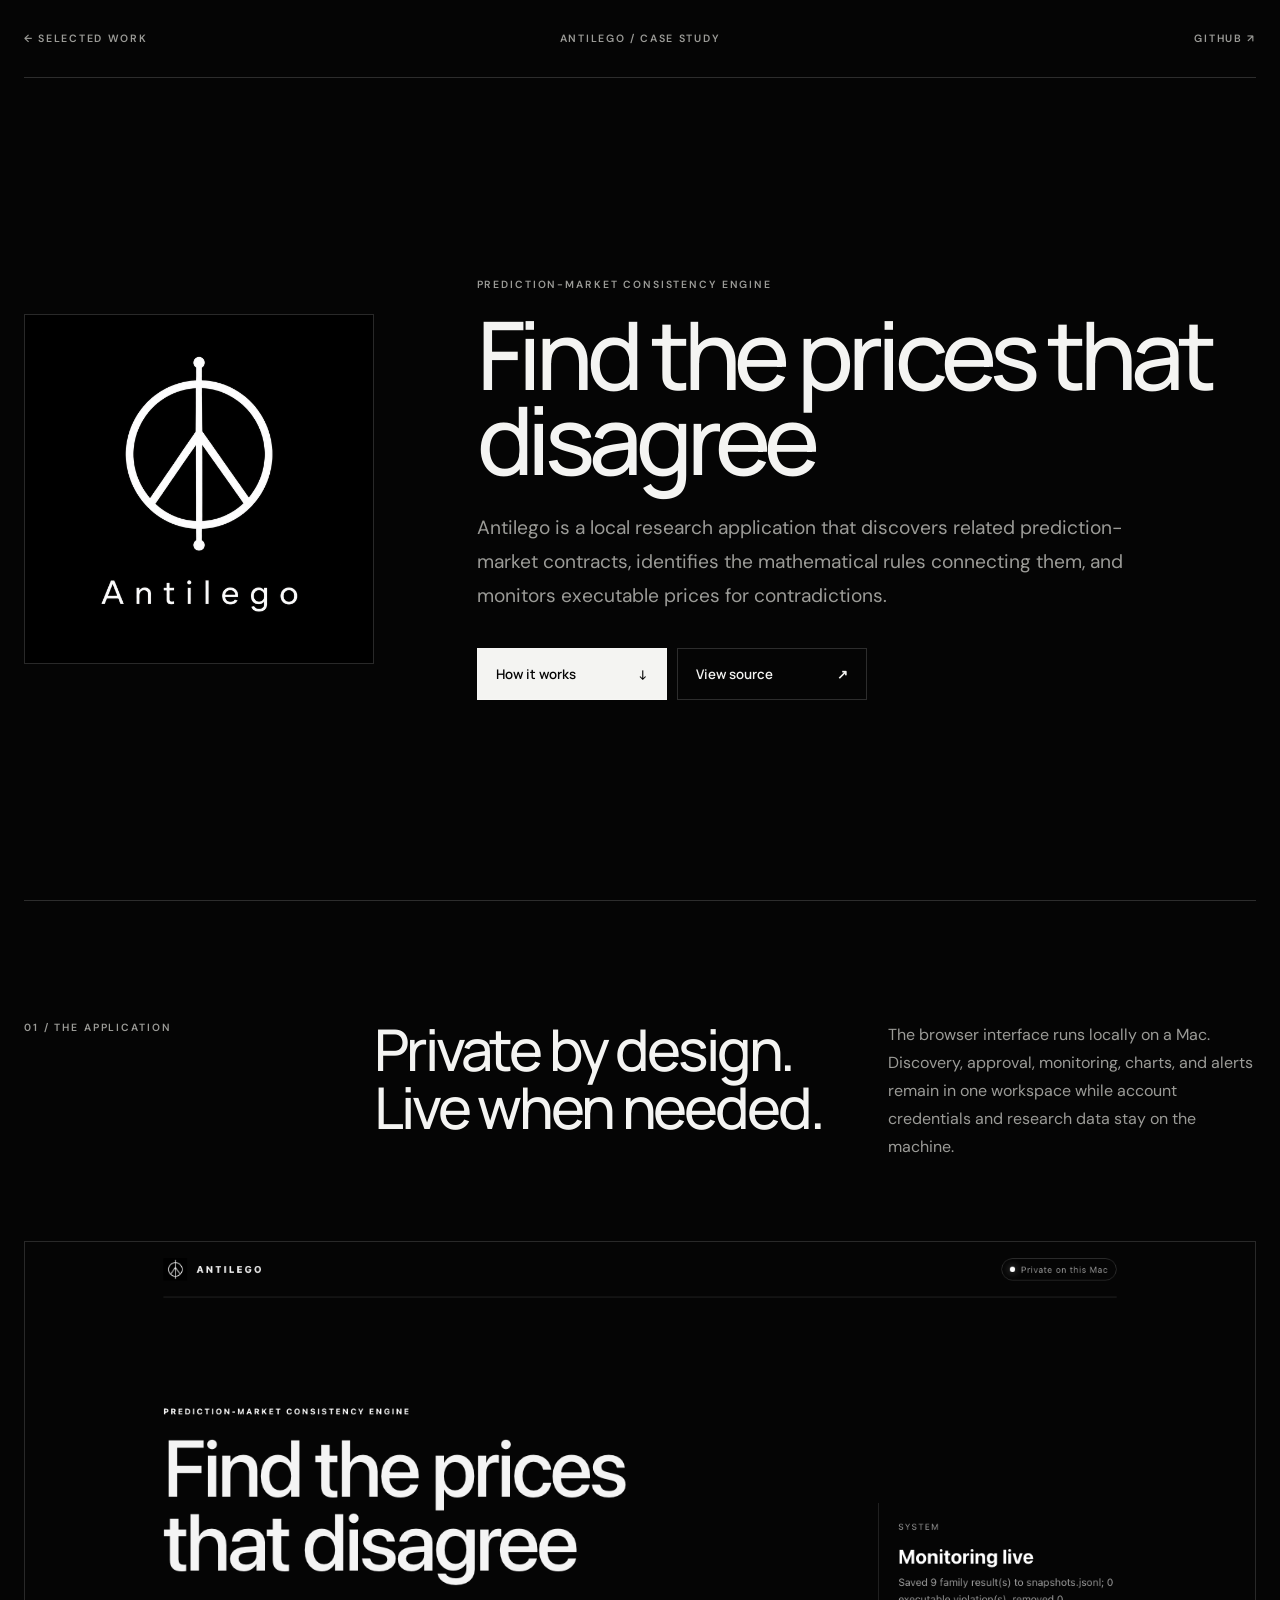
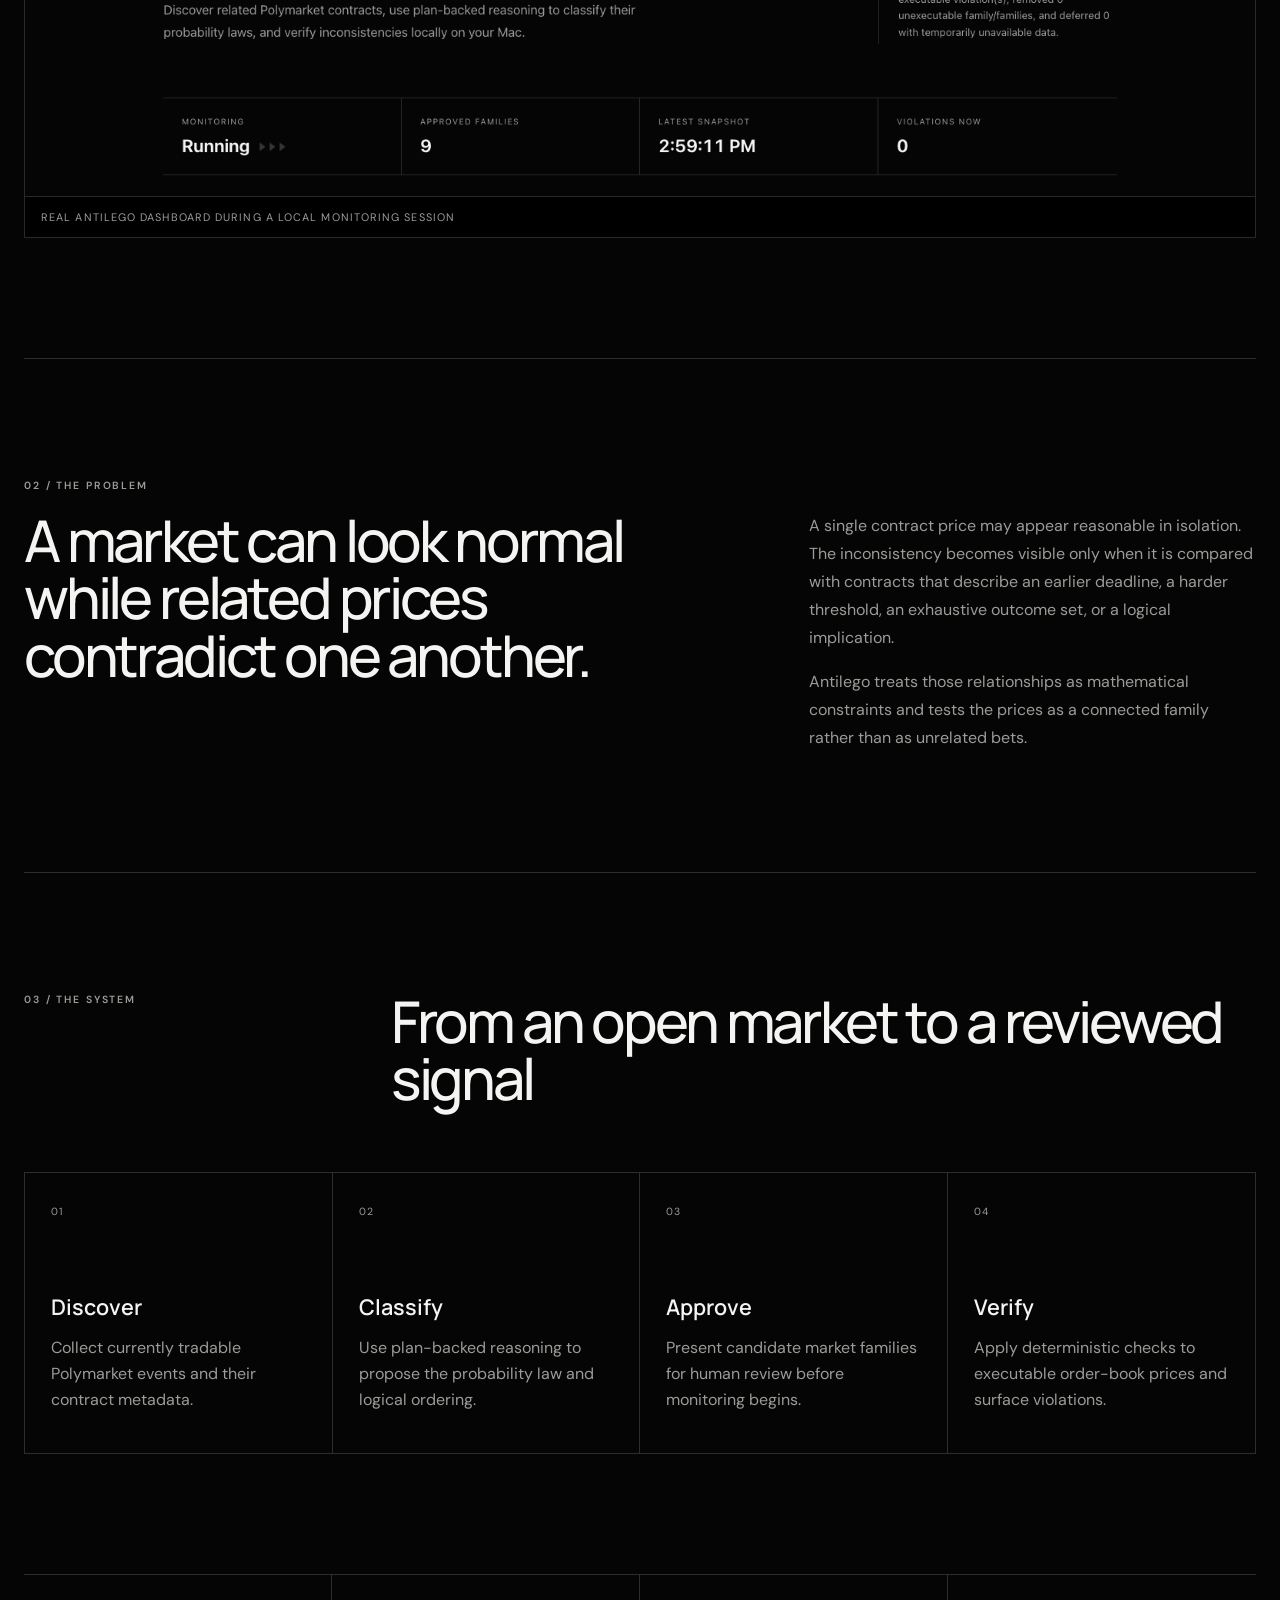
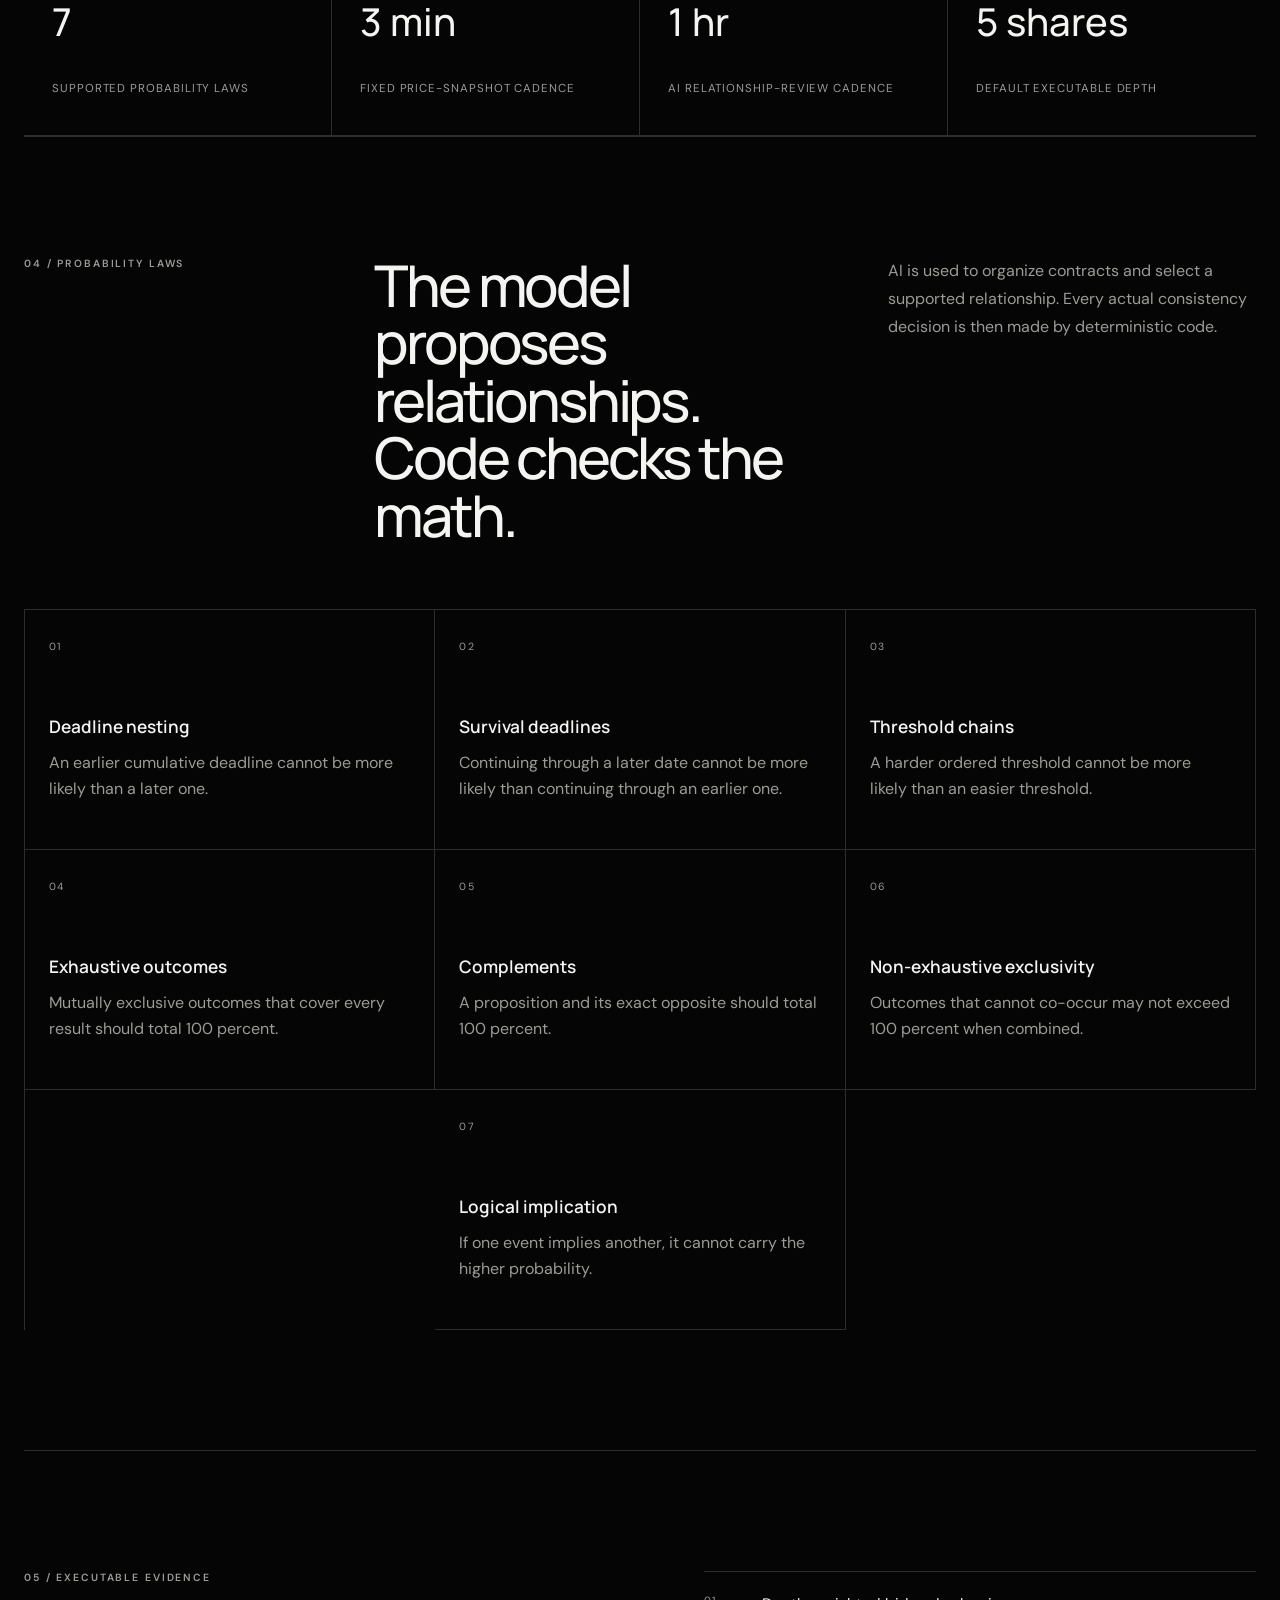
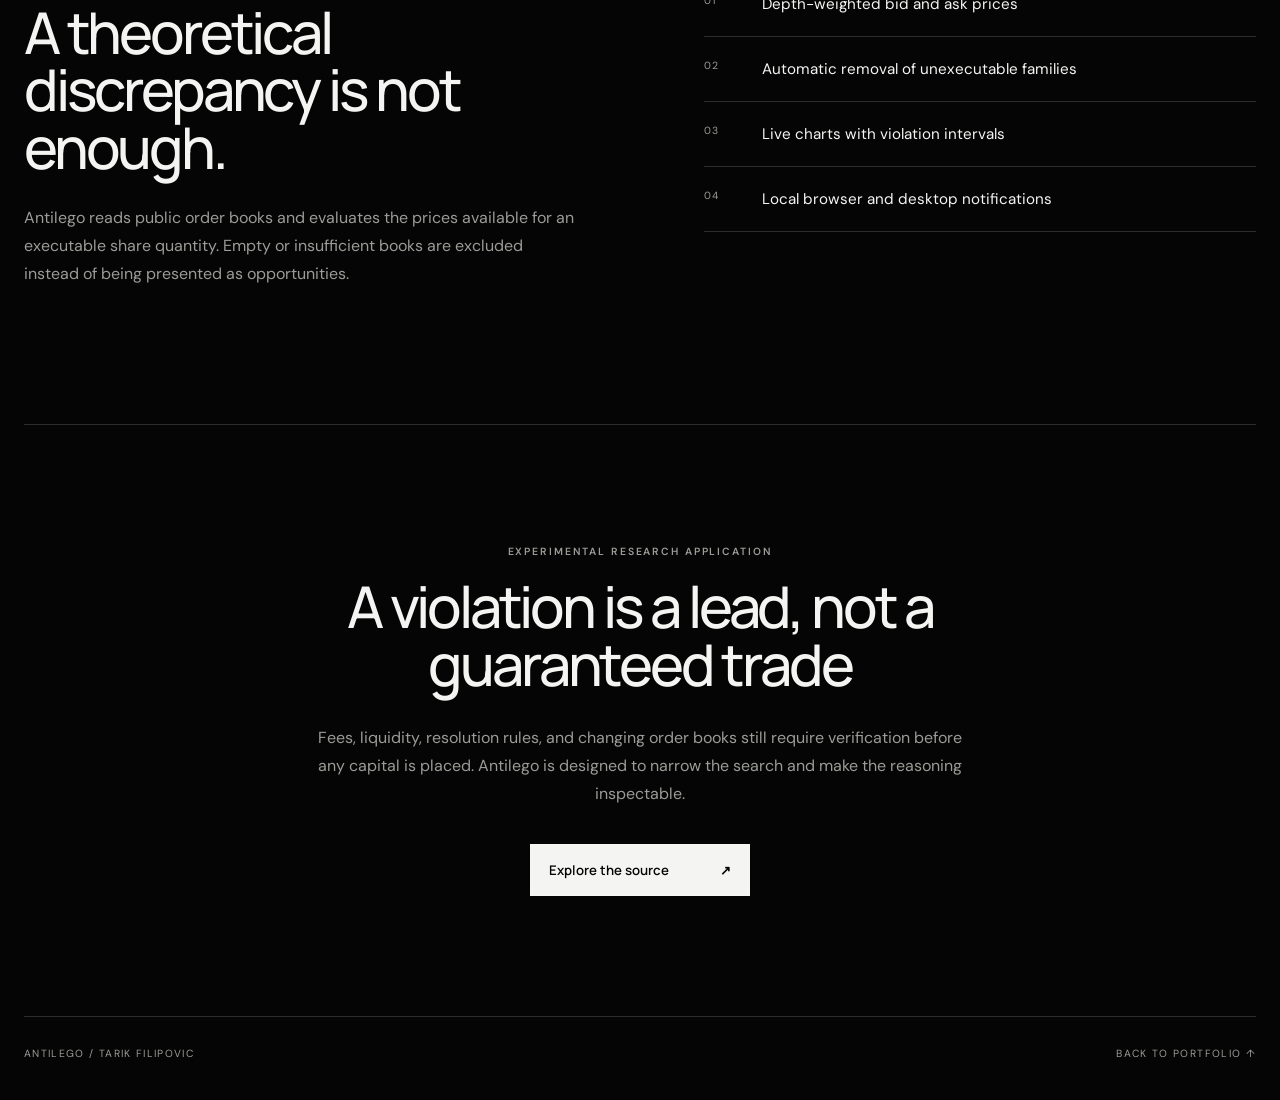
==== antilego.html @ ec1ffc2c "Restore local Antilego engine link" ====
<!doctype html>
<html lang="en">
  <head>
    <meta charset="UTF-8" />
    <meta name="viewport" content="width=device-width, initial-scale=1.0" />
    <meta
      name="description"
      content="Antilego is a local prediction-market research application that finds probability inconsistencies across related Polymarket contracts."
    />
    <title>Antilego | Tarik Filipovic</title>
    <link rel="preconnect" href="https://fonts.googleapis.com" />
    <link rel="preconnect" href="https://fonts.gstatic.com" crossorigin />
    <link
      href="https://fonts.googleapis.com/css2?family=DM+Sans:wght@400;500;600&amp;family=Manrope:wght@500;600;700&amp;display=swap"
      rel="stylesheet"
    />
    <link rel="stylesheet" href="antilego.css" />
  </head>
  <body>
    <header class="project-header">
      <a href="index.html#projects" aria-label="Back to selected work">← Selected work</a>
      <span>ANTILEGO / CASE STUDY</span>
      <a href="https://github.com/filipovic-tarik/Antilego" target="_blank" rel="noreferrer">GitHub ↗</a>
    </header>

    <main>
      <section class="hero" aria-labelledby="page-title">
        <div class="hero-mark">
          <img src="assets/projects/antilego-logo-square.png" alt="Antilego logo" width="1254" height="1254" />
        </div>
        <div class="hero-copy">
          <p class="eyebrow">Prediction-market consistency engine</p>
          <h1 id="page-title">Find the prices that disagree</h1>
          <p class="hero-intro">
            Antilego is a local research application that discovers related
            prediction-market contracts, identifies the mathematical rules
            connecting them, and monitors executable prices for contradictions.
          </p>
          <div class="hero-actions">
            <a class="button button-light" href="#system">How it works <span>↓</span></a>
            <a class="button" href="https://github.com/filipovic-tarik/Antilego" target="_blank" rel="noreferrer">View source <span>↗</span></a>
          </div>
        </div>
      </section>

      <section class="dashboard-section" aria-labelledby="dashboard-title">
        <div class="section-heading">
          <p class="section-label">01 / The application</p>
          <h2 id="dashboard-title">Private by design. Live when needed.</h2>
          <p>
            The browser interface runs locally on a Mac. Discovery, approval,
            monitoring, charts, and alerts remain in one workspace while account
            credentials and research data stay on the machine.
          </p>
        </div>
        <figure class="dashboard-frame">
          <img
            src="assets/projects/antilego-dashboard.png"
            alt="Antilego dashboard showing live monitoring status and nine approved market families"
            width="1600"
            height="720"
          />
          <figcaption>Real Antilego dashboard during a local monitoring session</figcaption>
        </figure>
      </section>

      <section class="problem-section" aria-labelledby="problem-title">
        <p class="section-label">02 / The problem</p>
        <div class="problem-grid">
          <h2 id="problem-title">A market can look normal while related prices contradict one another.</h2>
          <div>
            <p>
              A single contract price may appear reasonable in isolation. The
              inconsistency becomes visible only when it is compared with contracts
              that describe an earlier deadline, a harder threshold, an exhaustive
              outcome set, or a logical implication.
            </p>
            <p>
              Antilego treats those relationships as mathematical constraints and
              tests the prices as a connected family rather than as unrelated bets.
            </p>
          </div>
        </div>
      </section>

      <section class="system-section" id="system" aria-labelledby="system-title">
        <div class="section-heading section-heading-wide">
          <p class="section-label">03 / The system</p>
          <h2 id="system-title">From an open market to a reviewed signal</h2>
        </div>
        <ol class="workflow">
          <li>
            <span>01</span>
            <h3>Discover</h3>
            <p>Collect currently tradable Polymarket events and their contract metadata.</p>
          </li>
          <li>
            <span>02</span>
            <h3>Classify</h3>
            <p>Use plan-backed reasoning to propose the probability law and logical ordering.</p>
          </li>
          <li>
            <span>03</span>
            <h3>Approve</h3>
            <p>Present candidate market families for human review before monitoring begins.</p>
          </li>
          <li>
            <span>04</span>
            <h3>Verify</h3>
            <p>Apply deterministic checks to executable order-book prices and surface violations.</p>
          </li>
        </ol>
      </section>

      <section class="metrics" aria-label="Antilego operating parameters">
        <article>
          <strong>7</strong>
          <span>Supported probability laws</span>
        </article>
        <article>
          <strong>3 min</strong>
          <span>Fixed price-snapshot cadence</span>
        </article>
        <article>
          <strong>1 hr</strong>
          <span>AI relationship-review cadence</span>
        </article>
        <article>
          <strong>5 shares</strong>
          <span>Default executable depth</span>
        </article>
      </section>

      <section class="laws-section" aria-labelledby="laws-title">
        <div class="section-heading">
          <p class="section-label">04 / Probability laws</p>
          <h2 id="laws-title">The model proposes relationships. Code checks the math.</h2>
          <p>
            AI is used to organize contracts and select a supported relationship.
            Every actual consistency decision is then made by deterministic code.
          </p>
        </div>
        <div class="laws-grid">
          <article><span>01</span><h3>Deadline nesting</h3><p>An earlier cumulative deadline cannot be more likely than a later one.</p></article>
          <article><span>02</span><h3>Survival deadlines</h3><p>Continuing through a later date cannot be more likely than continuing through an earlier one.</p></article>
          <article><span>03</span><h3>Threshold chains</h3><p>A harder ordered threshold cannot be more likely than an easier threshold.</p></article>
          <article><span>04</span><h3>Exhaustive outcomes</h3><p>Mutually exclusive outcomes that cover every result should total 100 percent.</p></article>
          <article><span>05</span><h3>Complements</h3><p>A proposition and its exact opposite should total 100 percent.</p></article>
          <article><span>06</span><h3>Non-exhaustive exclusivity</h3><p>Outcomes that cannot co-occur may not exceed 100 percent when combined.</p></article>
          <article><span>07</span><h3>Logical implication</h3><p>If one event implies another, it cannot carry the higher probability.</p></article>
        </div>
      </section>

      <section class="execution-section" aria-labelledby="execution-title">
        <div class="execution-copy">
          <p class="section-label">05 / Executable evidence</p>
          <h2 id="execution-title">A theoretical discrepancy is not enough.</h2>
          <p>
            Antilego reads public order books and evaluates the prices available for
            an executable share quantity. Empty or insufficient books are excluded
            instead of being presented as opportunities.
          </p>
        </div>
        <div class="execution-list">
          <div><span>01</span><p>Depth-weighted bid and ask prices</p></div>
          <div><span>02</span><p>Automatic removal of unexecutable families</p></div>
          <div><span>03</span><p>Live charts with violation intervals</p></div>
          <div><span>04</span><p>Local browser and desktop notifications</p></div>
        </div>
      </section>

      <section class="closing-section" aria-labelledby="closing-title">
        <p class="section-label">Experimental research application</p>
        <h2 id="closing-title">A violation is a lead, not a guaranteed trade</h2>
        <p>
          Fees, liquidity, resolution rules, and changing order books still require
          verification before any capital is placed. Antilego is designed to narrow
          the search and make the reasoning inspectable.
        </p>
        <a class="button button-light" href="https://github.com/filipovic-tarik/Antilego" target="_blank" rel="noreferrer">Explore the source <span>↗</span></a>
      </section>
    </main>

    <footer>
      <span>ANTILEGO / TARIK FILIPOVIC</span>
      <a href="index.html#projects">Back to portfolio ↑</a>
    </footer>
  </body>
</html>
---- antilego.css ----
:root {
  --black: #050505;
  --panel: #0b0b0b;
  --white: #f4f4f2;
  --muted: #9b9b97;
  --line: rgba(255, 255, 255, 0.16);
  --green: #50d78c;
}

* { box-sizing: border-box; }
html { scroll-behavior: smooth; }
body {
  margin: 0;
  color: var(--white);
  background: var(--black);
  font-family: "DM Sans", sans-serif;
  -webkit-font-smoothing: antialiased;
}
a { color: inherit; }
img { max-width: 100%; }

.project-header,
main,
footer {
  width: min(1240px, calc(100% - 48px));
  margin-inline: auto;
}

.project-header {
  display: grid;
  grid-template-columns: 1fr auto 1fr;
  align-items: center;
  min-height: 78px;
  border-bottom: 1px solid var(--line);
  color: var(--muted);
  font-size: 0.66rem;
  font-weight: 600;
  letter-spacing: 0.16em;
  text-transform: uppercase;
}
.project-header a { text-decoration: none; }
.project-header a:last-child { justify-self: end; }
.project-header a:hover,
.project-header a:focus-visible,
footer a:hover,
footer a:focus-visible { color: var(--white); }

.hero {
  display: grid;
  grid-template-columns: minmax(240px, 0.62fr) minmax(420px, 1.38fr);
  gap: clamp(56px, 8vw, 120px);
  align-items: center;
  min-height: calc(100vh - 78px);
  padding: 90px 0;
}
.hero-mark {
  border: 1px solid var(--line);
  background: #000;
}
.hero-mark img { display: block; width: 100%; height: auto; }
.eyebrow,
.section-label {
  margin: 0 0 20px;
  color: var(--muted);
  font-size: 0.65rem;
  font-weight: 600;
  letter-spacing: 0.18em;
  text-transform: uppercase;
}
h1, h2, h3, p { margin-top: 0; }
h1, h2, h3 { font-family: "Manrope", sans-serif; }
h1 {
  max-width: 820px;
  margin-bottom: 30px;
  font-size: clamp(4rem, 7.4vw, 7.2rem);
  font-weight: 500;
  letter-spacing: -0.065em;
  line-height: 0.9;
}
.hero-intro {
  max-width: 690px;
  margin-bottom: 36px;
  color: var(--muted);
  font-size: clamp(1rem, 1.5vw, 1.2rem);
  line-height: 1.75;
}
.hero-actions { display: flex; flex-wrap: wrap; gap: 10px; }
.button {
  display: inline-flex;
  justify-content: space-between;
  align-items: center;
  min-width: 190px;
  padding: 16px 18px;
  border: 1px solid var(--line);
  color: var(--white);
  background: transparent;
  font-family: "Manrope", sans-serif;
  font-size: 0.83rem;
  font-weight: 600;
  text-decoration: none;
  transition: color 160ms ease, background-color 160ms ease, transform 160ms ease;
}
.button-light { color: var(--black); background: var(--white); }
.button:hover,
.button:focus-visible { transform: translateY(-2px); }
.button:not(.button-light):hover,
.button:not(.button-light):focus-visible { border-color: rgba(255, 255, 255, 0.5); }

.dashboard-section,
.problem-section,
.system-section,
.laws-section,
.execution-section,
.closing-section {
  padding: 120px 0;
  border-top: 1px solid var(--line);
}
.section-heading {
  display: grid;
  grid-template-columns: 0.7fr 1.1fr 0.9fr;
  gap: clamp(32px, 5vw, 72px);
  align-items: start;
  margin-bottom: 64px;
}
.section-heading h2,
.problem-grid h2,
.execution-copy h2,
.closing-section h2 {
  margin-bottom: 0;
  font-size: clamp(2.4rem, 4.5vw, 4.8rem);
  font-weight: 500;
  letter-spacing: -0.055em;
  line-height: 1;
}
.section-heading > p:last-child,
.problem-grid p,
.execution-copy > p:last-child,
.closing-section > p:not(.section-label) {
  color: var(--muted);
  line-height: 1.75;
}
.dashboard-frame { margin: 0; border: 1px solid var(--line); background: #000; }
.dashboard-frame img { display: block; width: 100%; height: auto; }
.dashboard-frame figcaption {
  padding: 13px 16px;
  border-top: 1px solid var(--line);
  color: var(--muted);
  font-size: 0.68rem;
  letter-spacing: 0.1em;
  text-transform: uppercase;
}

.problem-grid {
  display: grid;
  grid-template-columns: 1.2fr 0.8fr;
  gap: clamp(50px, 9vw, 140px);
}
.problem-grid p:last-child { margin-bottom: 0; }
.section-heading-wide { grid-template-columns: 0.7fr 2fr; }
.workflow {
  display: grid;
  grid-template-columns: repeat(4, 1fr);
  margin: 0;
  padding: 0;
  border: 1px solid var(--line);
  list-style: none;
}
.workflow li { min-height: 280px; padding: 26px; border-right: 1px solid var(--line); }
.workflow li:last-child { border-right: 0; }
.workflow span,
.laws-grid span,
.execution-list span {
  color: var(--muted);
  font-size: 0.65rem;
  letter-spacing: 0.13em;
}
.workflow h3 { margin: 72px 0 14px; font-size: 1.35rem; font-weight: 600; }
.workflow p,
.laws-grid p { margin-bottom: 0; color: var(--muted); line-height: 1.65; }

.metrics {
  display: grid;
  grid-template-columns: repeat(4, 1fr);
  border: 1px solid var(--line);
  border-width: 1px 0;
}
.metrics article { min-height: 160px; padding: 28px; border-right: 1px solid var(--line); }
.metrics article:last-child { border-right: 0; }
.metrics strong { display: block; margin-bottom: 35px; font: 500 clamp(1.8rem, 3vw, 3rem)/1 "Manrope", sans-serif; }
.metrics span { color: var(--muted); font-size: 0.72rem; letter-spacing: 0.08em; text-transform: uppercase; }

.laws-grid {
  display: grid;
  grid-template-columns: repeat(3, 1fr);
  border-top: 1px solid var(--line);
  border-left: 1px solid var(--line);
}
.laws-grid article { min-height: 240px; padding: 24px; border-right: 1px solid var(--line); border-bottom: 1px solid var(--line); }
.laws-grid h3 { margin: 60px 0 12px; font-size: 1.08rem; font-weight: 600; }
.laws-grid article:last-child { grid-column: 2; }

.execution-section { display: grid; grid-template-columns: 1fr 1fr; gap: clamp(60px, 10vw, 150px); }
.execution-copy h2 { margin-bottom: 28px; }
.execution-list { border-top: 1px solid var(--line); }
.execution-list div { display: grid; grid-template-columns: 44px 1fr; gap: 14px; padding: 22px 0; border-bottom: 1px solid var(--line); }
.execution-list p { margin: 0; font-size: 0.95rem; }

.closing-section { text-align: center; }
.closing-section h2 { max-width: 850px; margin-inline: auto; }
.closing-section > p:not(.section-label) { max-width: 670px; margin: 30px auto 36px; }
.closing-section .button { min-width: 220px; }

footer {
  display: flex;
  justify-content: space-between;
  padding: 30px 0 40px;
  border-top: 1px solid var(--line);
  color: var(--muted);
  font-size: 0.65rem;
  letter-spacing: 0.13em;
  text-transform: uppercase;
}
footer a { text-decoration: none; }

@media (max-width: 900px) {
  .hero { grid-template-columns: 0.7fr 1.3fr; gap: 42px; }
  .section-heading { grid-template-columns: 1fr; gap: 18px; }
  .section-heading > p:last-child { max-width: 620px; }
  .problem-grid,
  .execution-section { grid-template-columns: 1fr; gap: 40px; }
  .workflow { grid-template-columns: repeat(2, 1fr); }
  .workflow li:nth-child(2) { border-right: 0; }
  .workflow li:nth-child(-n+2) { border-bottom: 1px solid var(--line); }
  .metrics { grid-template-columns: repeat(2, 1fr); }
  .metrics article:nth-child(2) { border-right: 0; }
  .metrics article:nth-child(-n+2) { border-bottom: 1px solid var(--line); }
  .laws-grid { grid-template-columns: repeat(2, 1fr); }
  .laws-grid article:last-child { grid-column: auto; }
}

@media (max-width: 620px) {
  .project-header,
  main,
  footer { width: min(100% - 32px, 520px); }
  .project-header { grid-template-columns: 1fr 1fr; }
  .project-header > span { display: none; }
  .hero { grid-template-columns: 1fr; gap: 42px; padding: 64px 0 80px; }
  .hero-mark { width: min(65%, 280px); }
  h1 { font-size: clamp(3.7rem, 17vw, 5.2rem); }
  .dashboard-section,
  .problem-section,
  .system-section,
  .laws-section,
  .execution-section,
  .closing-section { padding: 82px 0; }
  .section-heading { margin-bottom: 42px; }
  .workflow,
  .metrics,
  .laws-grid { grid-template-columns: 1fr; }
  .workflow li,
  .metrics article { border-right: 0; border-bottom: 1px solid var(--line); }
  .workflow li:last-child,
  .metrics article:last-child { border-bottom: 0; }
  .laws-grid article { min-height: 210px; }
  .dashboard-frame { width: calc(100% + 16px); margin-left: -8px; }
  footer { gap: 24px; }
}

@media (prefers-reduced-motion: reduce) {
  html { scroll-behavior: auto; }
  .button { transition: none; }
}
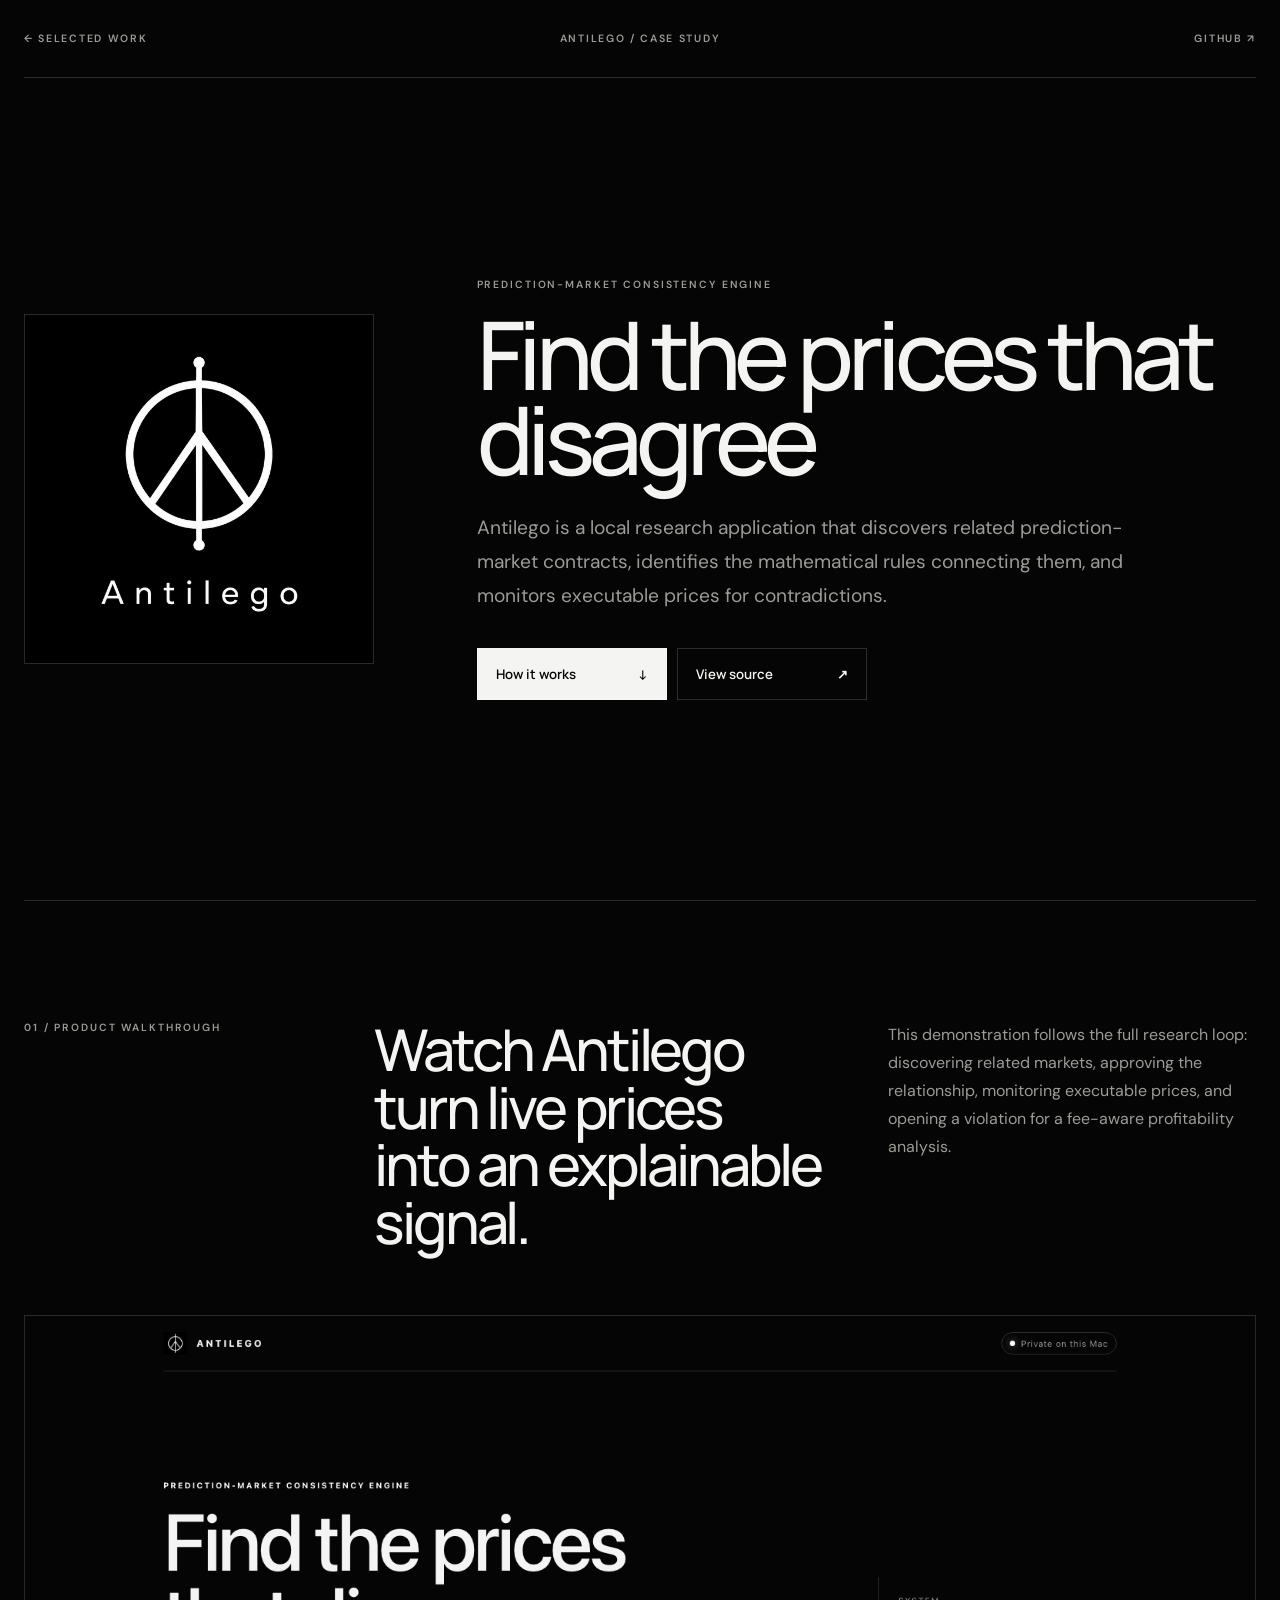
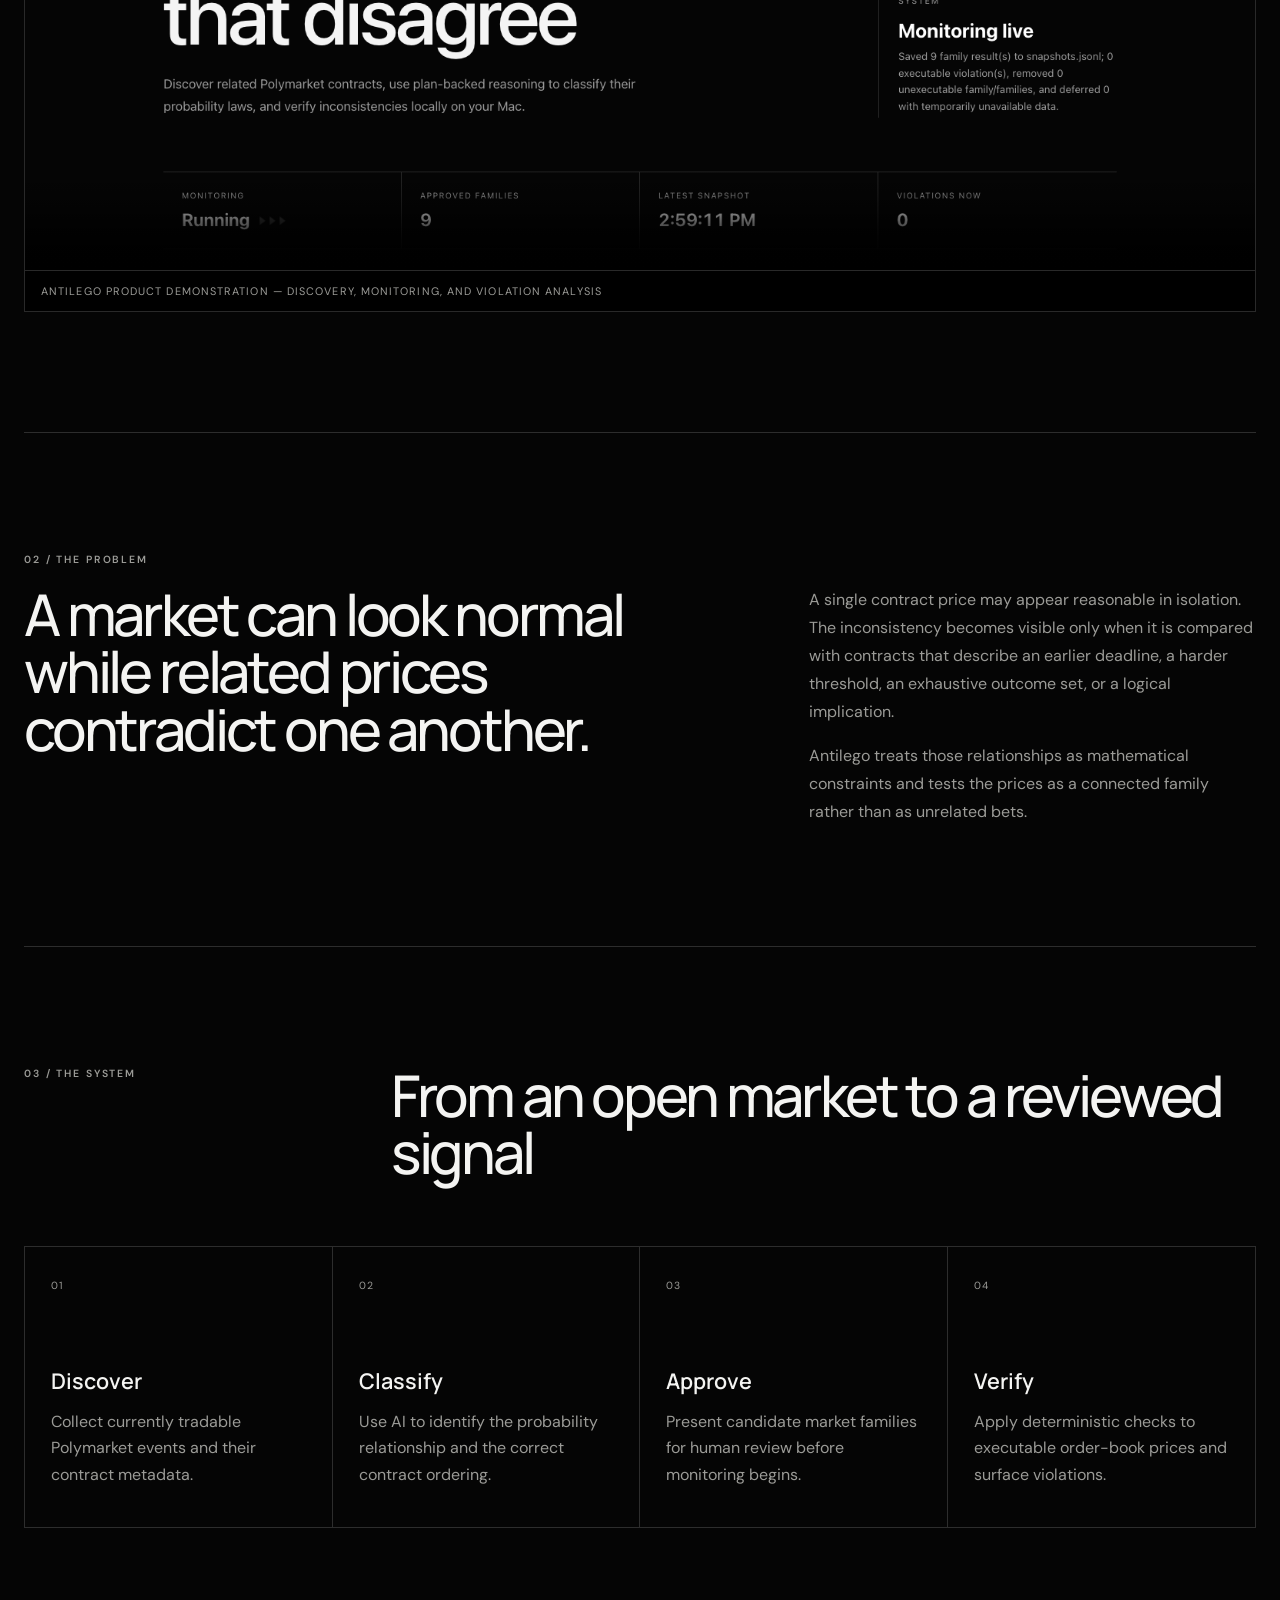
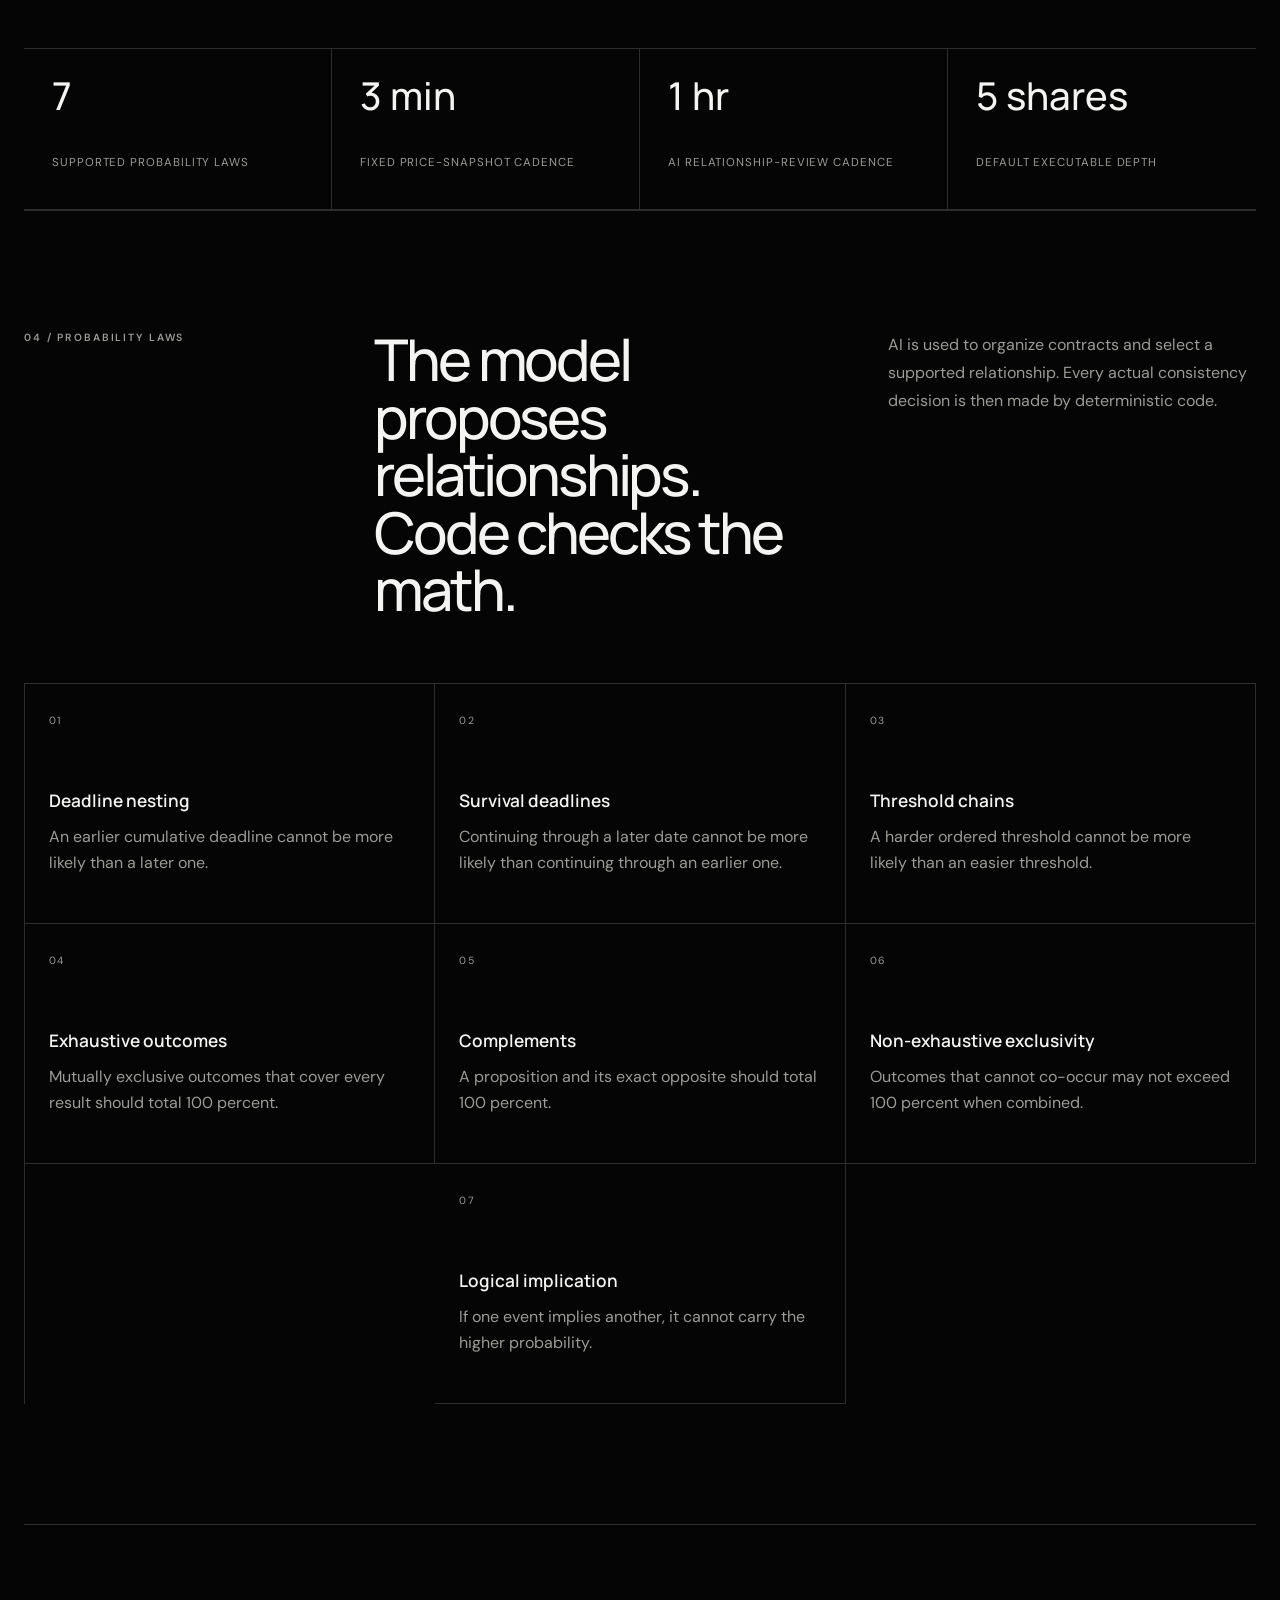
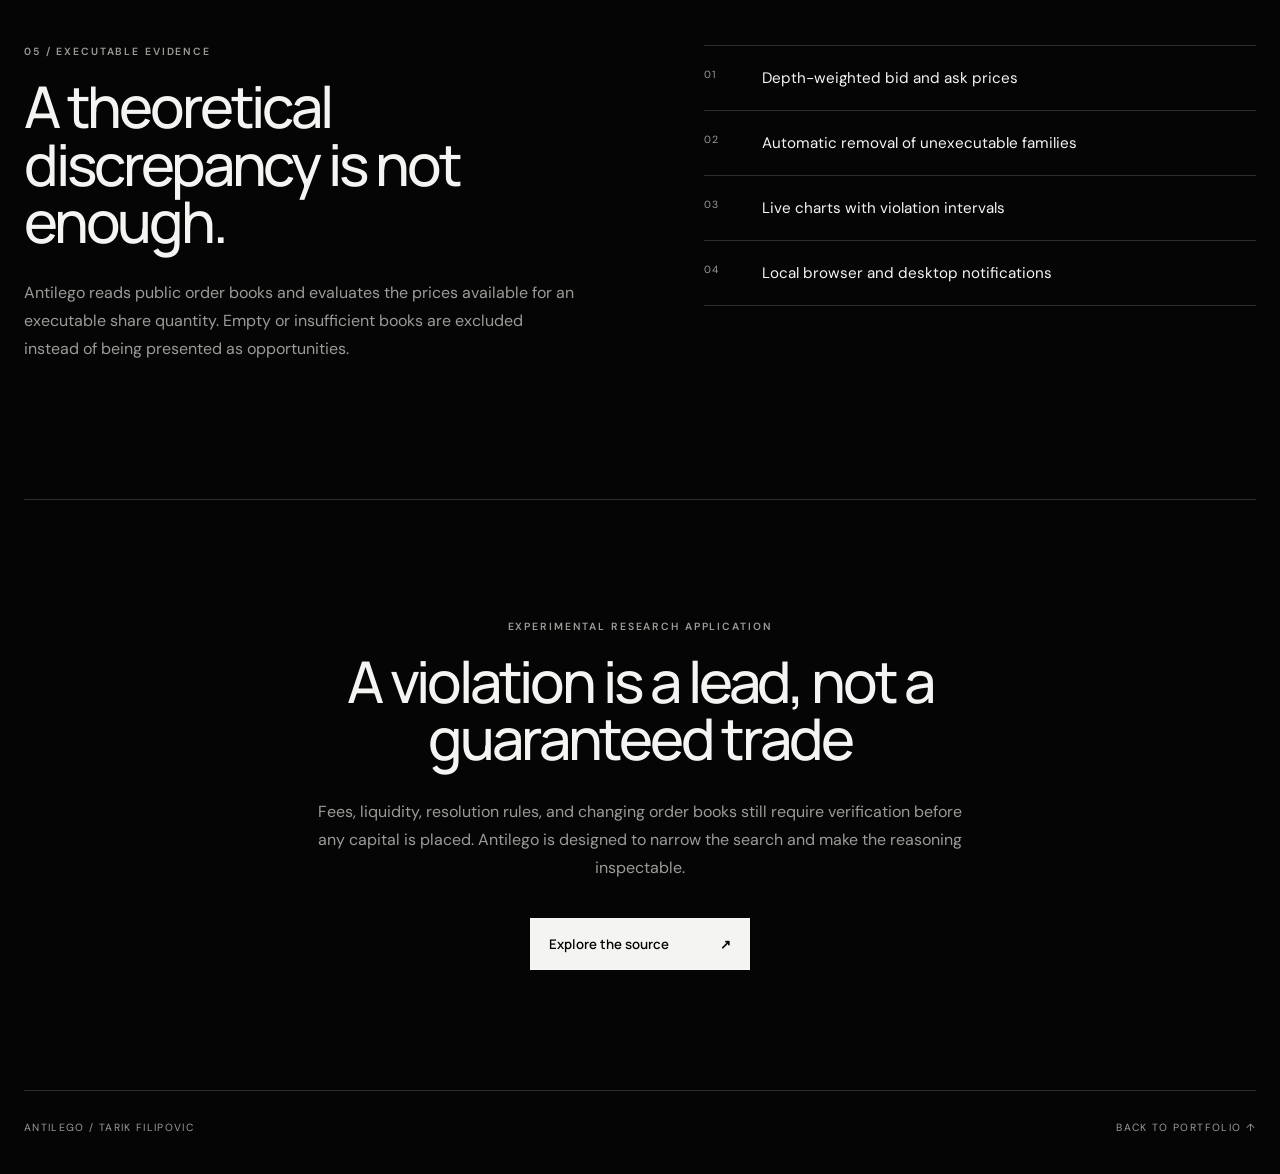
==== commit 18b2c608: "Feature Antilego portfolio walkthrough" ====
--- a/antilego.html
+++ b/antilego.html
@@ -45,22 +45,26 @@
 
       <section class="dashboard-section" aria-labelledby="dashboard-title">
         <div class="section-heading">
-          <p class="section-label">01 / The application</p>
-          <h2 id="dashboard-title">Private by design. Live when needed.</h2>
+          <p class="section-label">01 / Product walkthrough</p>
+          <h2 id="dashboard-title">Watch Antilego turn live prices into an explainable signal.</h2>
           <p>
-            The browser interface runs locally on a Mac. Discovery, approval,
-            monitoring, charts, and alerts remain in one workspace while account
-            credentials and research data stay on the machine.
+            This demonstration follows the full research loop: discovering related
+            markets, approving the relationship, monitoring executable prices, and
+            opening a violation for a fee-aware profitability analysis.
           </p>
         </div>
         <figure class="dashboard-frame">
-          <img
-            src="assets/projects/antilego-dashboard.png"
-            alt="Antilego dashboard showing live monitoring status and nine approved market families"
-            width="1600"
-            height="720"
-          />
-          <figcaption>Real Antilego dashboard during a local monitoring session</figcaption>
+          <video
+            controls
+            playsinline
+            preload="metadata"
+            poster="assets/projects/antilego-dashboard.png"
+            aria-label="Antilego product demonstration"
+          >
+            <source src="assets/projects/antilego-demo.m4v" type="video/mp4" />
+            Your browser does not support embedded video.
+          </video>
+          <figcaption>Antilego product demonstration — discovery, monitoring, and violation analysis</figcaption>
         </figure>
       </section>
 
@@ -97,7 +101,7 @@
           <li>
             <span>02</span>
             <h3>Classify</h3>
-            <p>Use plan-backed reasoning to propose the probability law and logical ordering.</p>
+            <p>Use AI to identify the probability relationship and the correct contract ordering.</p>
           </li>
           <li>
             <span>03</span>
--- a/antilego.css
+++ b/antilego.css
@@ -17,7 +17,8 @@
   -webkit-font-smoothing: antialiased;
 }
 a { color: inherit; }
-img { max-width: 100%; }
+img,
+video { max-width: 100%; }
 
 .project-header,
 main,
@@ -140,7 +141,8 @@
   line-height: 1.75;
 }
 .dashboard-frame { margin: 0; border: 1px solid var(--line); background: #000; }
-.dashboard-frame img { display: block; width: 100%; height: auto; }
+.dashboard-frame img,
+.dashboard-frame video { display: block; width: 100%; height: auto; }
 .dashboard-frame figcaption {
   padding: 13px 16px;
   border-top: 1px solid var(--line);
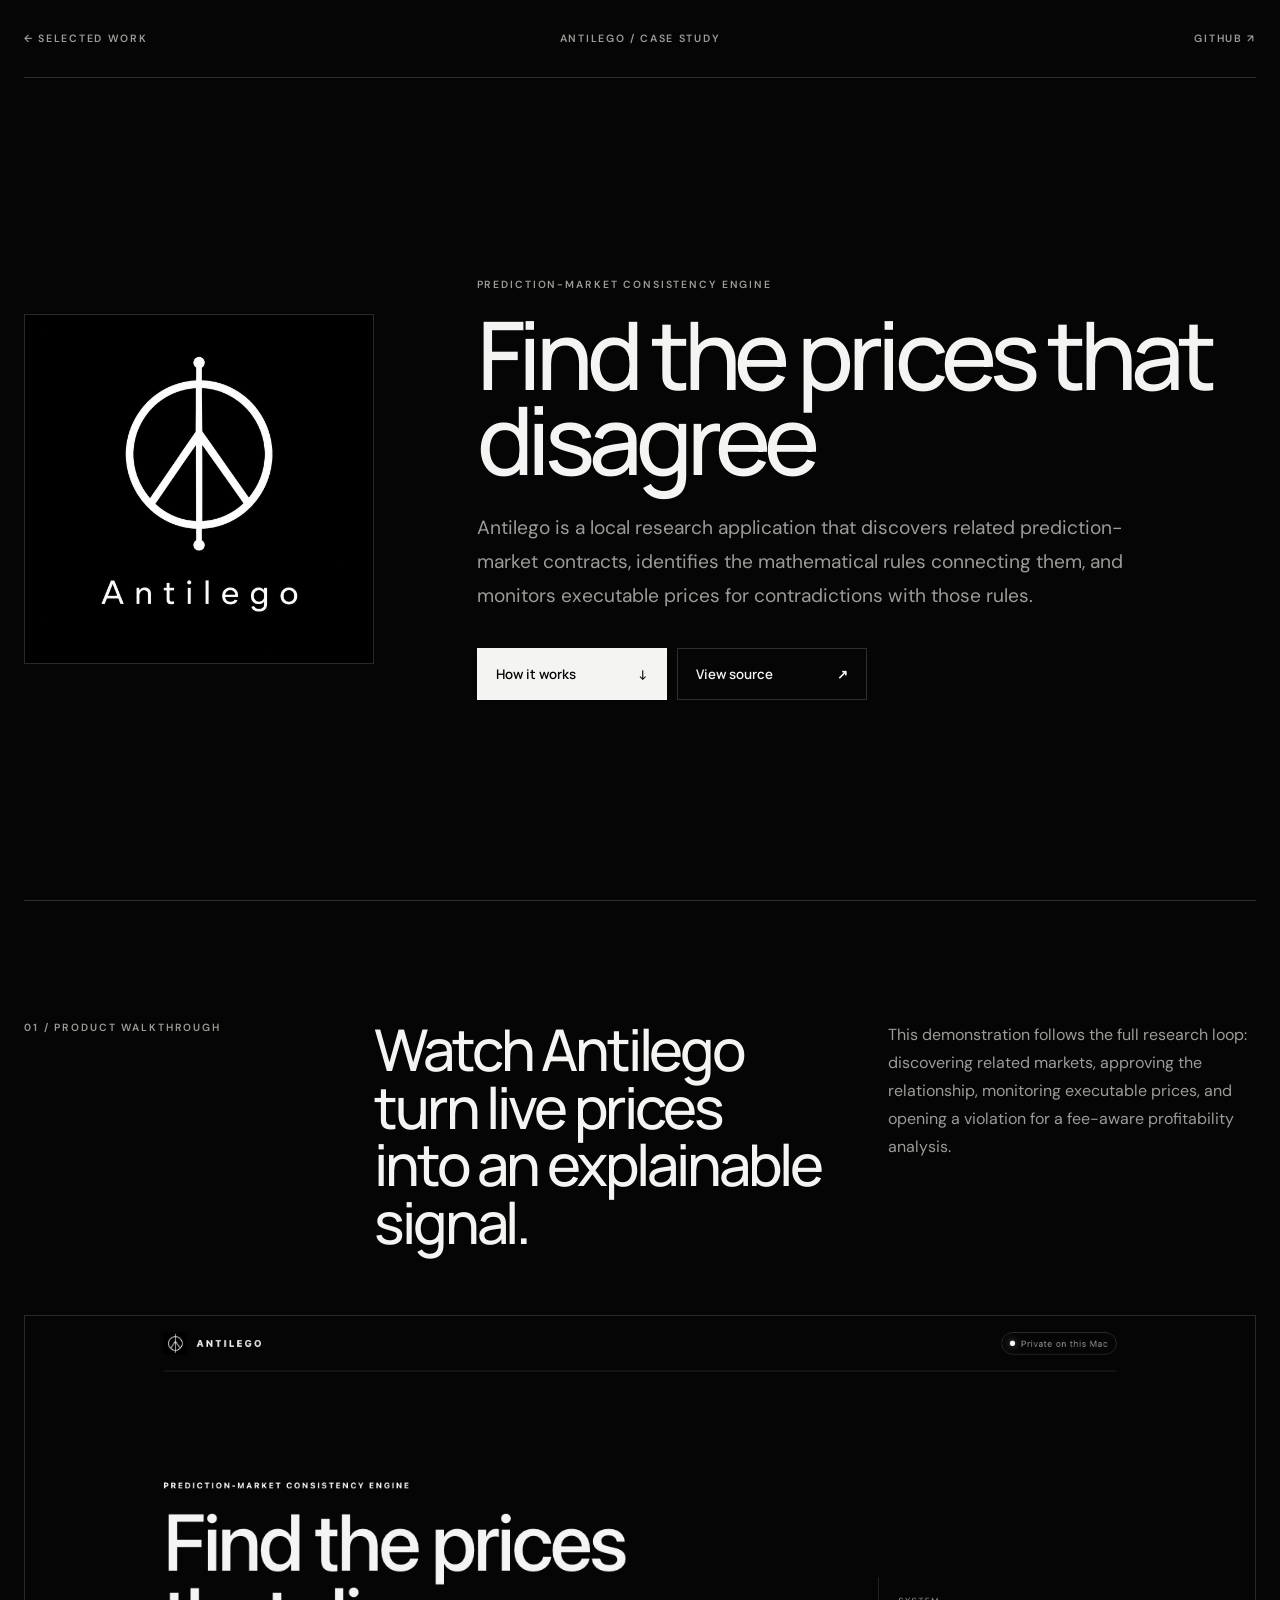
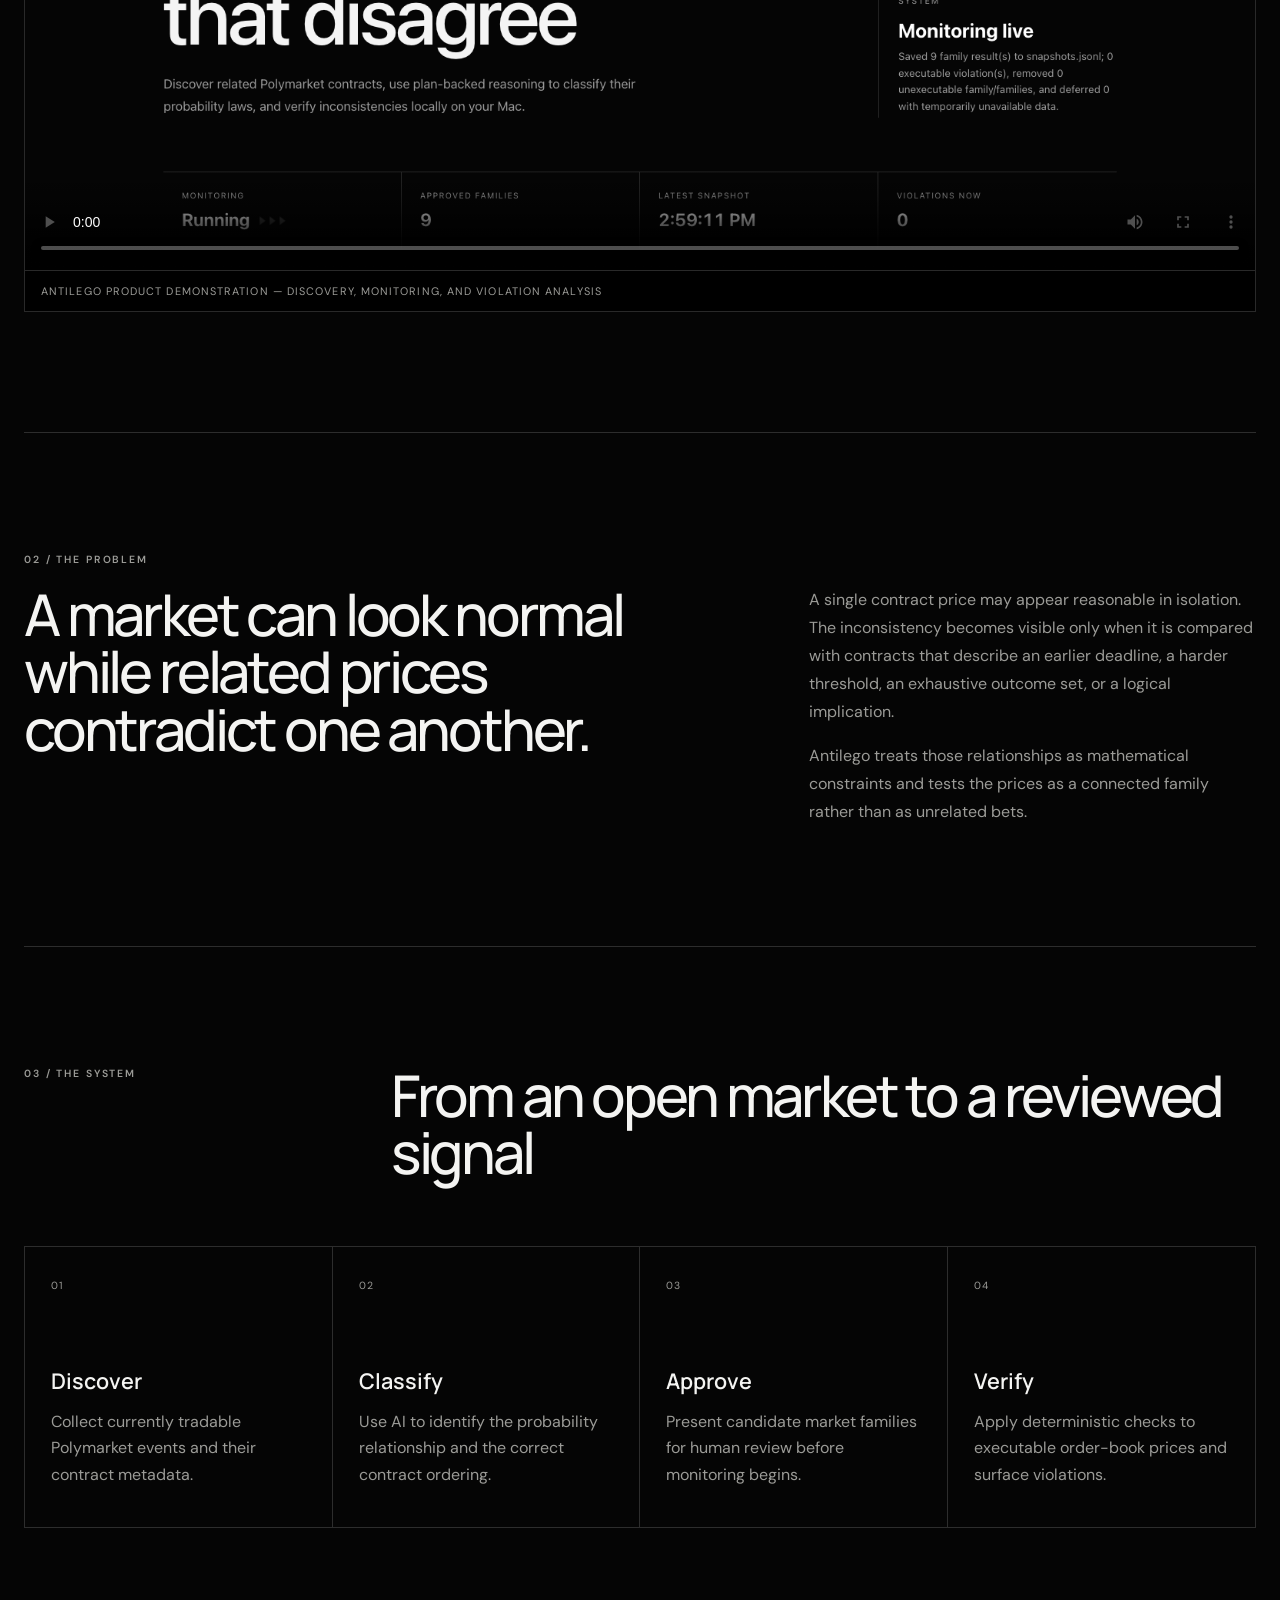
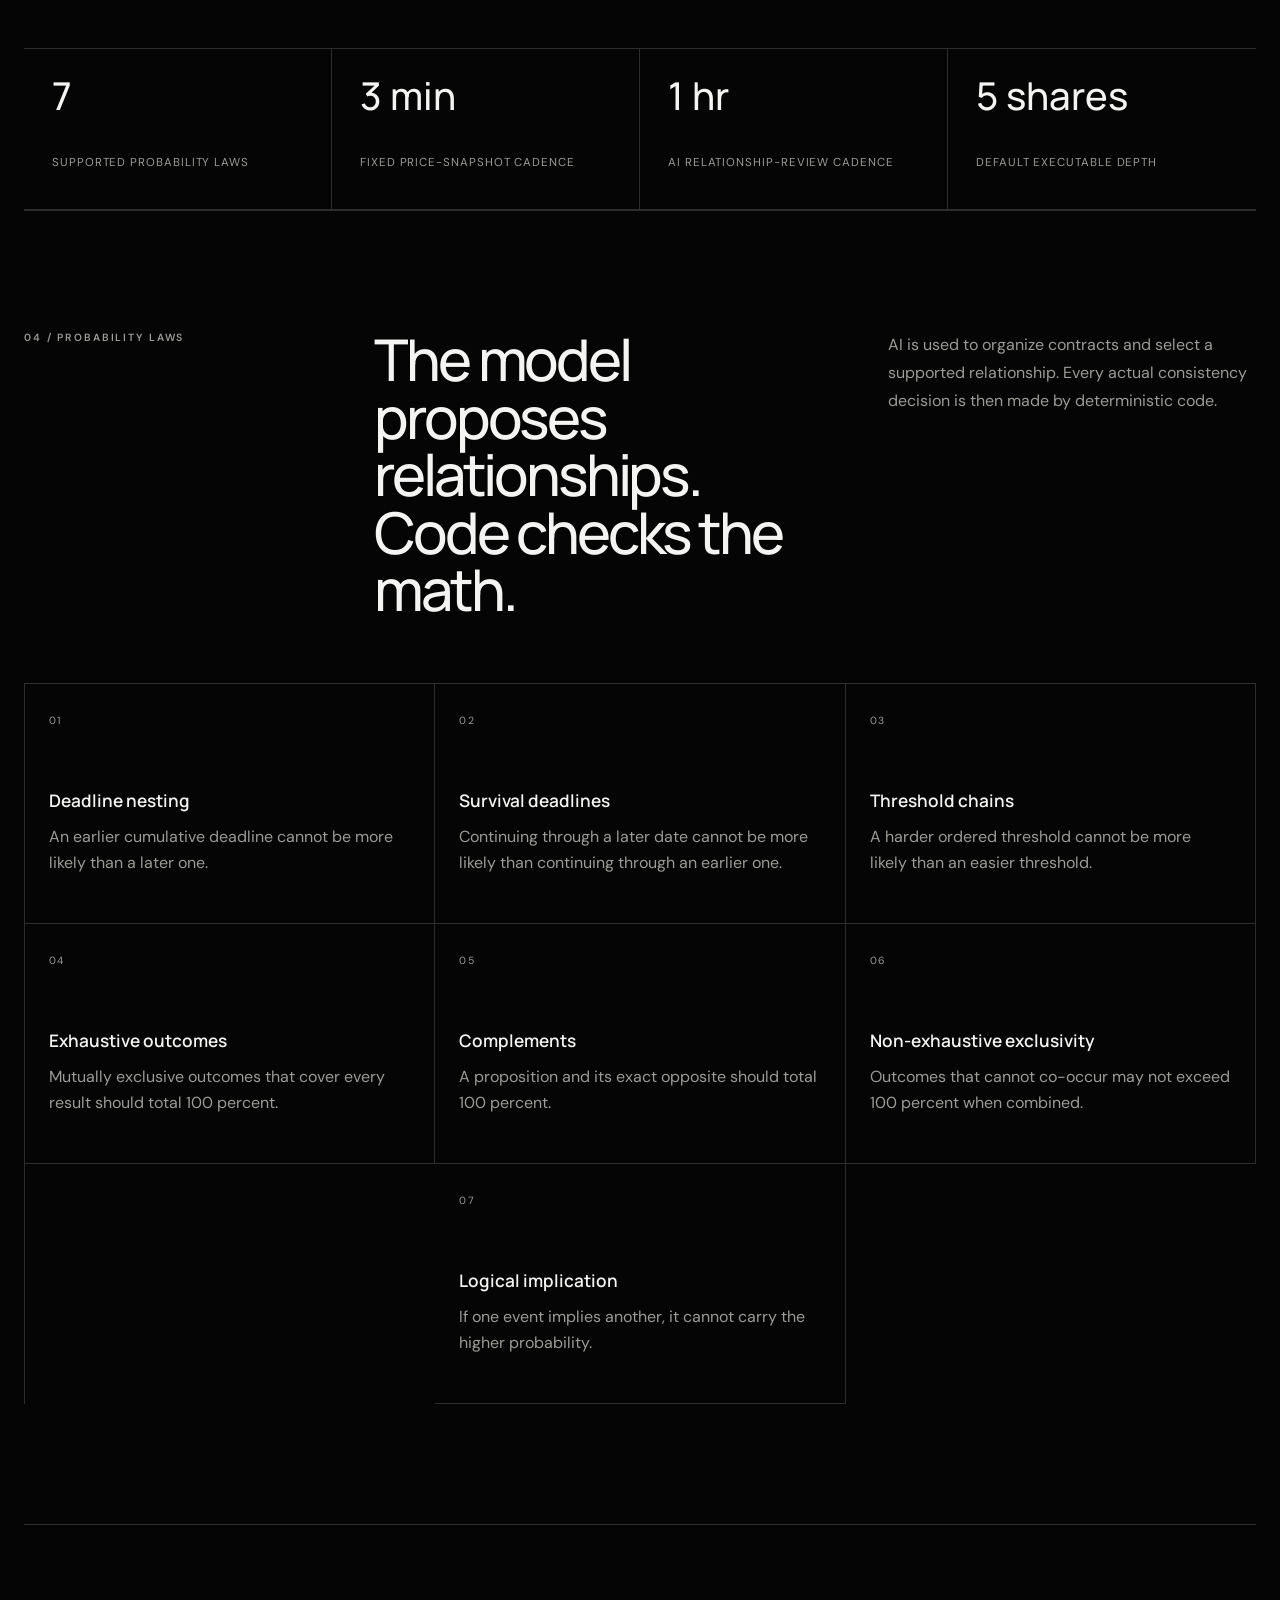
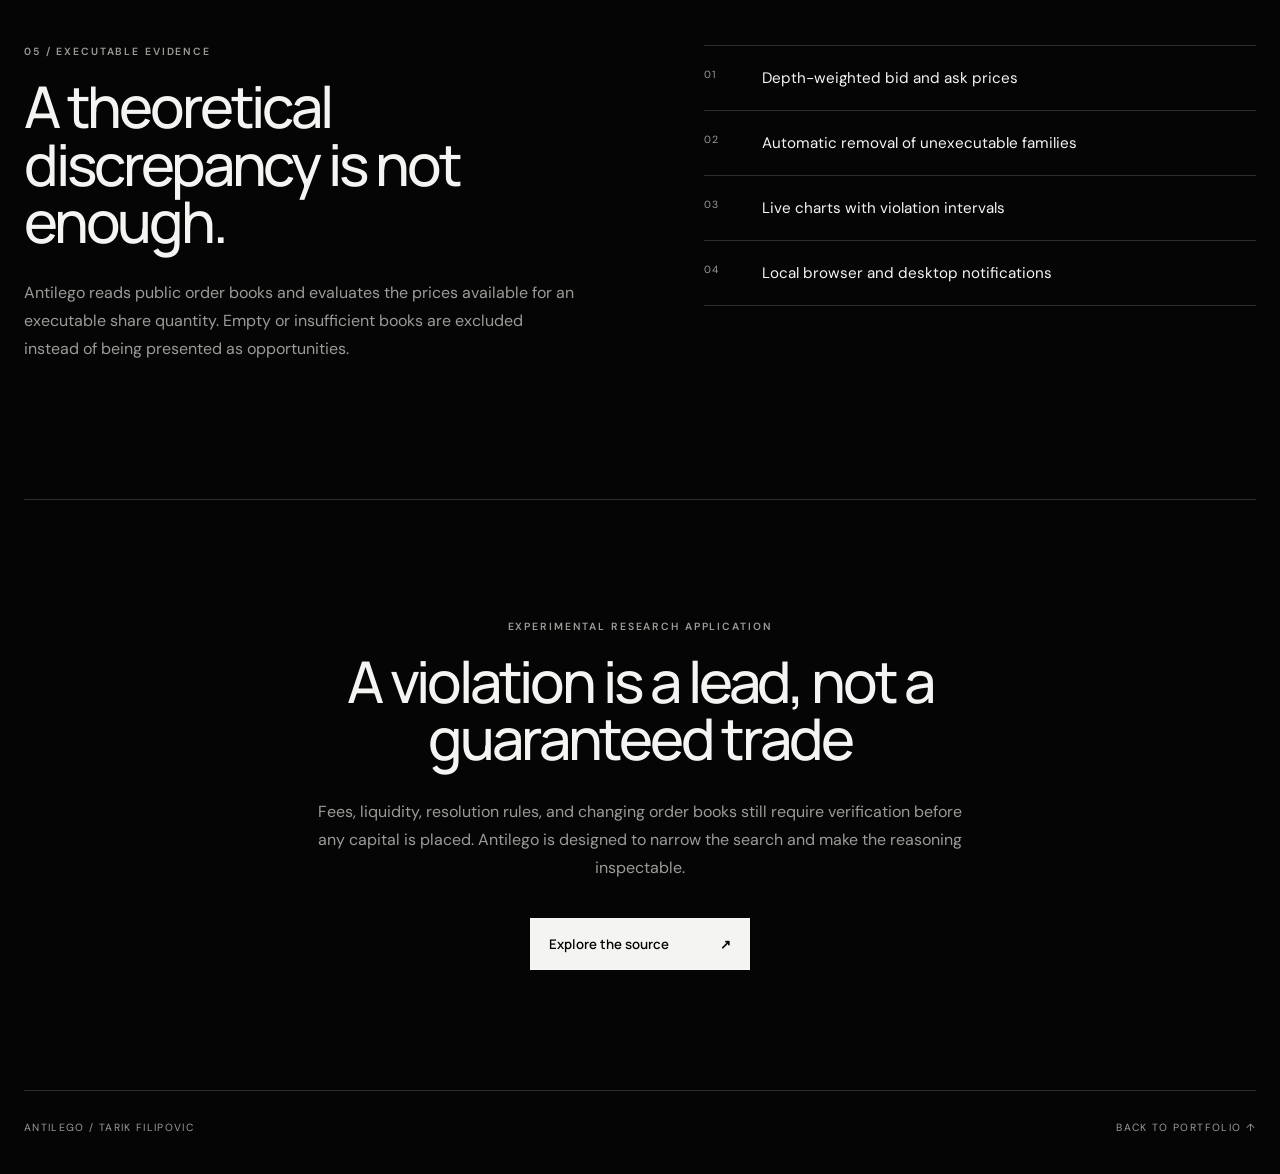
==== commit bef04aaa: "Clarify Antilego project description" ====
--- a/antilego.html
+++ b/antilego.html
@@ -34,7 +34,7 @@
           <p class="hero-intro">
             Antilego is a local research application that discovers related
             prediction-market contracts, identifies the mathematical rules
-            connecting them, and monitors executable prices for contradictions.
+            connecting them, and monitors executable prices for contradictions with those rules.
           </p>
           <div class="hero-actions">
             <a class="button button-light" href="#system">How it works <span>↓</span></a>
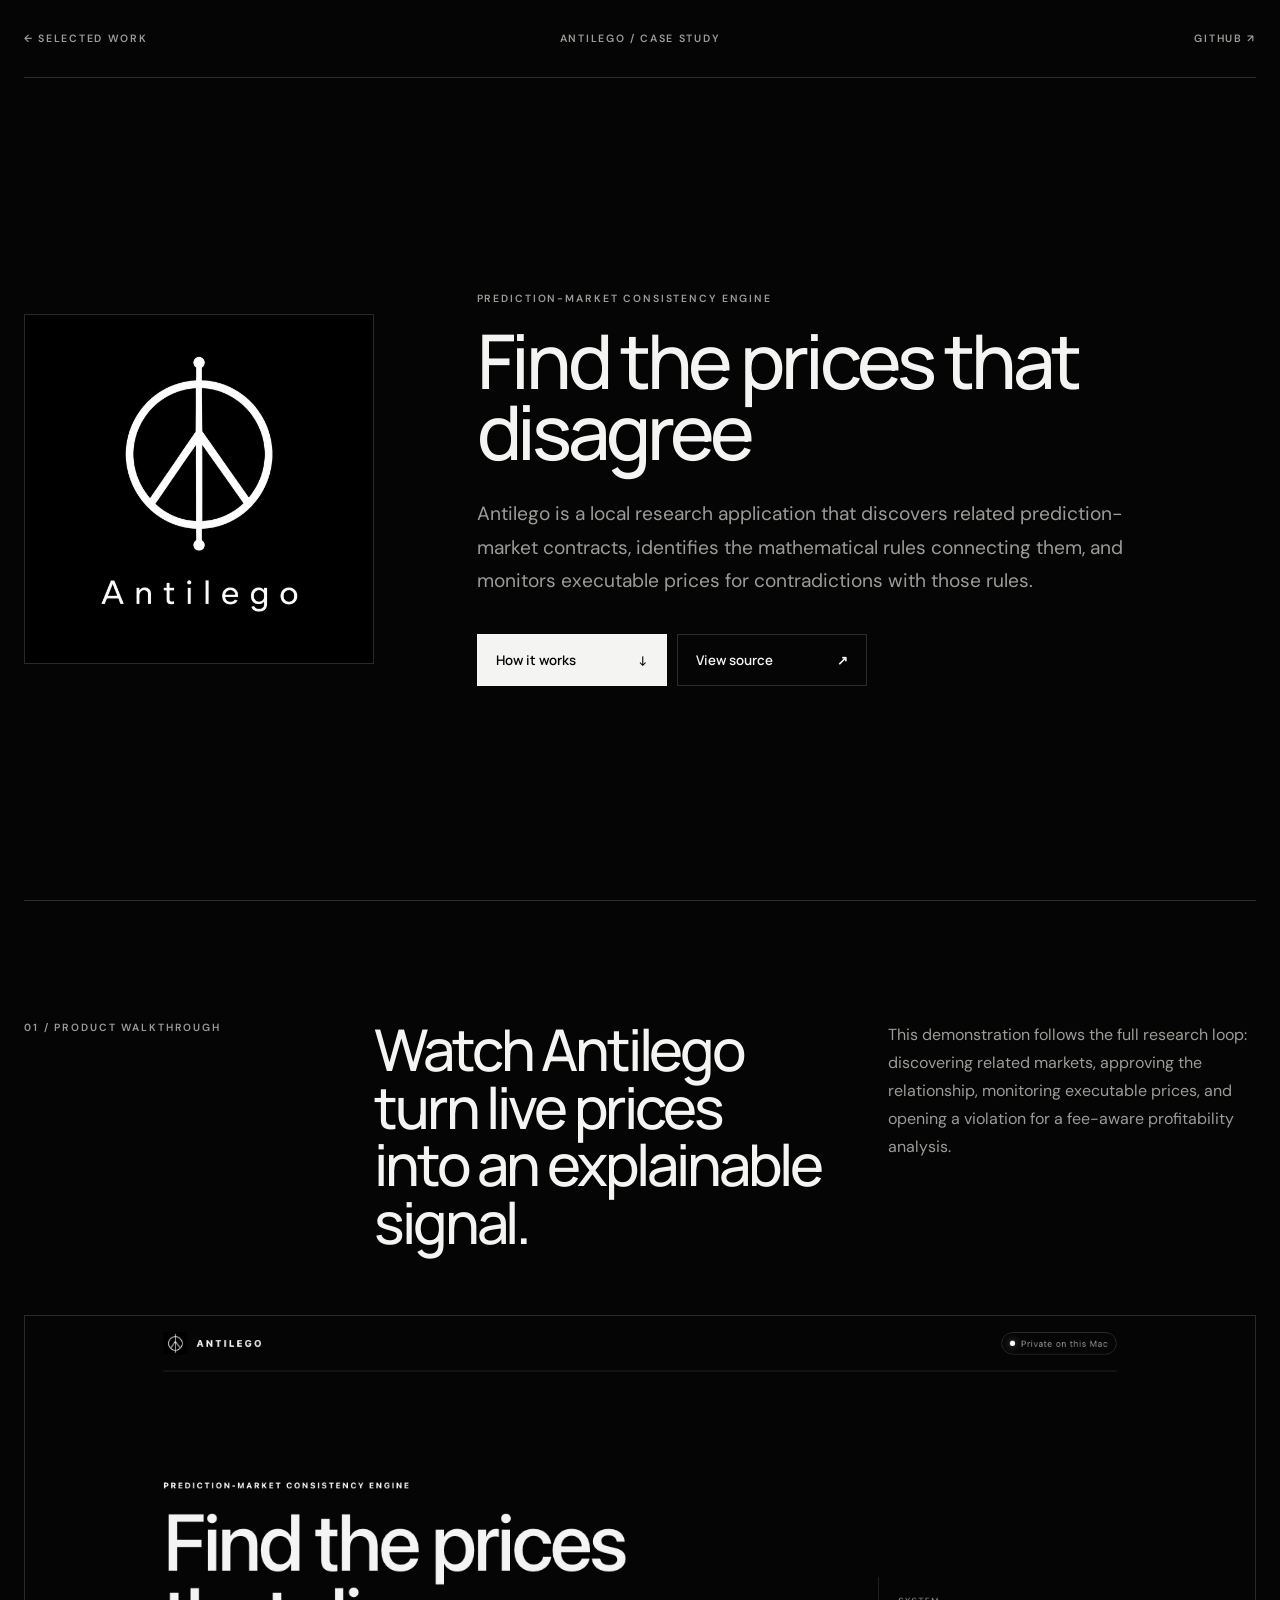
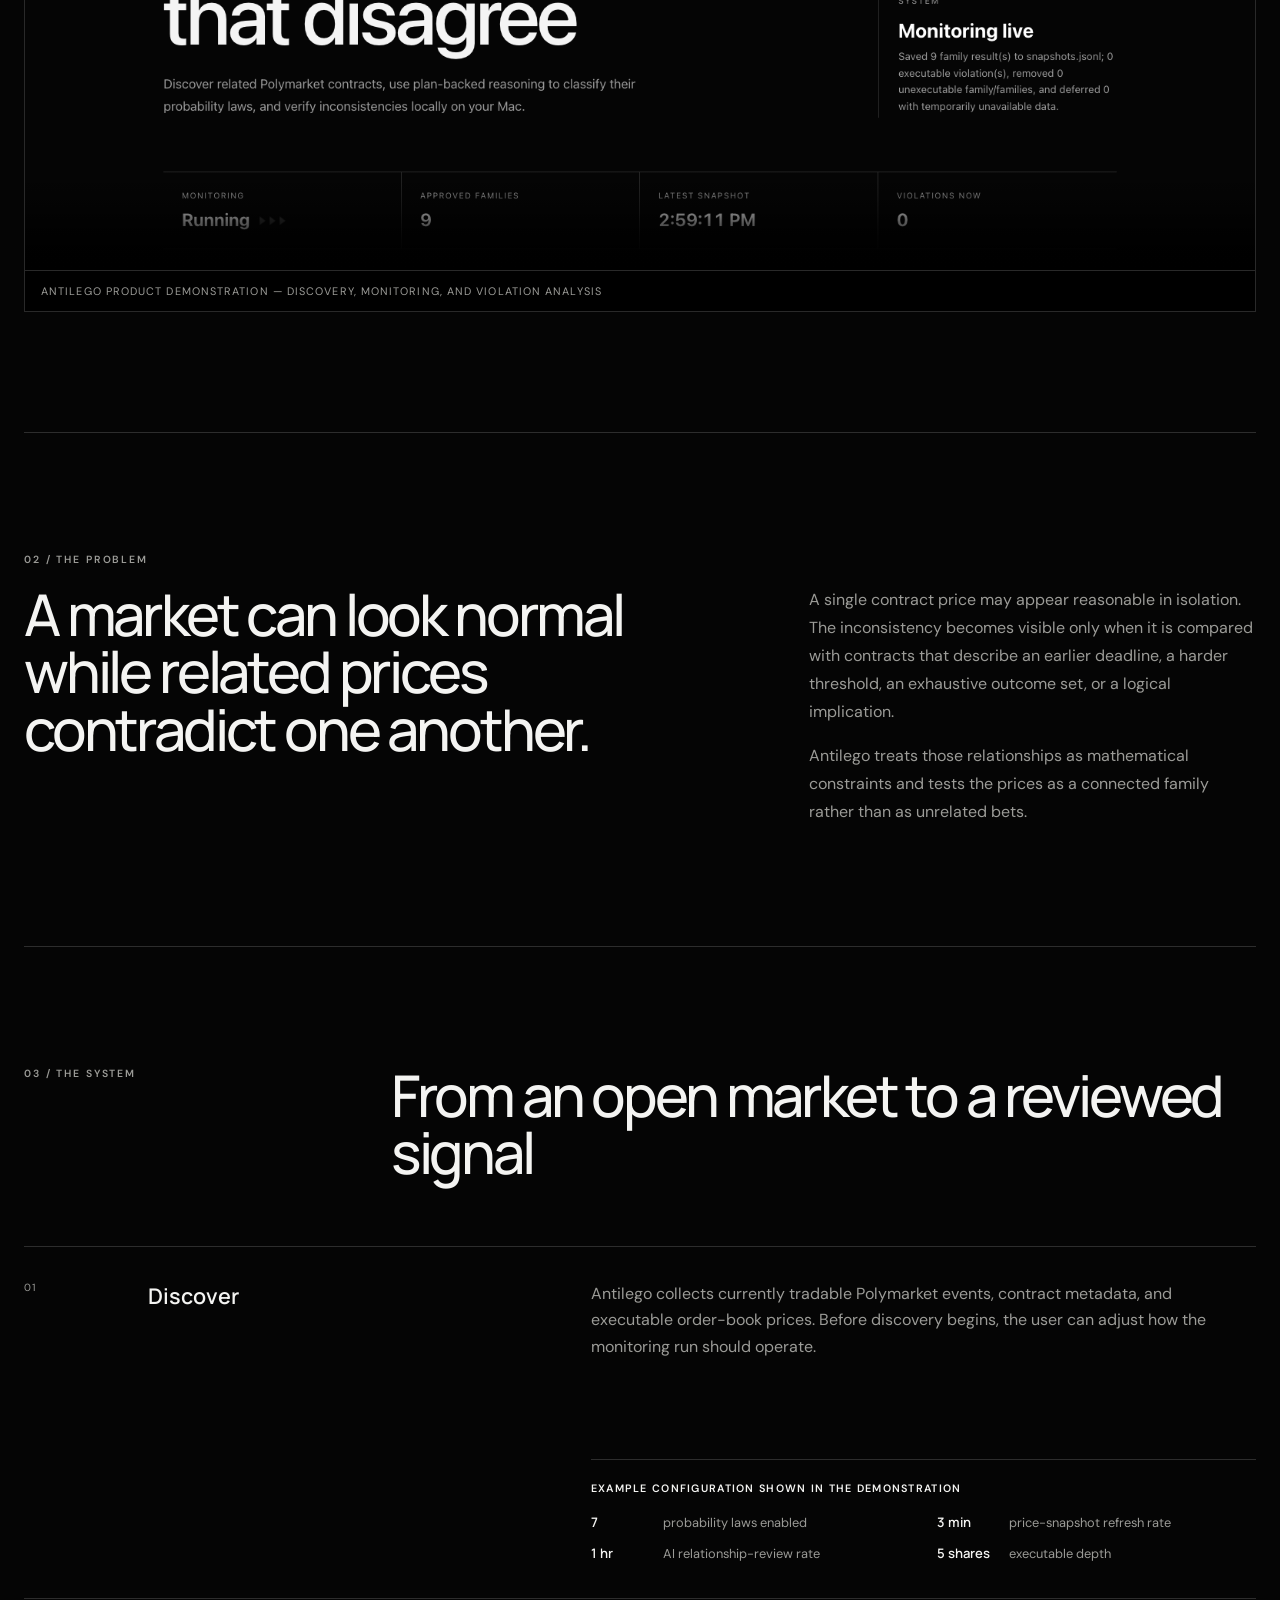
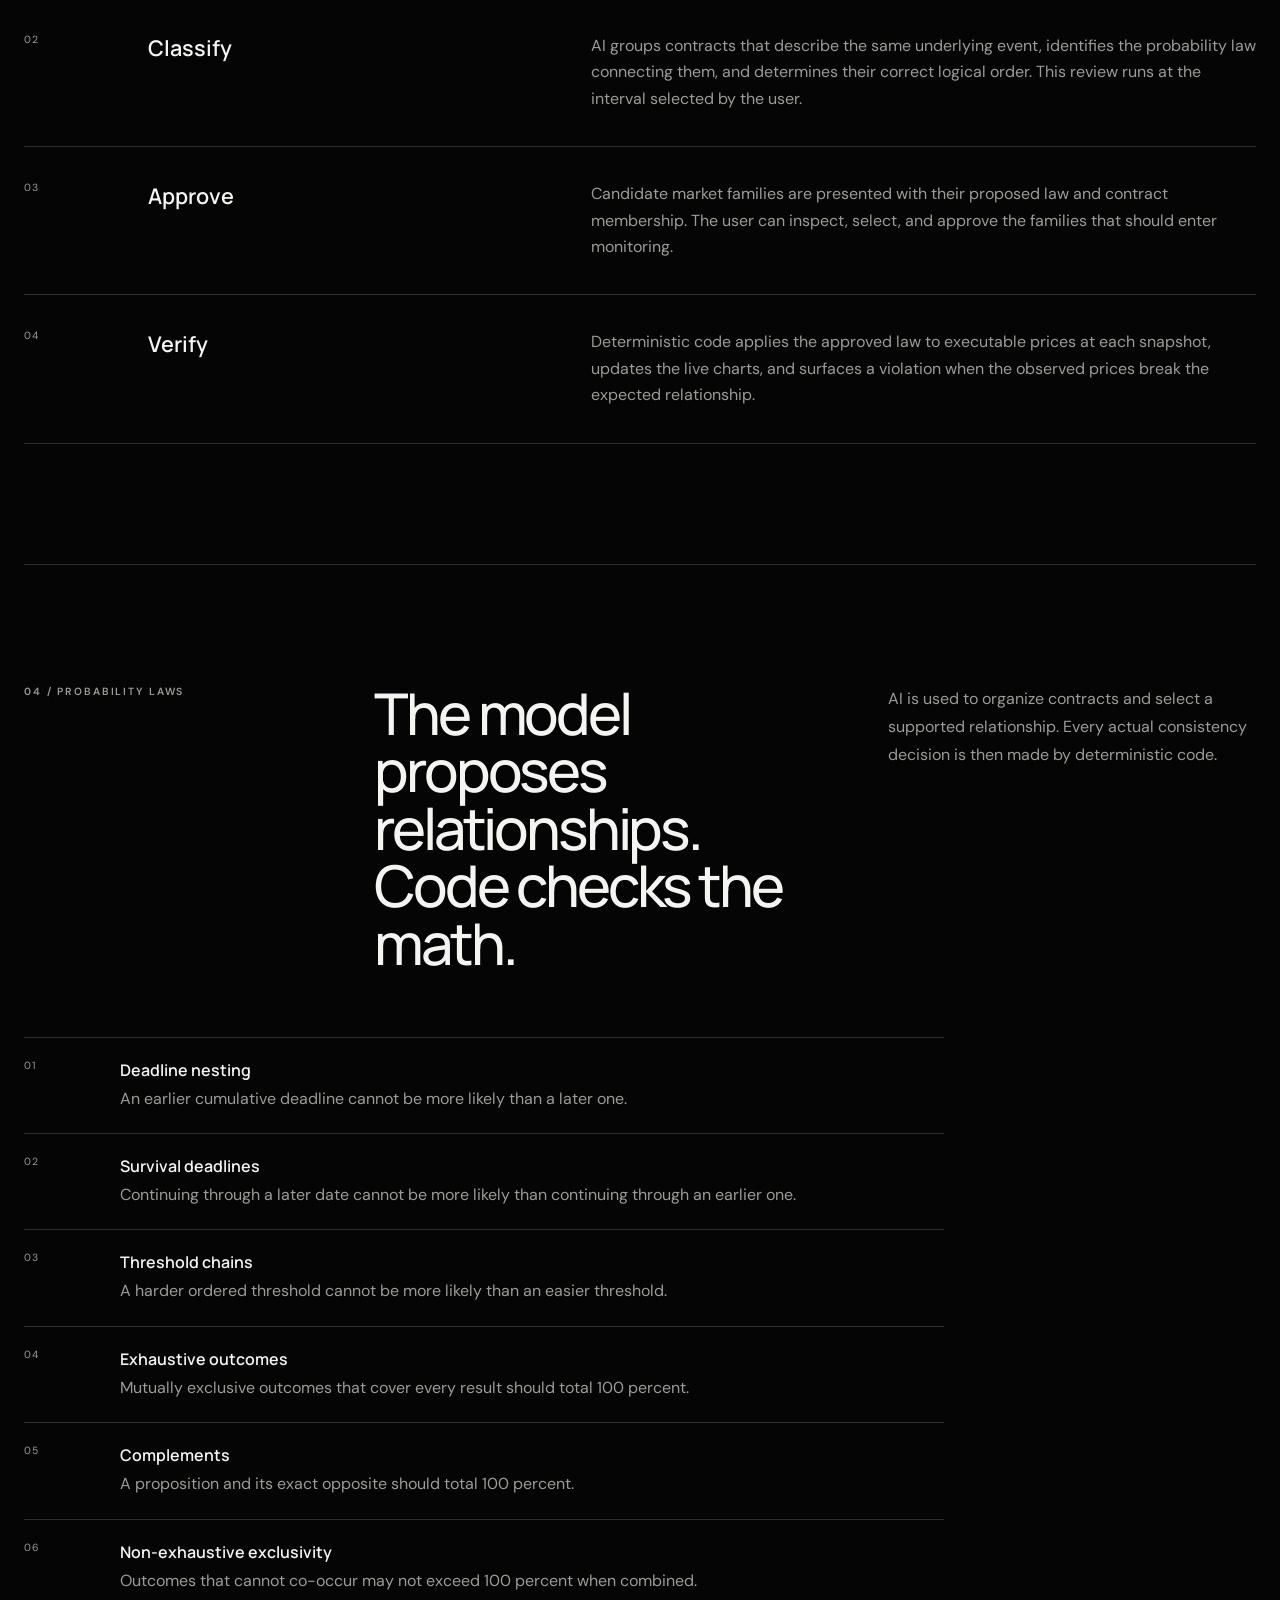
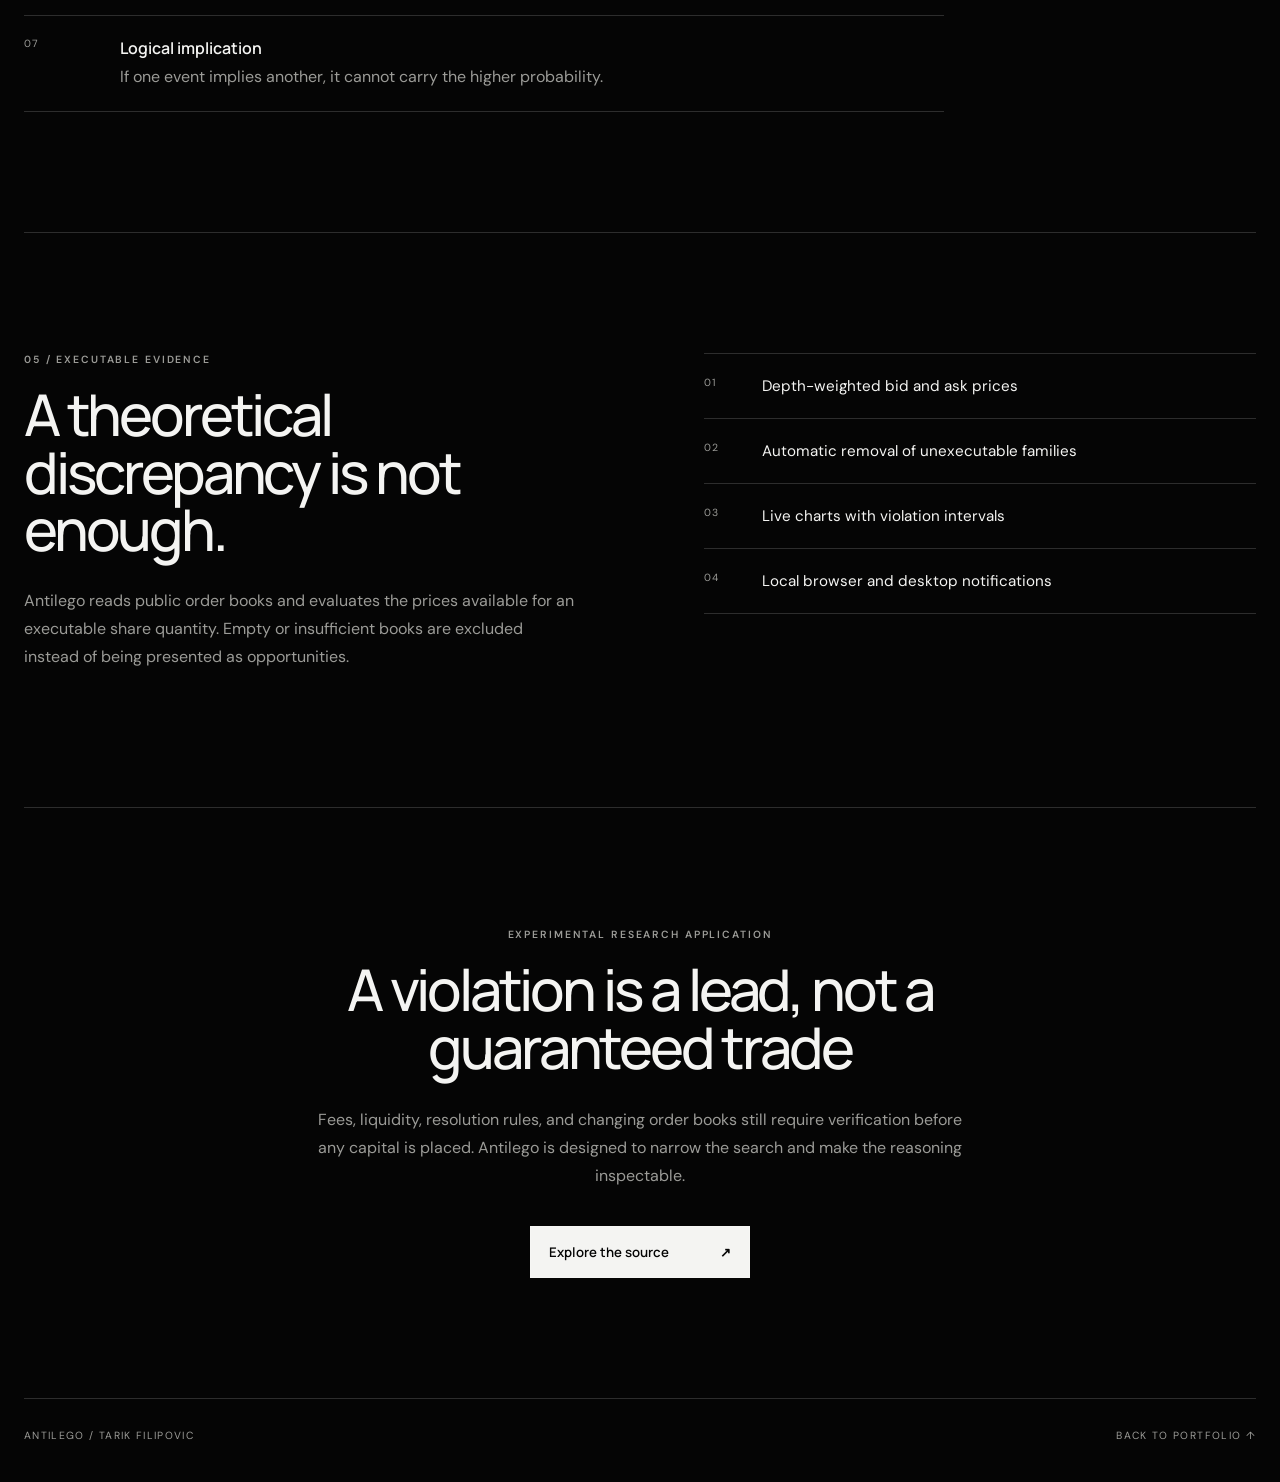
==== commit cc38eafb: "Simplify Antilego case study layout" ====
--- a/antilego.html
+++ b/antilego.html
@@ -95,44 +95,58 @@
         <ol class="workflow">
           <li>
             <span>01</span>
-            <h3>Discover</h3>
-            <p>Collect currently tradable Polymarket events and their contract metadata.</p>
+            <div class="workflow-copy">
+              <h3>Discover</h3>
+              <p>
+                Antilego collects currently tradable Polymarket events, contract
+                metadata, and executable order-book prices. Before discovery begins,
+                the user can adjust how the monitoring run should operate.
+              </p>
+              <div class="settings-example" aria-label="Example monitoring configuration">
+                <p>Example configuration shown in the demonstration</p>
+                <ul>
+                  <li><strong>7</strong><span>probability laws enabled</span></li>
+                  <li><strong>3 min</strong><span>price-snapshot refresh rate</span></li>
+                  <li><strong>1 hr</strong><span>AI relationship-review rate</span></li>
+                  <li><strong>5 shares</strong><span>executable depth</span></li>
+                </ul>
+              </div>
+            </div>
           </li>
           <li>
             <span>02</span>
-            <h3>Classify</h3>
-            <p>Use AI to identify the probability relationship and the correct contract ordering.</p>
+            <div class="workflow-copy">
+              <h3>Classify</h3>
+              <p>
+                AI groups contracts that describe the same underlying event, identifies
+                the probability law connecting them, and determines their correct logical
+                order. This review runs at the interval selected by the user.
+              </p>
+            </div>
           </li>
           <li>
             <span>03</span>
-            <h3>Approve</h3>
-            <p>Present candidate market families for human review before monitoring begins.</p>
+            <div class="workflow-copy">
+              <h3>Approve</h3>
+              <p>
+                Candidate market families are presented with their proposed law and
+                contract membership. The user can inspect, select, and approve the
+                families that should enter monitoring.
+              </p>
+            </div>
           </li>
           <li>
             <span>04</span>
-            <h3>Verify</h3>
-            <p>Apply deterministic checks to executable order-book prices and surface violations.</p>
+            <div class="workflow-copy">
+              <h3>Verify</h3>
+              <p>
+                Deterministic code applies the approved law to executable prices at each
+                snapshot, updates the live charts, and surfaces a violation when the
+                observed prices break the expected relationship.
+              </p>
+            </div>
           </li>
         </ol>
-      </section>
-
-      <section class="metrics" aria-label="Antilego operating parameters">
-        <article>
-          <strong>7</strong>
-          <span>Supported probability laws</span>
-        </article>
-        <article>
-          <strong>3 min</strong>
-          <span>Fixed price-snapshot cadence</span>
-        </article>
-        <article>
-          <strong>1 hr</strong>
-          <span>AI relationship-review cadence</span>
-        </article>
-        <article>
-          <strong>5 shares</strong>
-          <span>Default executable depth</span>
-        </article>
       </section>
 
       <section class="laws-section" aria-labelledby="laws-title">
@@ -144,15 +158,15 @@
             Every actual consistency decision is then made by deterministic code.
           </p>
         </div>
-        <div class="laws-grid">
-          <article><span>01</span><h3>Deadline nesting</h3><p>An earlier cumulative deadline cannot be more likely than a later one.</p></article>
-          <article><span>02</span><h3>Survival deadlines</h3><p>Continuing through a later date cannot be more likely than continuing through an earlier one.</p></article>
-          <article><span>03</span><h3>Threshold chains</h3><p>A harder ordered threshold cannot be more likely than an easier threshold.</p></article>
-          <article><span>04</span><h3>Exhaustive outcomes</h3><p>Mutually exclusive outcomes that cover every result should total 100 percent.</p></article>
-          <article><span>05</span><h3>Complements</h3><p>A proposition and its exact opposite should total 100 percent.</p></article>
-          <article><span>06</span><h3>Non-exhaustive exclusivity</h3><p>Outcomes that cannot co-occur may not exceed 100 percent when combined.</p></article>
-          <article><span>07</span><h3>Logical implication</h3><p>If one event implies another, it cannot carry the higher probability.</p></article>
-        </div>
+        <ul class="laws-list">
+          <li><span>01</span><div><h3>Deadline nesting</h3><p>An earlier cumulative deadline cannot be more likely than a later one.</p></div></li>
+          <li><span>02</span><div><h3>Survival deadlines</h3><p>Continuing through a later date cannot be more likely than continuing through an earlier one.</p></div></li>
+          <li><span>03</span><div><h3>Threshold chains</h3><p>A harder ordered threshold cannot be more likely than an easier threshold.</p></div></li>
+          <li><span>04</span><div><h3>Exhaustive outcomes</h3><p>Mutually exclusive outcomes that cover every result should total 100 percent.</p></div></li>
+          <li><span>05</span><div><h3>Complements</h3><p>A proposition and its exact opposite should total 100 percent.</p></div></li>
+          <li><span>06</span><div><h3>Non-exhaustive exclusivity</h3><p>Outcomes that cannot co-occur may not exceed 100 percent when combined.</p></div></li>
+          <li><span>07</span><div><h3>Logical implication</h3><p>If one event implies another, it cannot carry the higher probability.</p></div></li>
+        </ul>
       </section>
 
       <section class="execution-section" aria-labelledby="execution-title">
--- a/antilego.css
+++ b/antilego.css
@@ -73,10 +73,10 @@
 h1 {
   max-width: 820px;
   margin-bottom: 30px;
-  font-size: clamp(4rem, 7.4vw, 7.2rem);
+  font-size: clamp(3.4rem, 5.9vw, 5.8rem);
   font-weight: 500;
-  letter-spacing: -0.065em;
-  line-height: 0.9;
+  letter-spacing: -0.055em;
+  line-height: 0.94;
 }
 .hero-intro {
   max-width: 690px;
@@ -160,46 +160,64 @@
 .problem-grid p:last-child { margin-bottom: 0; }
 .section-heading-wide { grid-template-columns: 0.7fr 2fr; }
 .workflow {
-  display: grid;
-  grid-template-columns: repeat(4, 1fr);
+  display: block;
   margin: 0;
   padding: 0;
-  border: 1px solid var(--line);
+  border-top: 1px solid var(--line);
   list-style: none;
 }
-.workflow li { min-height: 280px; padding: 26px; border-right: 1px solid var(--line); }
-.workflow li:last-child { border-right: 0; }
+.workflow li {
+  display: grid;
+  grid-template-columns: 90px minmax(0, 1fr);
+  gap: 34px;
+  padding: 34px 0;
+  border-bottom: 1px solid var(--line);
+}
 .workflow span,
-.laws-grid span,
+.laws-list > li > span,
 .execution-list span {
   color: var(--muted);
   font-size: 0.65rem;
   letter-spacing: 0.13em;
 }
-.workflow h3 { margin: 72px 0 14px; font-size: 1.35rem; font-weight: 600; }
+.workflow-copy {
+  display: grid;
+  grid-template-columns: minmax(180px, 0.55fr) minmax(280px, 1fr);
+  gap: clamp(32px, 6vw, 90px);
+  align-items: start;
+}
+.workflow h3 { margin: 0; font-size: 1.35rem; font-weight: 600; }
 .workflow p,
-.laws-grid p { margin-bottom: 0; color: var(--muted); line-height: 1.65; }
-
-.metrics {
-  display: grid;
-  grid-template-columns: repeat(4, 1fr);
-  border: 1px solid var(--line);
-  border-width: 1px 0;
-}
-.metrics article { min-height: 160px; padding: 28px; border-right: 1px solid var(--line); }
-.metrics article:last-child { border-right: 0; }
-.metrics strong { display: block; margin-bottom: 35px; font: 500 clamp(1.8rem, 3vw, 3rem)/1 "Manrope", sans-serif; }
-.metrics span { color: var(--muted); font-size: 0.72rem; letter-spacing: 0.08em; text-transform: uppercase; }
-
-.laws-grid {
-  display: grid;
-  grid-template-columns: repeat(3, 1fr);
-  border-top: 1px solid var(--line);
-  border-left: 1px solid var(--line);
-}
-.laws-grid article { min-height: 240px; padding: 24px; border-right: 1px solid var(--line); border-bottom: 1px solid var(--line); }
-.laws-grid h3 { margin: 60px 0 12px; font-size: 1.08rem; font-weight: 600; }
-.laws-grid article:last-child { grid-column: 2; }
+.laws-list p { margin-bottom: 0; color: var(--muted); line-height: 1.65; }
+.settings-example {
+  grid-column: 2;
+  margin-top: 22px;
+  padding-top: 20px;
+  border-top: 1px solid var(--line);
+}
+.settings-example > p {
+  margin-bottom: 15px;
+  color: var(--white);
+  font-size: 0.67rem;
+  font-weight: 600;
+  letter-spacing: 0.12em;
+  text-transform: uppercase;
+}
+.settings-example ul { display: grid; grid-template-columns: repeat(2, 1fr); gap: 12px 28px; margin: 0; padding: 0; list-style: none; }
+.settings-example li { display: flex; gap: 10px; padding: 0; border: 0; }
+.settings-example strong { min-width: 62px; color: var(--white); font: 600 0.82rem/1.5 "Manrope", sans-serif; }
+.settings-example li span { color: var(--muted); font-size: 0.8rem; letter-spacing: 0; line-height: 1.5; }
+
+.laws-list { max-width: 920px; margin: 0; padding: 0; border-top: 1px solid var(--line); list-style: none; }
+.laws-list li {
+  display: grid;
+  grid-template-columns: 72px minmax(0, 1fr);
+  gap: 24px;
+  padding: 21px 0;
+  border-bottom: 1px solid var(--line);
+}
+.laws-list h3 { margin: 0 0 5px; font-size: 1rem; font-weight: 600; }
+.laws-list p { max-width: 680px; }
 
 .execution-section { display: grid; grid-template-columns: 1fr 1fr; gap: clamp(60px, 10vw, 150px); }
 .execution-copy h2 { margin-bottom: 28px; }
@@ -230,14 +248,7 @@
   .section-heading > p:last-child { max-width: 620px; }
   .problem-grid,
   .execution-section { grid-template-columns: 1fr; gap: 40px; }
-  .workflow { grid-template-columns: repeat(2, 1fr); }
-  .workflow li:nth-child(2) { border-right: 0; }
-  .workflow li:nth-child(-n+2) { border-bottom: 1px solid var(--line); }
-  .metrics { grid-template-columns: repeat(2, 1fr); }
-  .metrics article:nth-child(2) { border-right: 0; }
-  .metrics article:nth-child(-n+2) { border-bottom: 1px solid var(--line); }
-  .laws-grid { grid-template-columns: repeat(2, 1fr); }
-  .laws-grid article:last-child { grid-column: auto; }
+  .workflow-copy { grid-template-columns: minmax(150px, 0.45fr) minmax(260px, 1fr); gap: 32px; }
 }
 
 @media (max-width: 620px) {
@@ -248,7 +259,7 @@
   .project-header > span { display: none; }
   .hero { grid-template-columns: 1fr; gap: 42px; padding: 64px 0 80px; }
   .hero-mark { width: min(65%, 280px); }
-  h1 { font-size: clamp(3.7rem, 17vw, 5.2rem); }
+  h1 { font-size: clamp(3.15rem, 14vw, 4.5rem); }
   .dashboard-section,
   .problem-section,
   .system-section,
@@ -256,14 +267,11 @@
   .execution-section,
   .closing-section { padding: 82px 0; }
   .section-heading { margin-bottom: 42px; }
-  .workflow,
-  .metrics,
-  .laws-grid { grid-template-columns: 1fr; }
-  .workflow li,
-  .metrics article { border-right: 0; border-bottom: 1px solid var(--line); }
-  .workflow li:last-child,
-  .metrics article:last-child { border-bottom: 0; }
-  .laws-grid article { min-height: 210px; }
+  .workflow li { grid-template-columns: 44px minmax(0, 1fr); gap: 16px; padding: 26px 0; }
+  .workflow-copy { grid-template-columns: 1fr; gap: 14px; }
+  .settings-example { grid-column: 1; }
+  .settings-example ul { grid-template-columns: 1fr; gap: 9px; }
+  .laws-list li { grid-template-columns: 42px minmax(0, 1fr); gap: 14px; }
   .dashboard-frame { width: calc(100% + 16px); margin-left: -8px; }
   footer { gap: 24px; }
 }
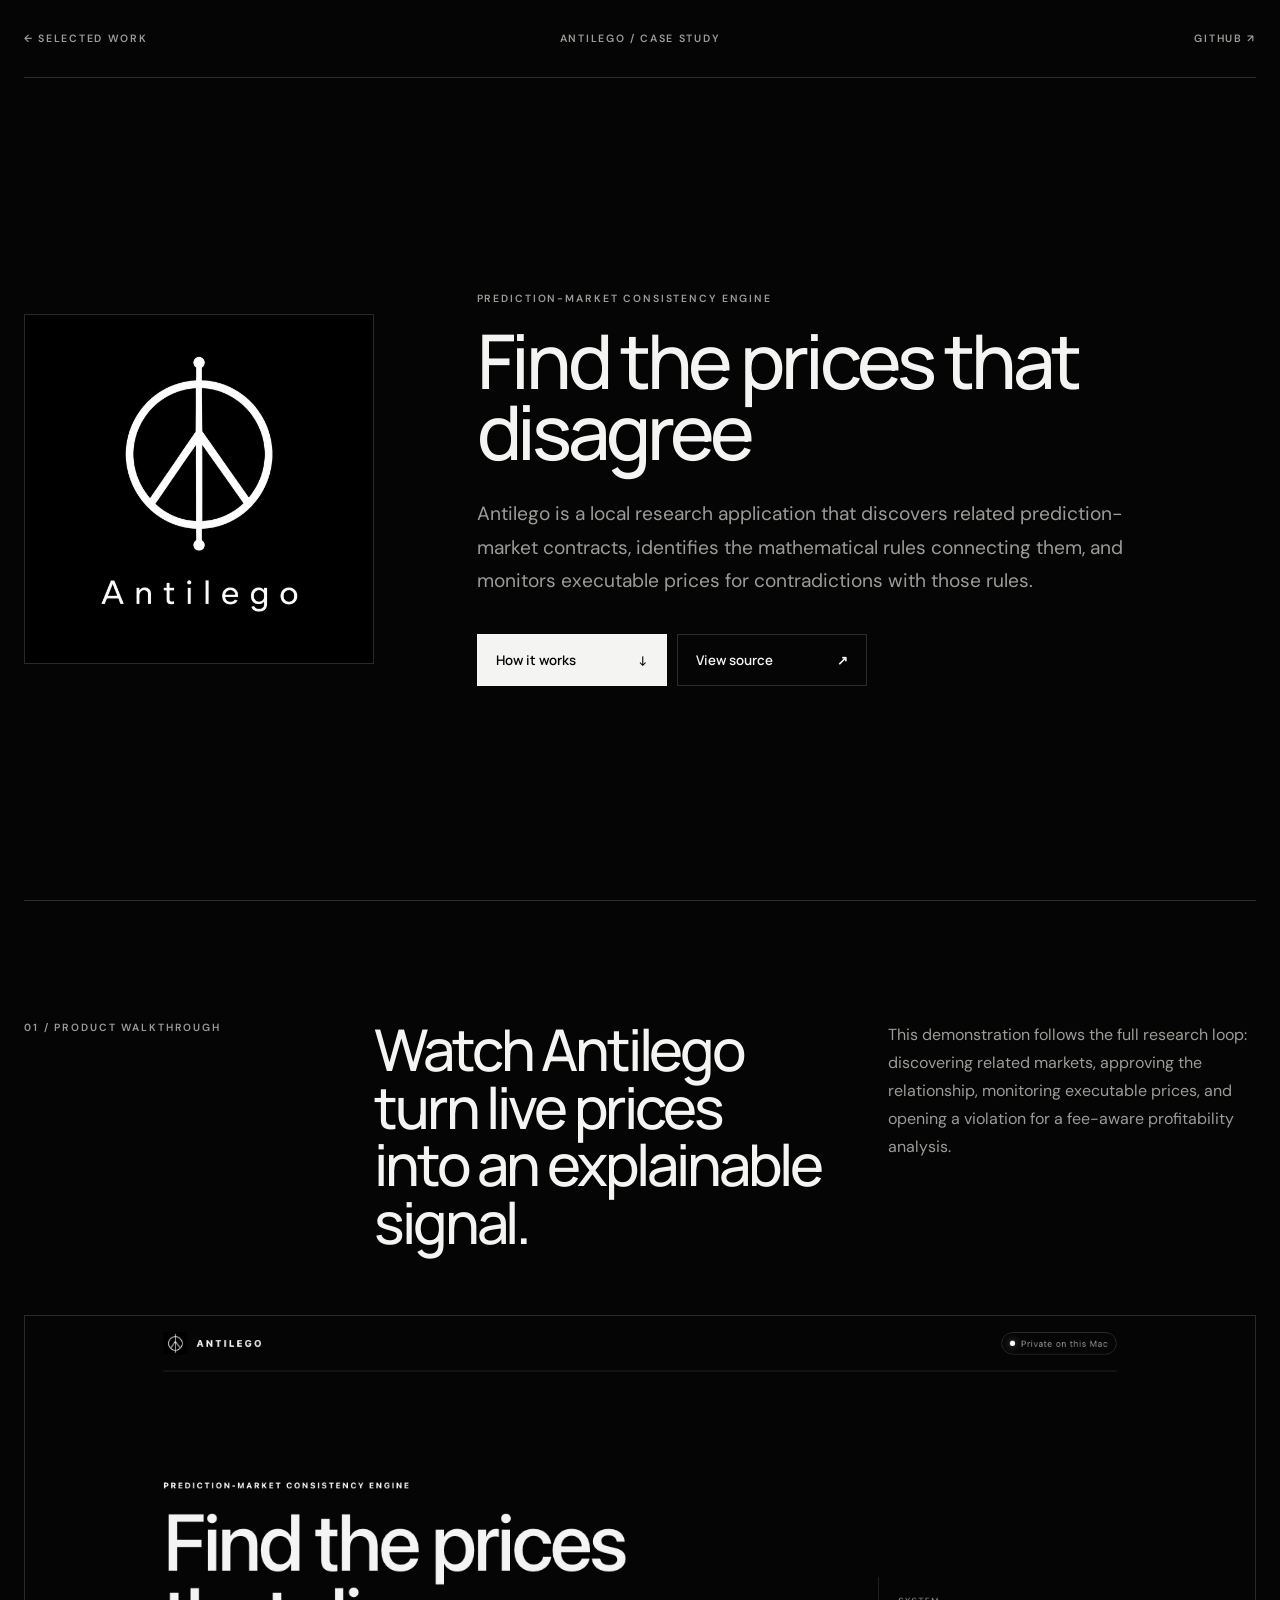
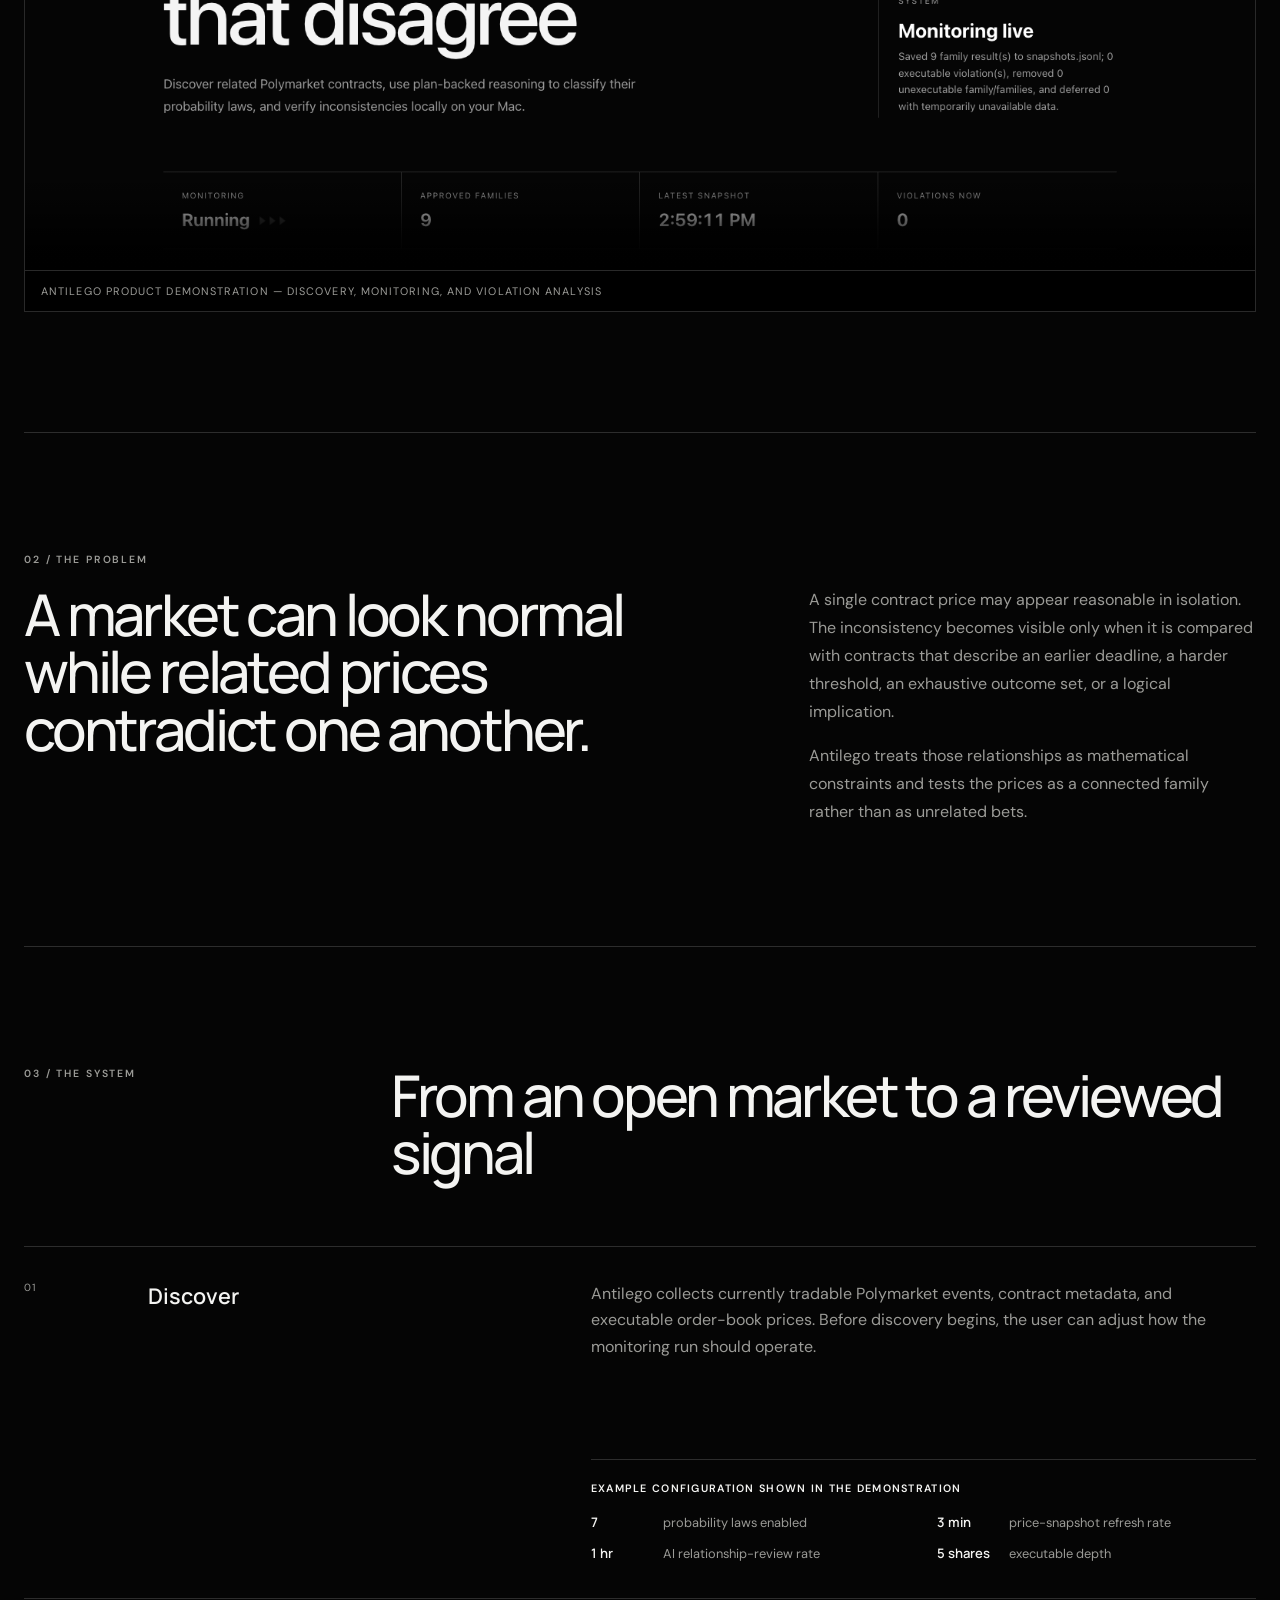
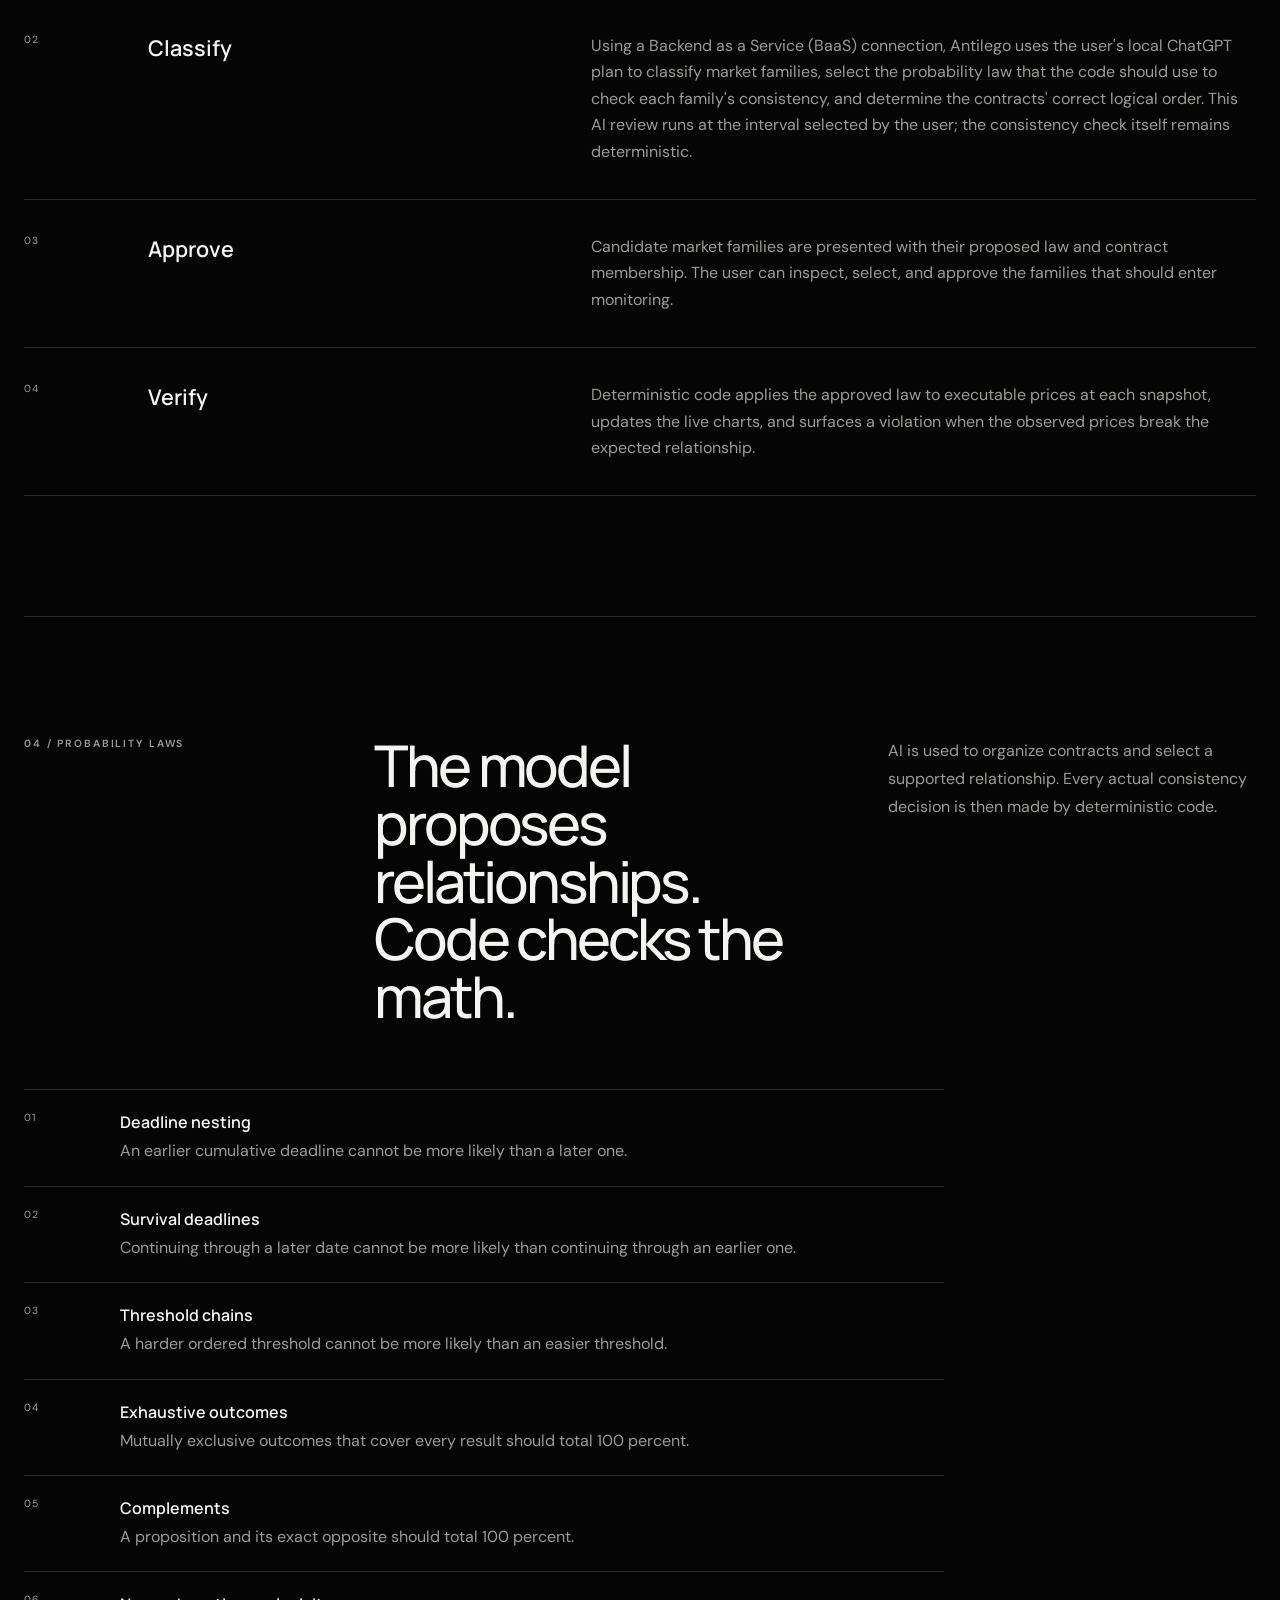
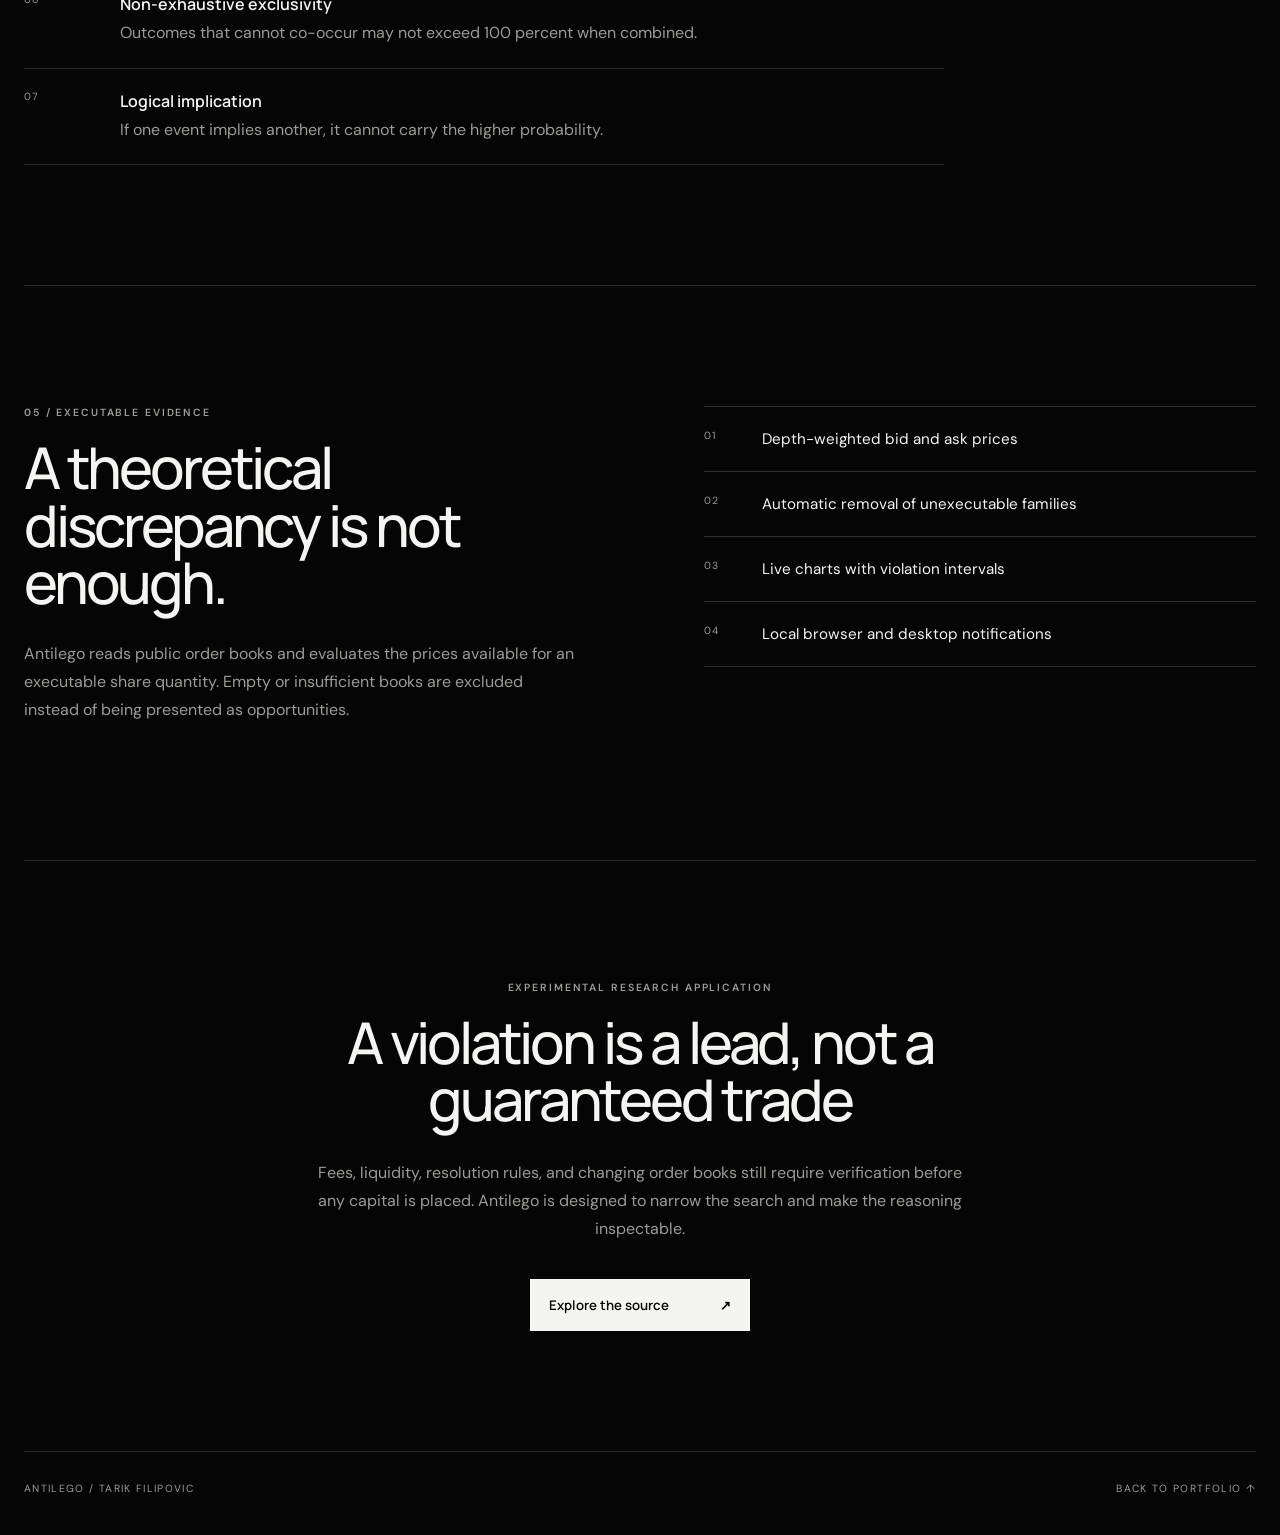
==== commit 02f2454a: "Explain Antilego classification backend" ====
--- a/antilego.html
+++ b/antilego.html
@@ -118,9 +118,12 @@
             <div class="workflow-copy">
               <h3>Classify</h3>
               <p>
-                AI groups contracts that describe the same underlying event, identifies
-                the probability law connecting them, and determines their correct logical
-                order. This review runs at the interval selected by the user.
+                Using a Backend as a Service (BaaS) connection, Antilego uses the
+                user's local ChatGPT plan to classify market families, select the
+                probability law that the code should use to check each family's
+                consistency, and determine the contracts' correct logical order. This
+                AI review runs at the interval selected by the user; the consistency
+                check itself remains deterministic.
               </p>
             </div>
           </li>
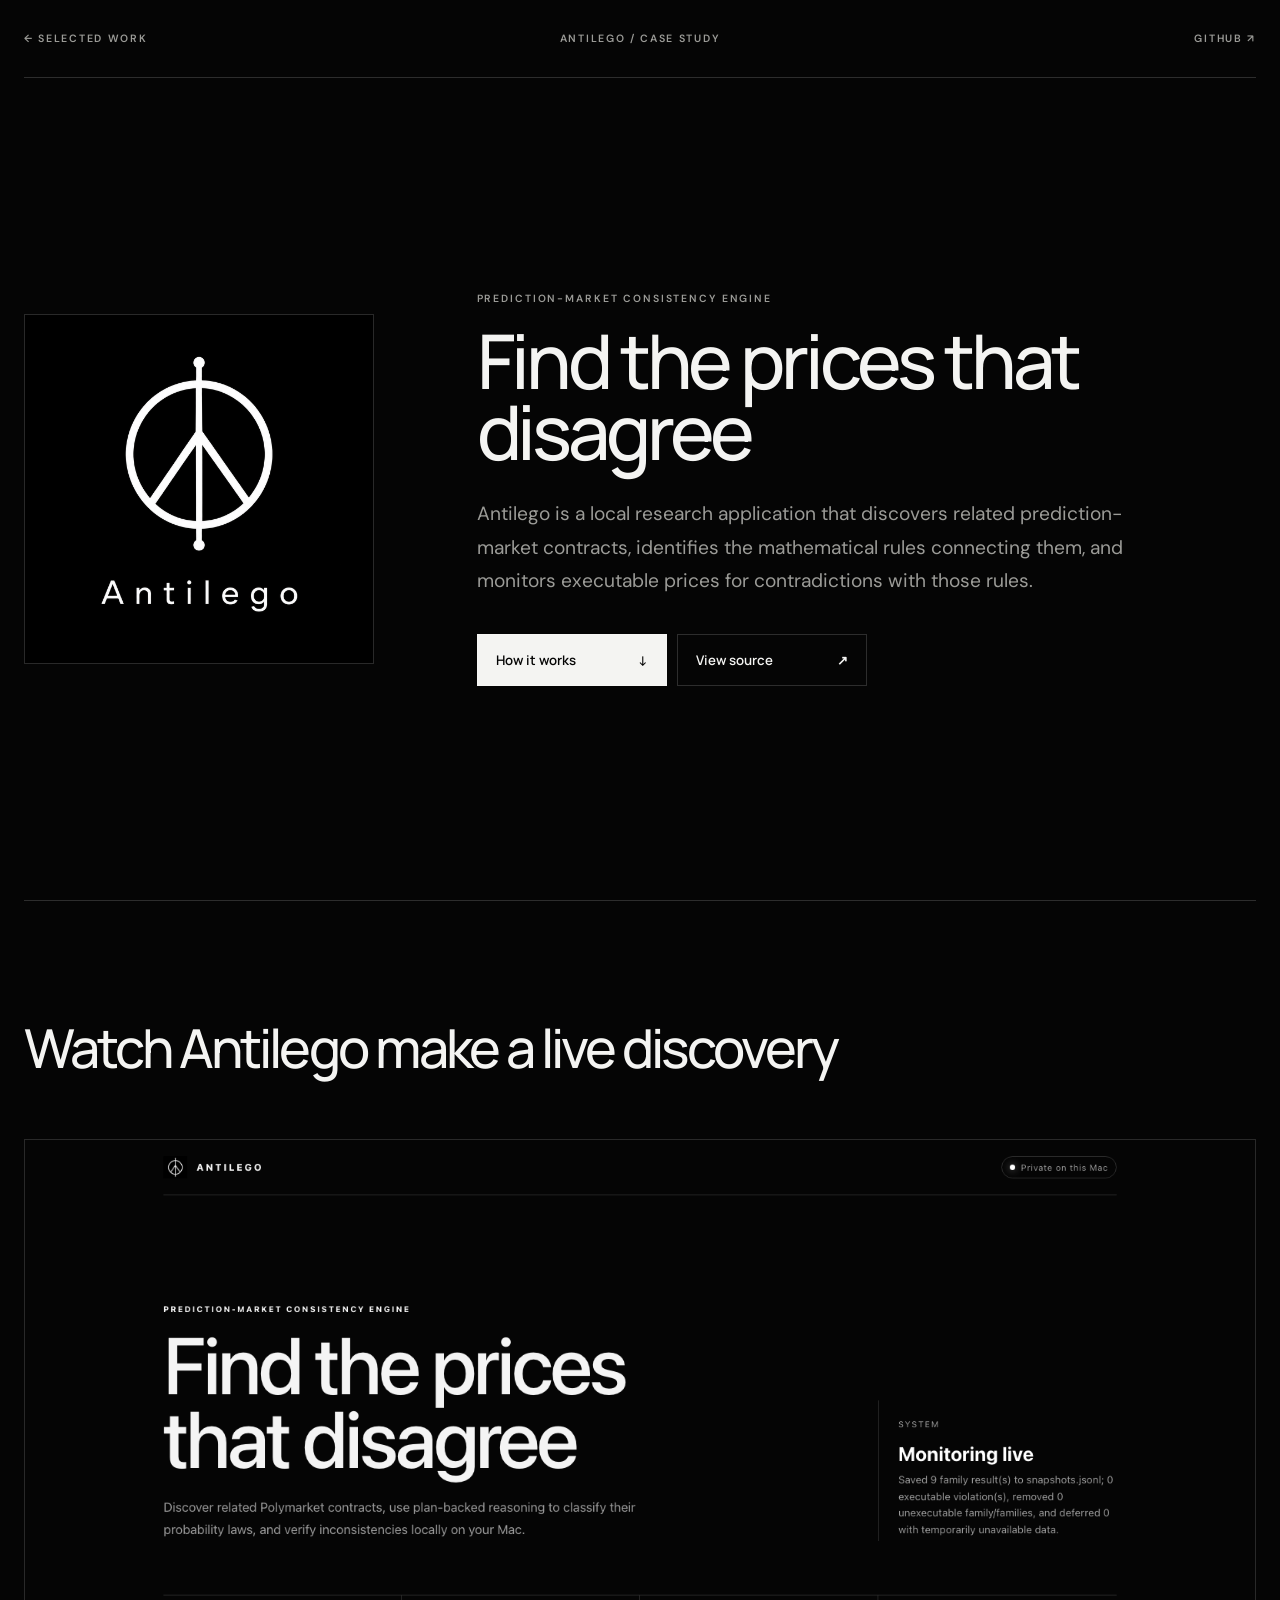
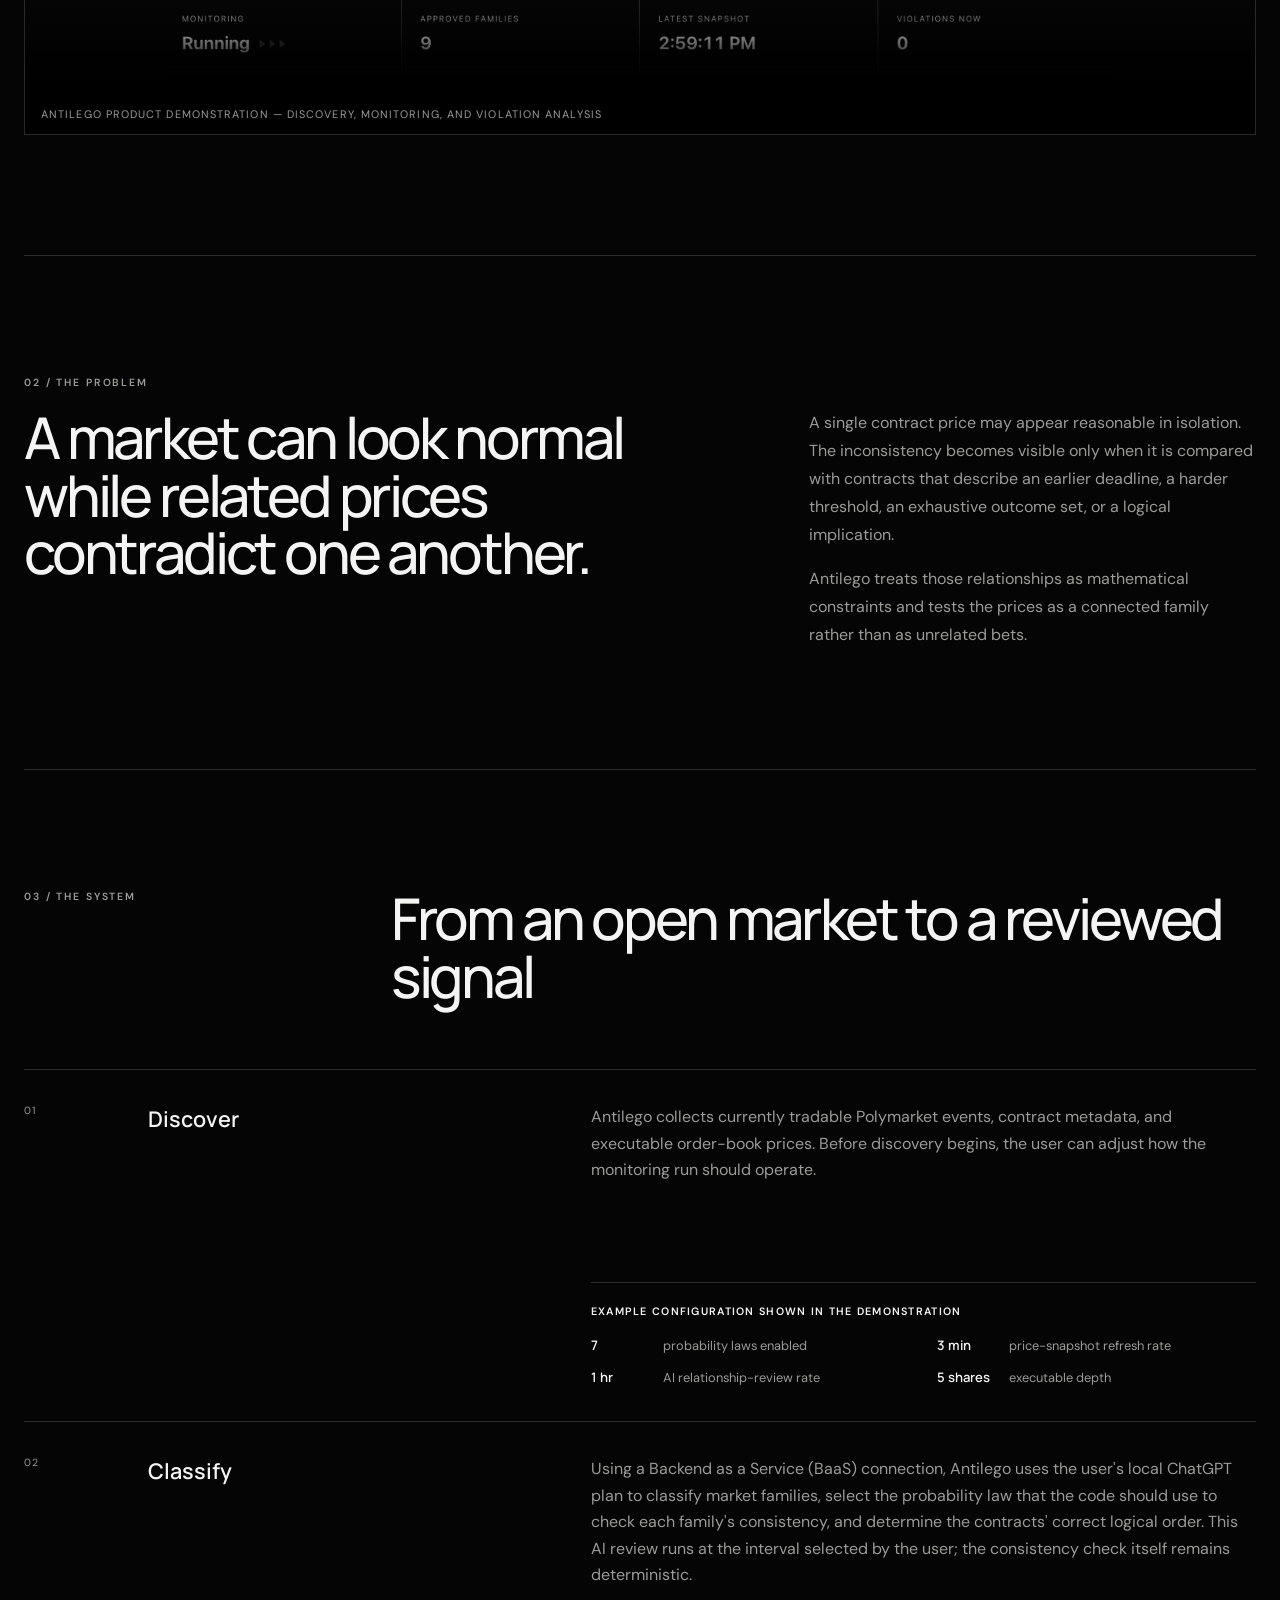
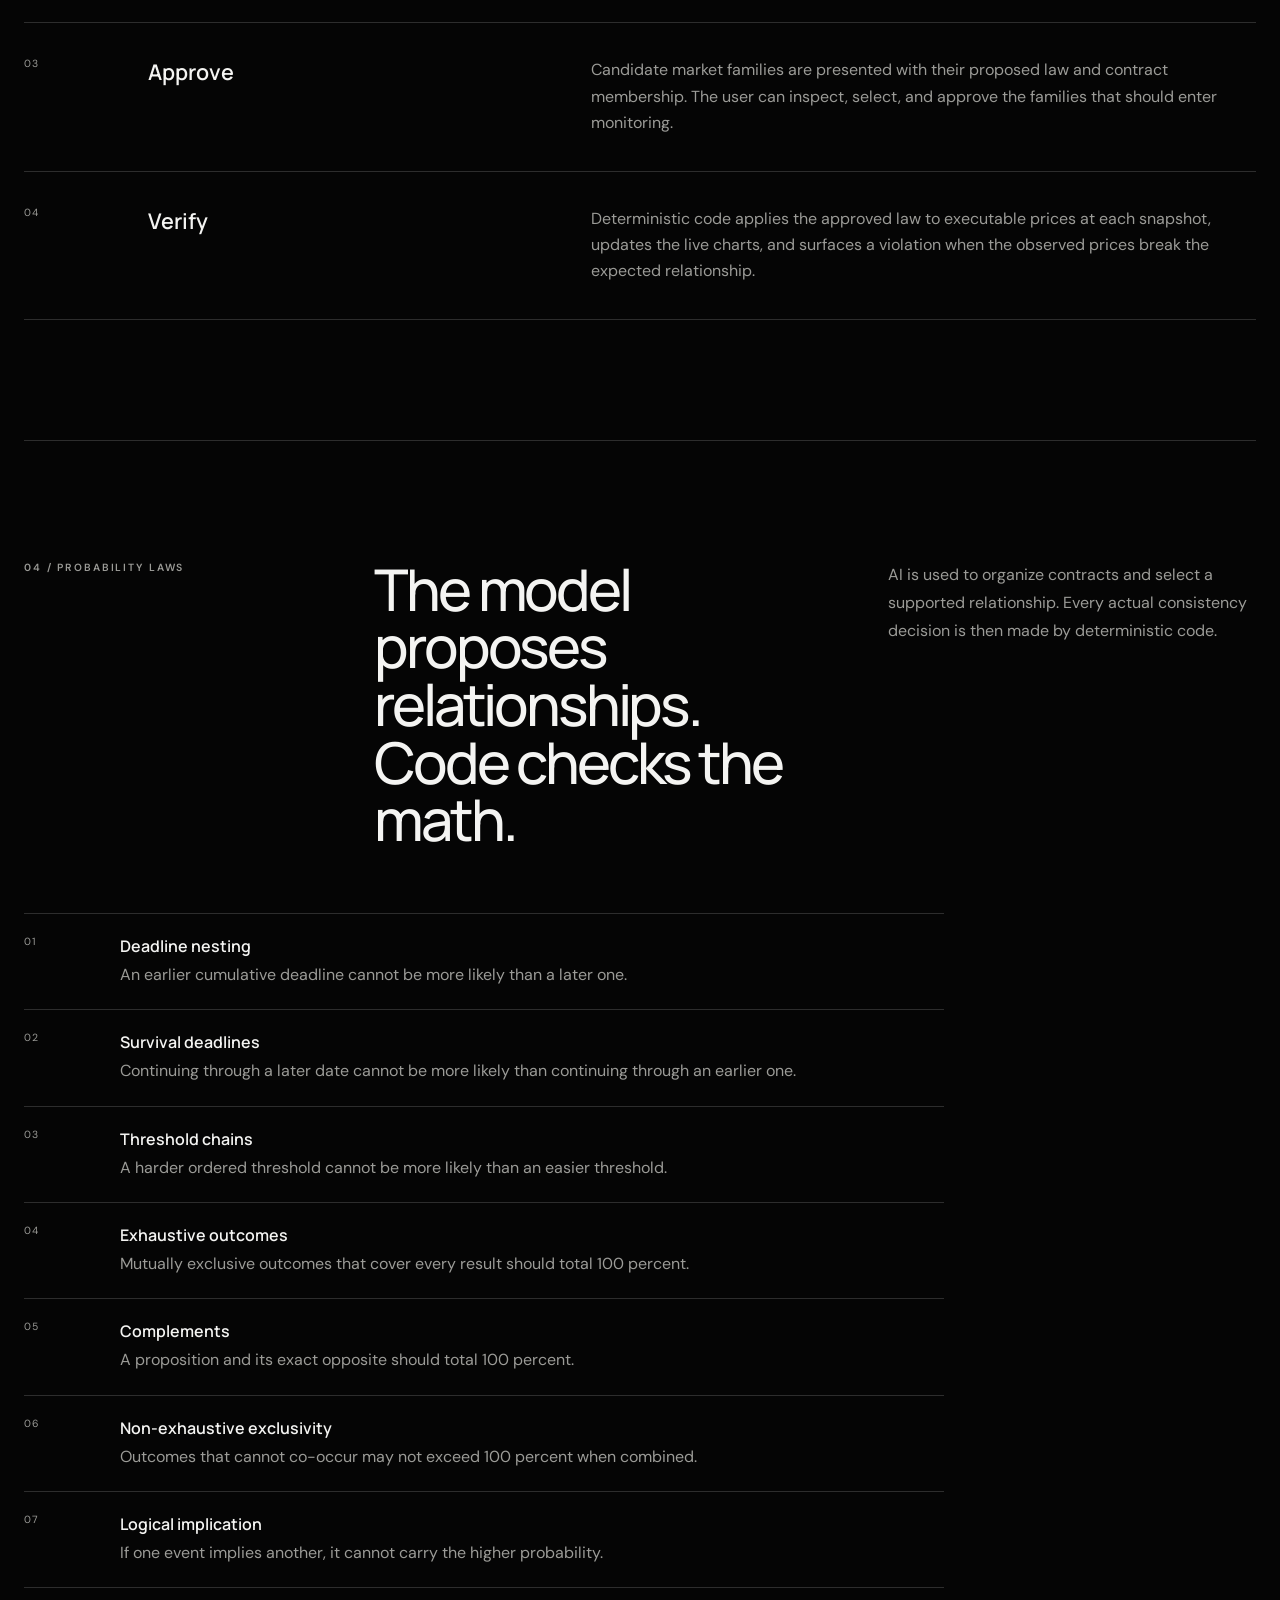
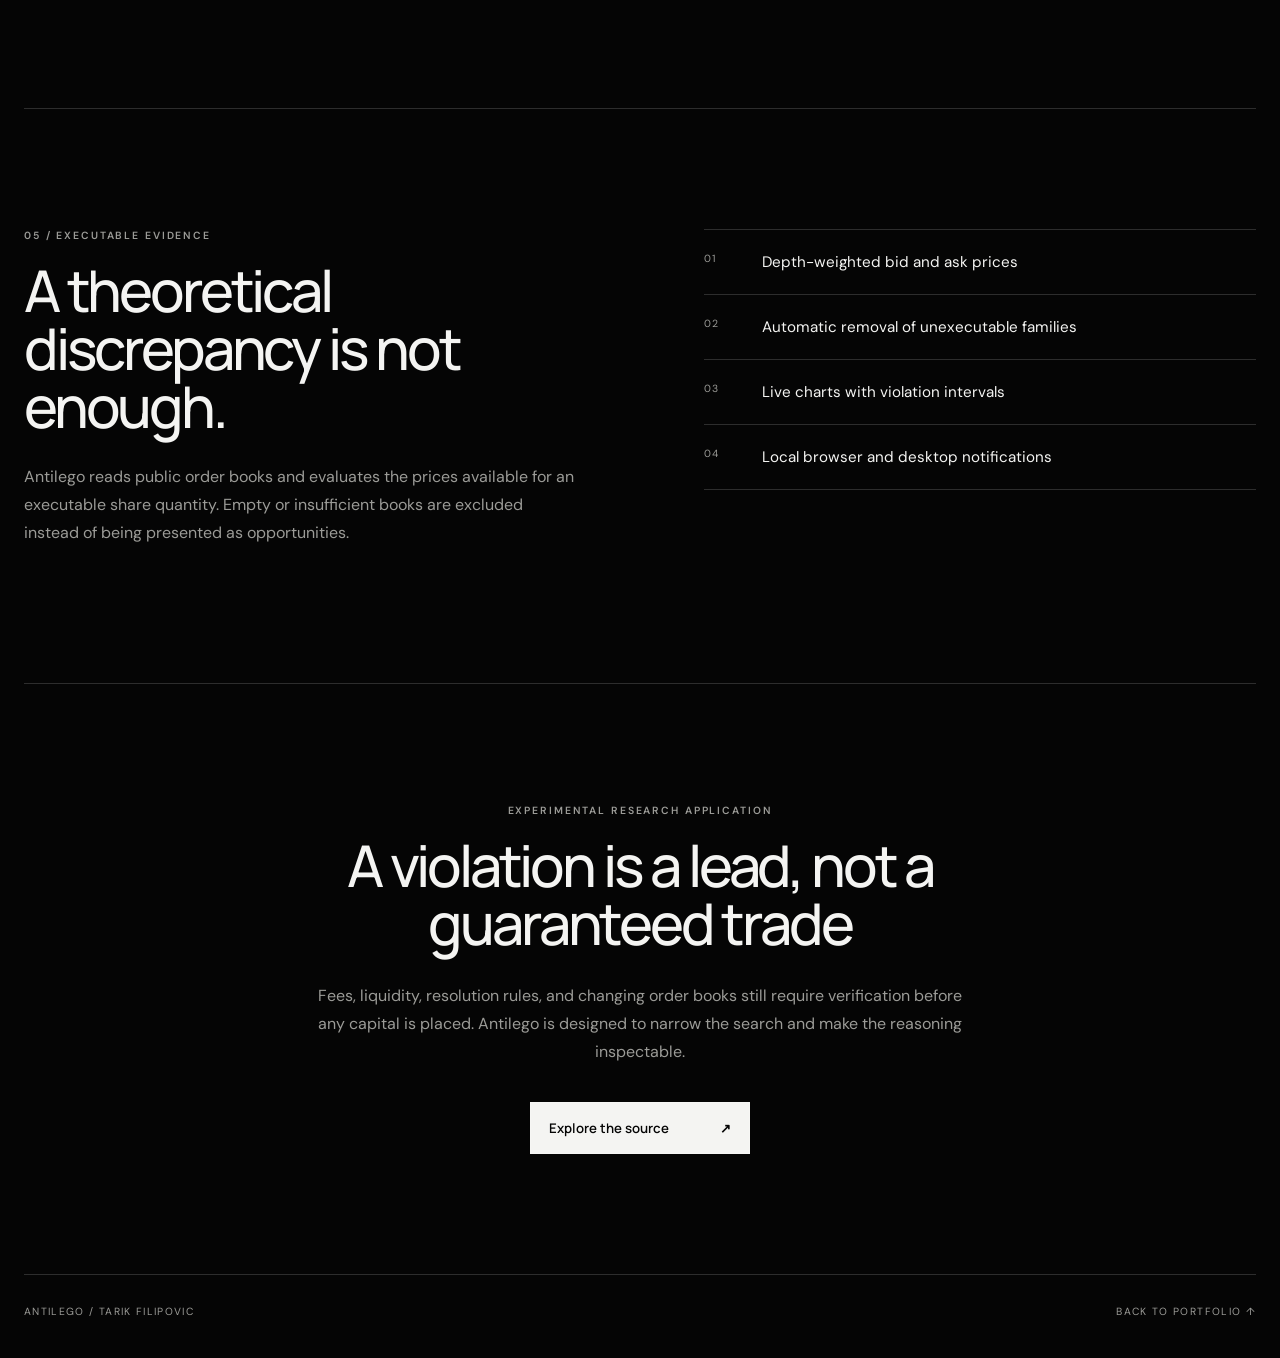
==== commit e0244549: "Simplify Antilego demonstration heading" ====
--- a/antilego.html
+++ b/antilego.html
@@ -44,14 +44,8 @@
       </section>
 
       <section class="dashboard-section" aria-labelledby="dashboard-title">
-        <div class="section-heading">
-          <p class="section-label">01 / Product walkthrough</p>
-          <h2 id="dashboard-title">Watch Antilego turn live prices into an explainable signal.</h2>
-          <p>
-            This demonstration follows the full research loop: discovering related
-            markets, approving the relationship, monitoring executable prices, and
-            opening a violation for a fee-aware profitability analysis.
-          </p>
+        <div class="section-heading dashboard-heading">
+          <h2 id="dashboard-title">Watch Antilego make a live discovery</h2>
         </div>
         <figure class="dashboard-frame">
           <video
--- a/antilego.css
+++ b/antilego.css
@@ -139,6 +139,15 @@
 .closing-section > p:not(.section-label) {
   color: var(--muted);
   line-height: 1.75;
+}
+.dashboard-heading {
+  display: block;
+}
+.dashboard-heading h2 {
+  font-size: clamp(2.4rem, 4.2vw, 3.75rem);
+}
+@media (min-width: 901px) {
+  .dashboard-heading h2 { white-space: nowrap; }
 }
 .dashboard-frame { margin: 0; border: 1px solid var(--line); background: #000; }
 .dashboard-frame img,
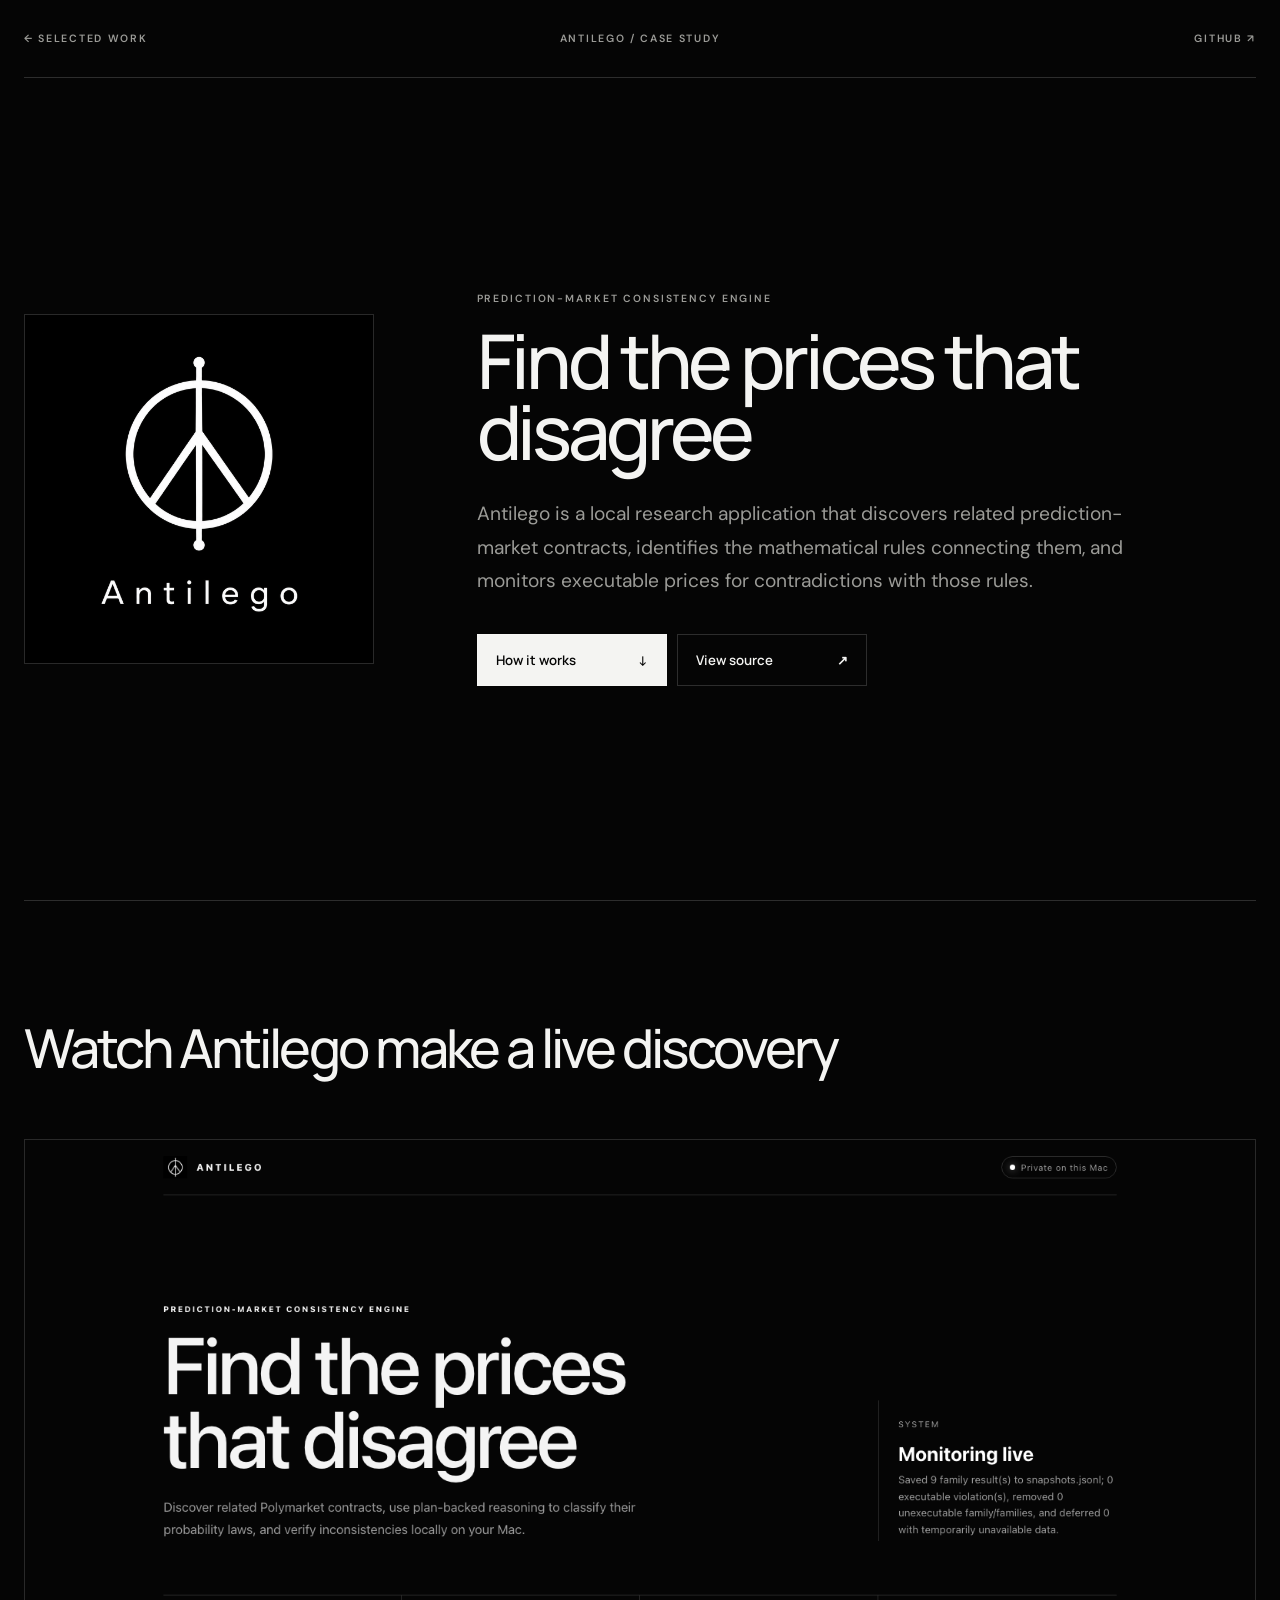
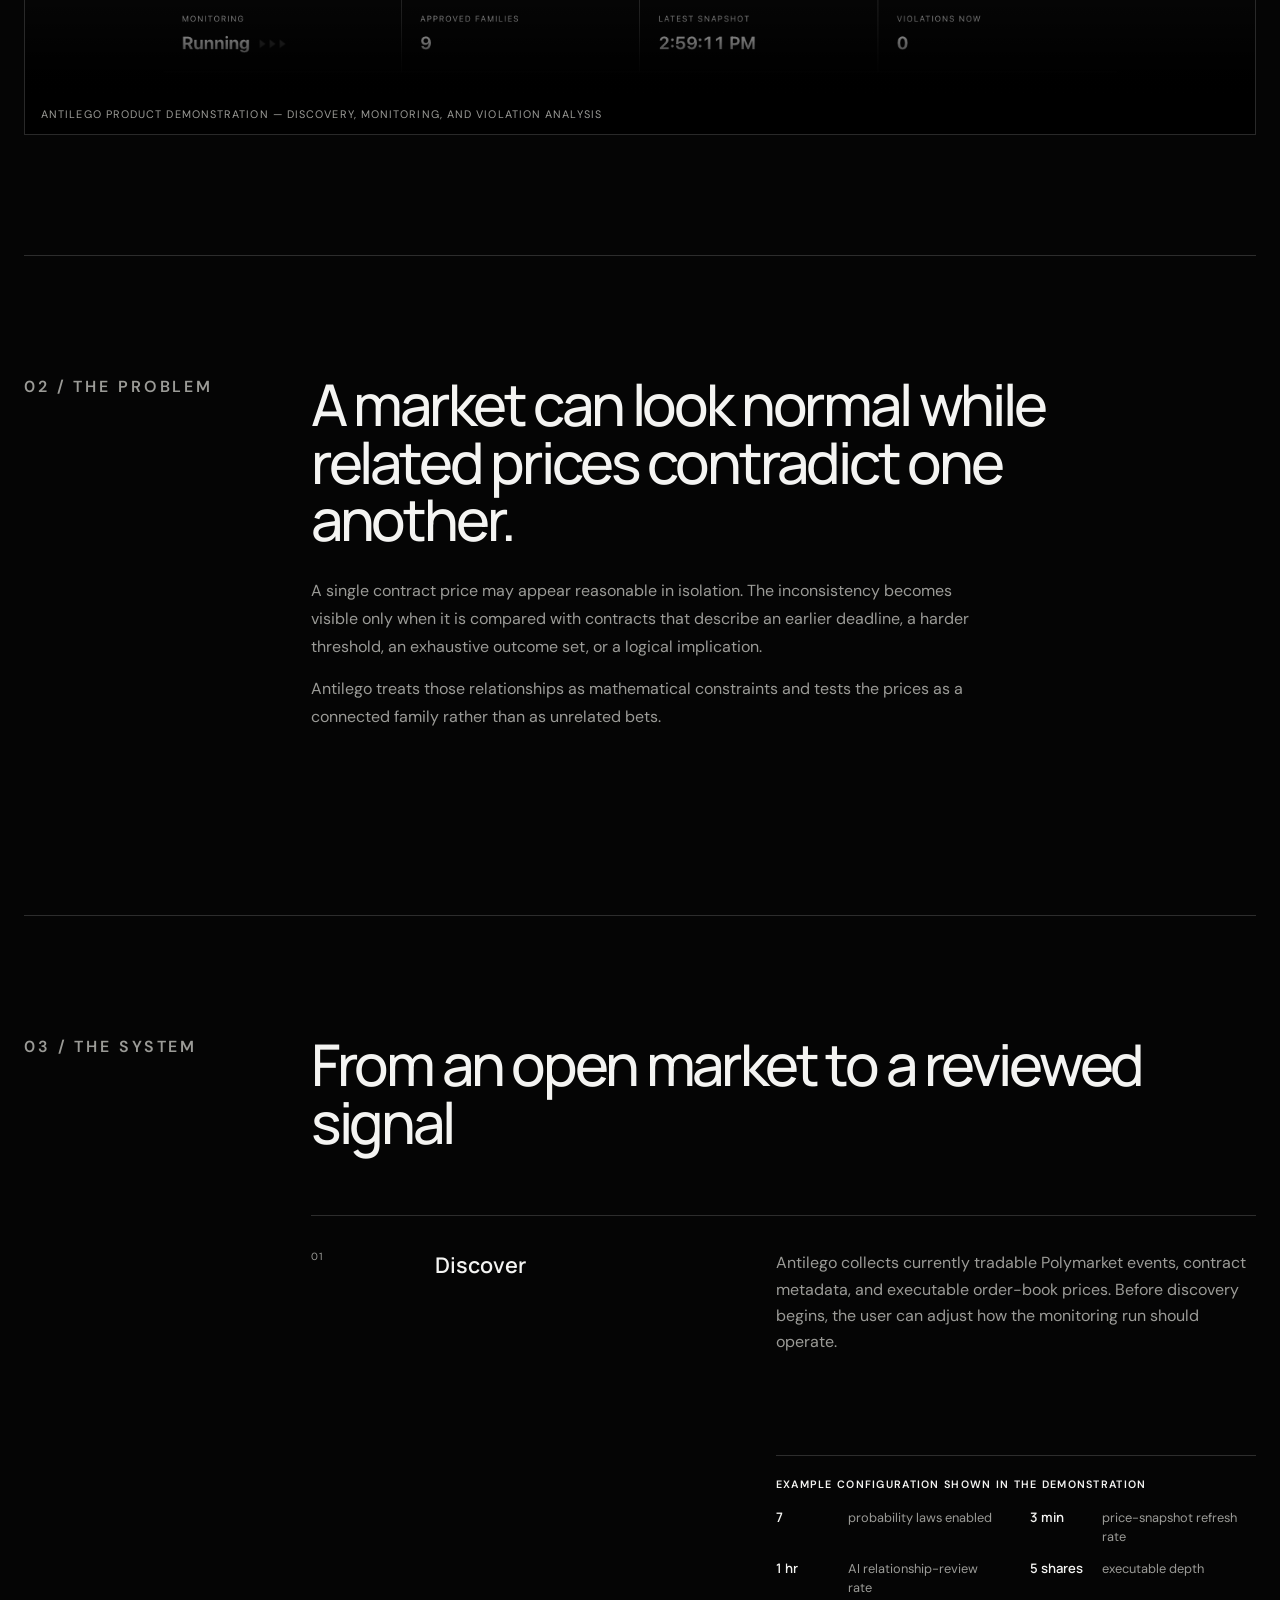
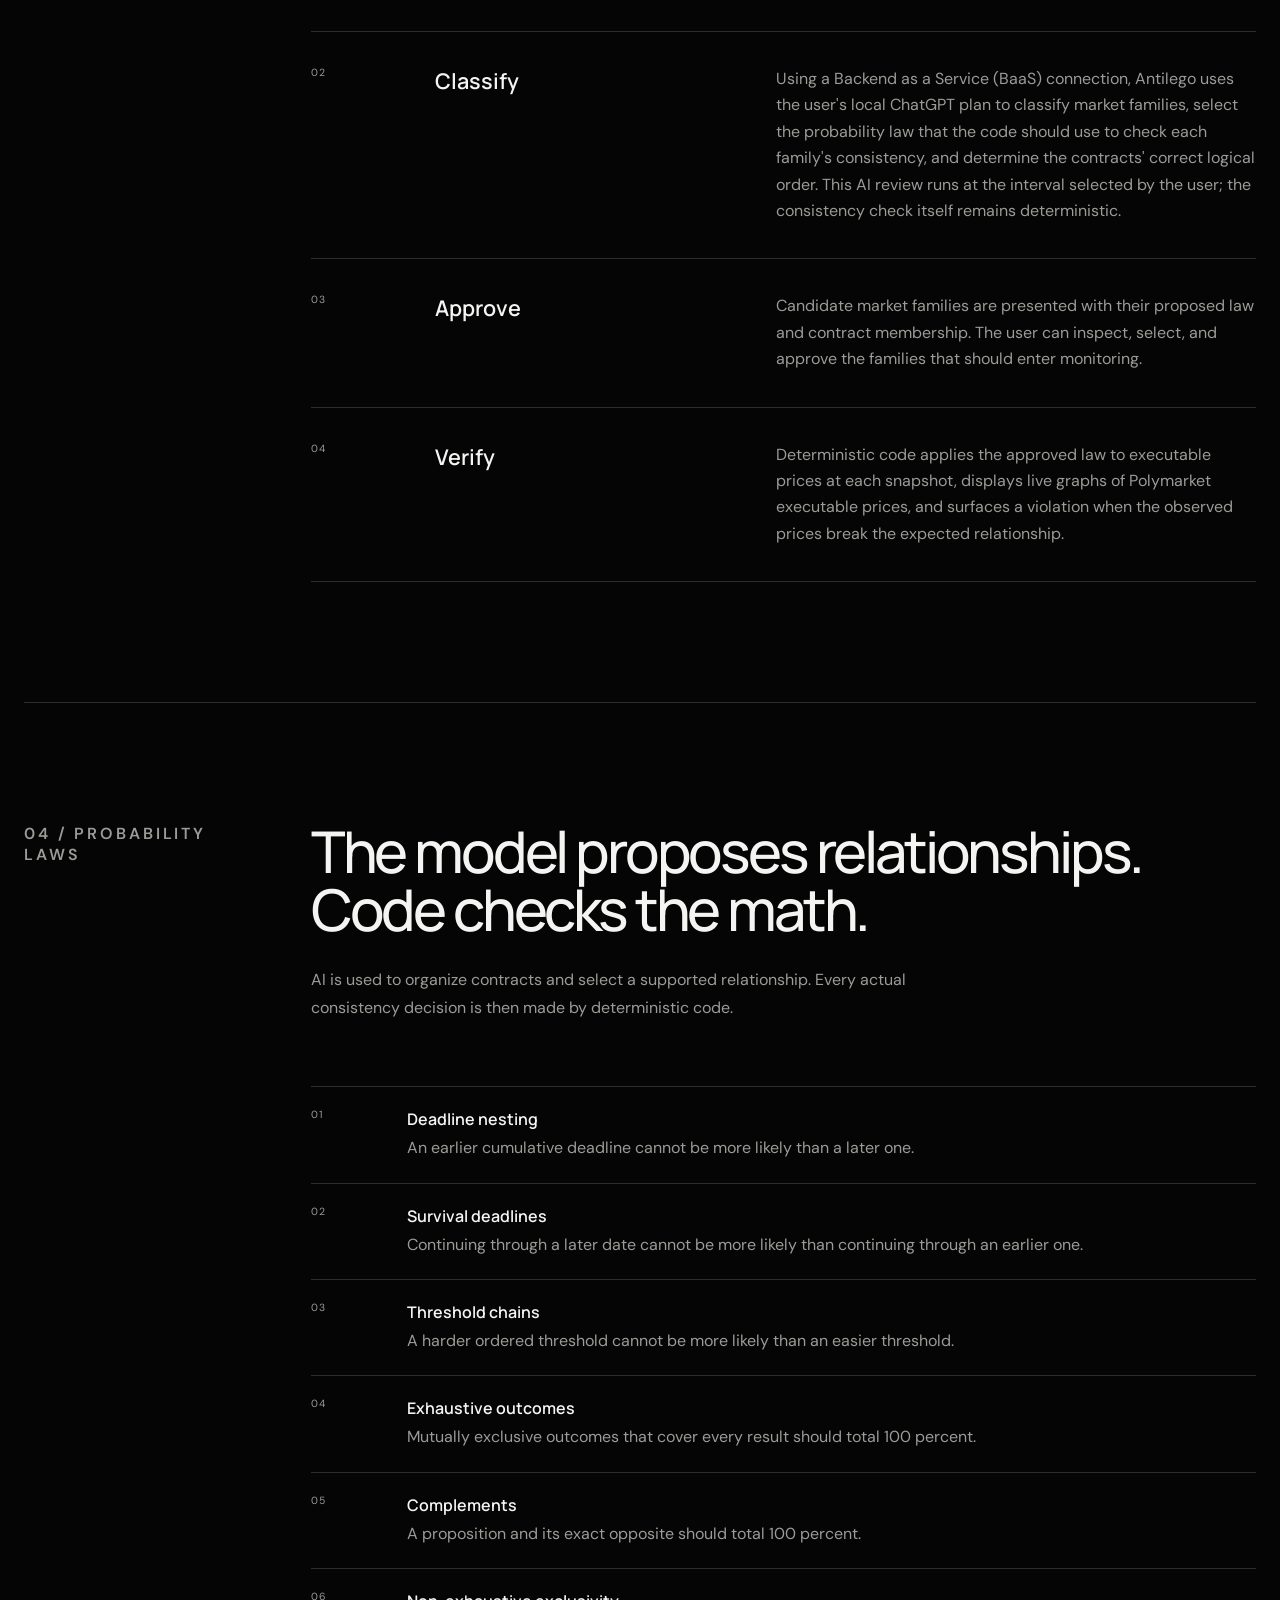
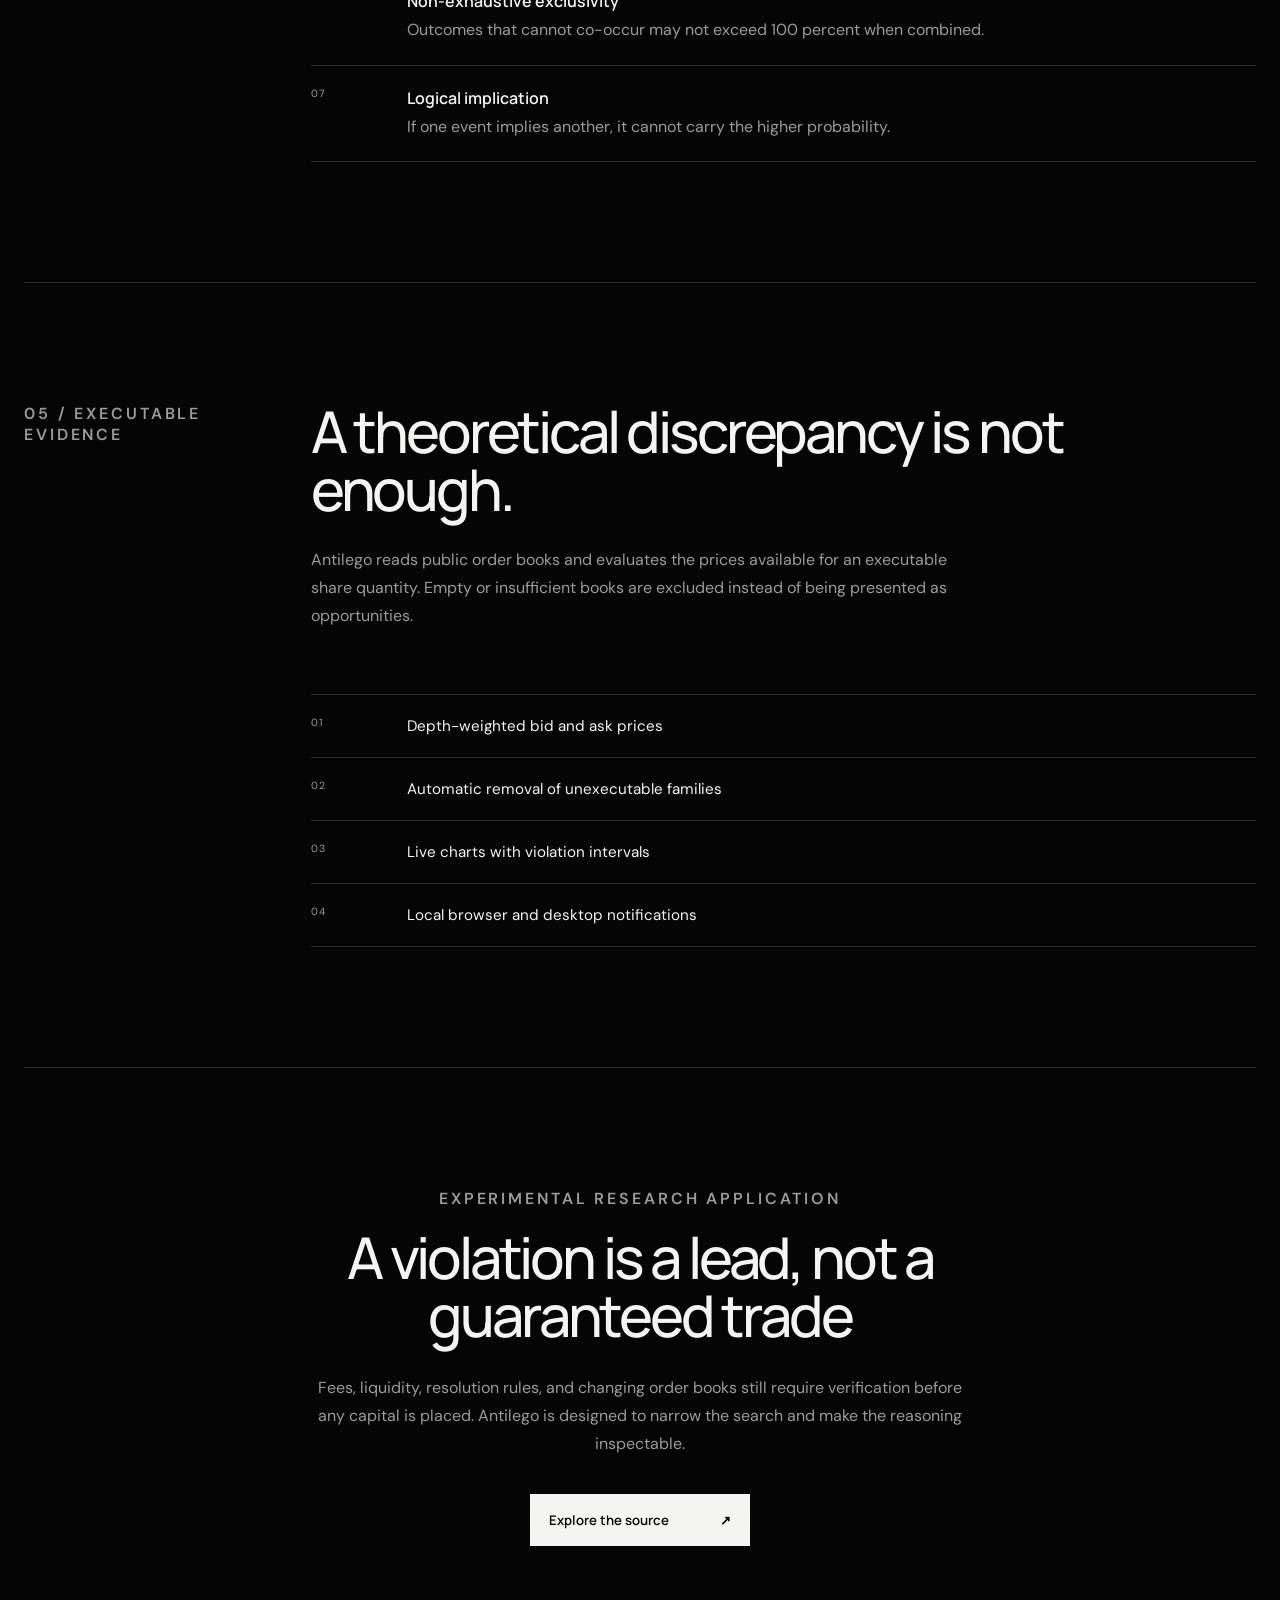
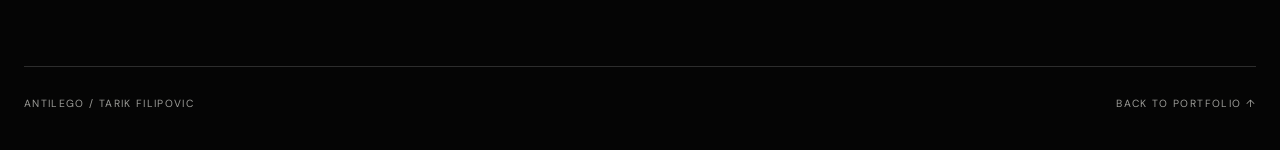
==== commit 4f7793ff: "Unify Antilego case study layout" ====
--- a/antilego.html
+++ b/antilego.html
@@ -44,7 +44,7 @@
       </section>
 
       <section class="dashboard-section" aria-labelledby="dashboard-title">
-        <div class="section-heading dashboard-heading">
+        <div class="dashboard-heading">
           <h2 id="dashboard-title">Watch Antilego make a live discovery</h2>
         </div>
         <figure class="dashboard-frame">
@@ -63,10 +63,10 @@
       </section>
 
       <section class="problem-section" aria-labelledby="problem-title">
-        <p class="section-label">02 / The problem</p>
-        <div class="problem-grid">
-          <h2 id="problem-title">A market can look normal while related prices contradict one another.</h2>
-          <div>
+        <div class="section-intro">
+          <p class="section-label">02 / The problem</p>
+          <div class="section-content">
+            <h2 id="problem-title">A market can look normal while related prices contradict one another.</h2>
             <p>
               A single contract price may appear reasonable in isolation. The
               inconsistency becomes visible only when it is compared with contracts
@@ -82,11 +82,13 @@
       </section>
 
       <section class="system-section" id="system" aria-labelledby="system-title">
-        <div class="section-heading section-heading-wide">
+        <div class="section-intro">
           <p class="section-label">03 / The system</p>
-          <h2 id="system-title">From an open market to a reviewed signal</h2>
-        </div>
-        <ol class="workflow">
+          <div class="section-content">
+            <h2 id="system-title">From an open market to a reviewed signal</h2>
+          </div>
+        </div>
+        <ol class="workflow section-detail">
           <li>
             <span>01</span>
             <div class="workflow-copy">
@@ -138,8 +140,9 @@
               <h3>Verify</h3>
               <p>
                 Deterministic code applies the approved law to executable prices at each
-                snapshot, updates the live charts, and surfaces a violation when the
-                observed prices break the expected relationship.
+                snapshot, displays live graphs of Polymarket executable prices, and
+                surfaces a violation when the observed prices break the expected
+                relationship.
               </p>
             </div>
           </li>
@@ -147,15 +150,17 @@
       </section>
 
       <section class="laws-section" aria-labelledby="laws-title">
-        <div class="section-heading">
+        <div class="section-intro">
           <p class="section-label">04 / Probability laws</p>
-          <h2 id="laws-title">The model proposes relationships. Code checks the math.</h2>
-          <p>
-            AI is used to organize contracts and select a supported relationship.
-            Every actual consistency decision is then made by deterministic code.
-          </p>
-        </div>
-        <ul class="laws-list">
+          <div class="section-content">
+            <h2 id="laws-title">The model proposes relationships. Code checks the math.</h2>
+            <p>
+              AI is used to organize contracts and select a supported relationship.
+              Every actual consistency decision is then made by deterministic code.
+            </p>
+          </div>
+        </div>
+        <ul class="laws-list section-detail">
           <li><span>01</span><div><h3>Deadline nesting</h3><p>An earlier cumulative deadline cannot be more likely than a later one.</p></div></li>
           <li><span>02</span><div><h3>Survival deadlines</h3><p>Continuing through a later date cannot be more likely than continuing through an earlier one.</p></div></li>
           <li><span>03</span><div><h3>Threshold chains</h3><p>A harder ordered threshold cannot be more likely than an easier threshold.</p></div></li>
@@ -167,16 +172,18 @@
       </section>
 
       <section class="execution-section" aria-labelledby="execution-title">
-        <div class="execution-copy">
+        <div class="section-intro">
           <p class="section-label">05 / Executable evidence</p>
-          <h2 id="execution-title">A theoretical discrepancy is not enough.</h2>
-          <p>
-            Antilego reads public order books and evaluates the prices available for
-            an executable share quantity. Empty or insufficient books are excluded
-            instead of being presented as opportunities.
-          </p>
-        </div>
-        <div class="execution-list">
+          <div class="section-content">
+            <h2 id="execution-title">A theoretical discrepancy is not enough.</h2>
+            <p>
+              Antilego reads public order books and evaluates the prices available for
+              an executable share quantity. Empty or insufficient books are excluded
+              instead of being presented as opportunities.
+            </p>
+          </div>
+        </div>
+        <div class="execution-list section-detail">
           <div><span>01</span><p>Depth-weighted bid and ask prices</p></div>
           <div><span>02</span><p>Automatic removal of unexecutable families</p></div>
           <div><span>03</span><p>Live charts with violation intervals</p></div>
--- a/antilego.css
+++ b/antilego.css
@@ -5,6 +5,8 @@
   --muted: #9b9b97;
   --line: rgba(255, 255, 255, 0.16);
   --green: #50d78c;
+  --section-rail: 210px;
+  --section-gap: clamp(42px, 6vw, 90px);
 }
 
 * { box-sizing: border-box; }
@@ -68,6 +70,7 @@
   letter-spacing: 0.18em;
   text-transform: uppercase;
 }
+.section-label { font-size: 1rem; }
 h1, h2, h3, p { margin-top: 0; }
 h1, h2, h3 { font-family: "Manrope", sans-serif; }
 h1 {
@@ -116,16 +119,15 @@
   padding: 120px 0;
   border-top: 1px solid var(--line);
 }
-.section-heading {
-  display: grid;
-  grid-template-columns: 0.7fr 1.1fr 0.9fr;
-  gap: clamp(32px, 5vw, 72px);
+.section-intro {
+  display: grid;
+  grid-template-columns: var(--section-rail) minmax(0, 1fr);
+  gap: var(--section-gap);
   align-items: start;
   margin-bottom: 64px;
 }
-.section-heading h2,
-.problem-grid h2,
-.execution-copy h2,
+.section-content { max-width: 900px; }
+.section-content h2,
 .closing-section h2 {
   margin-bottom: 0;
   font-size: clamp(2.4rem, 4.5vw, 4.8rem);
@@ -133,18 +135,31 @@
   letter-spacing: -0.055em;
   line-height: 1;
 }
-.section-heading > p:last-child,
-.problem-grid p,
-.execution-copy > p:last-child,
+.section-content > p,
 .closing-section > p:not(.section-label) {
   color: var(--muted);
   line-height: 1.75;
 }
+.section-content > p {
+  max-width: 680px;
+  margin: 28px 0 0;
+}
+.section-content > p + p { margin-top: 14px; }
+.section-detail {
+  width: calc(100% - var(--section-rail) - var(--section-gap));
+  margin-top: 0;
+  margin-bottom: 0;
+  margin-left: calc(var(--section-rail) + var(--section-gap));
+}
 .dashboard-heading {
-  display: block;
+  margin-bottom: 64px;
 }
 .dashboard-heading h2 {
+  margin: 0;
   font-size: clamp(2.4rem, 4.2vw, 3.75rem);
+  font-weight: 500;
+  letter-spacing: -0.055em;
+  line-height: 1;
 }
 @media (min-width: 901px) {
   .dashboard-heading h2 { white-space: nowrap; }
@@ -161,16 +176,8 @@
   text-transform: uppercase;
 }
 
-.problem-grid {
-  display: grid;
-  grid-template-columns: 1.2fr 0.8fr;
-  gap: clamp(50px, 9vw, 140px);
-}
-.problem-grid p:last-child { margin-bottom: 0; }
-.section-heading-wide { grid-template-columns: 0.7fr 2fr; }
 .workflow {
   display: block;
-  margin: 0;
   padding: 0;
   border-top: 1px solid var(--line);
   list-style: none;
@@ -217,7 +224,7 @@
 .settings-example strong { min-width: 62px; color: var(--white); font: 600 0.82rem/1.5 "Manrope", sans-serif; }
 .settings-example li span { color: var(--muted); font-size: 0.8rem; letter-spacing: 0; line-height: 1.5; }
 
-.laws-list { max-width: 920px; margin: 0; padding: 0; border-top: 1px solid var(--line); list-style: none; }
+.laws-list { padding: 0; border-top: 1px solid var(--line); list-style: none; }
 .laws-list li {
   display: grid;
   grid-template-columns: 72px minmax(0, 1fr);
@@ -228,10 +235,8 @@
 .laws-list h3 { margin: 0 0 5px; font-size: 1rem; font-weight: 600; }
 .laws-list p { max-width: 680px; }
 
-.execution-section { display: grid; grid-template-columns: 1fr 1fr; gap: clamp(60px, 10vw, 150px); }
-.execution-copy h2 { margin-bottom: 28px; }
 .execution-list { border-top: 1px solid var(--line); }
-.execution-list div { display: grid; grid-template-columns: 44px 1fr; gap: 14px; padding: 22px 0; border-bottom: 1px solid var(--line); }
+.execution-list div { display: grid; grid-template-columns: 72px 1fr; gap: 24px; padding: 21px 0; border-bottom: 1px solid var(--line); }
 .execution-list p { margin: 0; font-size: 0.95rem; }
 
 .closing-section { text-align: center; }
@@ -253,10 +258,8 @@
 
 @media (max-width: 900px) {
   .hero { grid-template-columns: 0.7fr 1.3fr; gap: 42px; }
-  .section-heading { grid-template-columns: 1fr; gap: 18px; }
-  .section-heading > p:last-child { max-width: 620px; }
-  .problem-grid,
-  .execution-section { grid-template-columns: 1fr; gap: 40px; }
+  .section-intro { grid-template-columns: 1fr; gap: 18px; }
+  .section-detail { width: 100%; margin-left: 0; }
   .workflow-copy { grid-template-columns: minmax(150px, 0.45fr) minmax(260px, 1fr); gap: 32px; }
 }
 
@@ -275,12 +278,14 @@
   .laws-section,
   .execution-section,
   .closing-section { padding: 82px 0; }
-  .section-heading { margin-bottom: 42px; }
+  .section-intro,
+  .dashboard-heading { margin-bottom: 42px; }
   .workflow li { grid-template-columns: 44px minmax(0, 1fr); gap: 16px; padding: 26px 0; }
   .workflow-copy { grid-template-columns: 1fr; gap: 14px; }
   .settings-example { grid-column: 1; }
   .settings-example ul { grid-template-columns: 1fr; gap: 9px; }
   .laws-list li { grid-template-columns: 42px minmax(0, 1fr); gap: 14px; }
+  .execution-list div { grid-template-columns: 42px minmax(0, 1fr); gap: 14px; }
   .dashboard-frame { width: calc(100% + 16px); margin-left: -8px; }
   footer { gap: 24px; }
 }
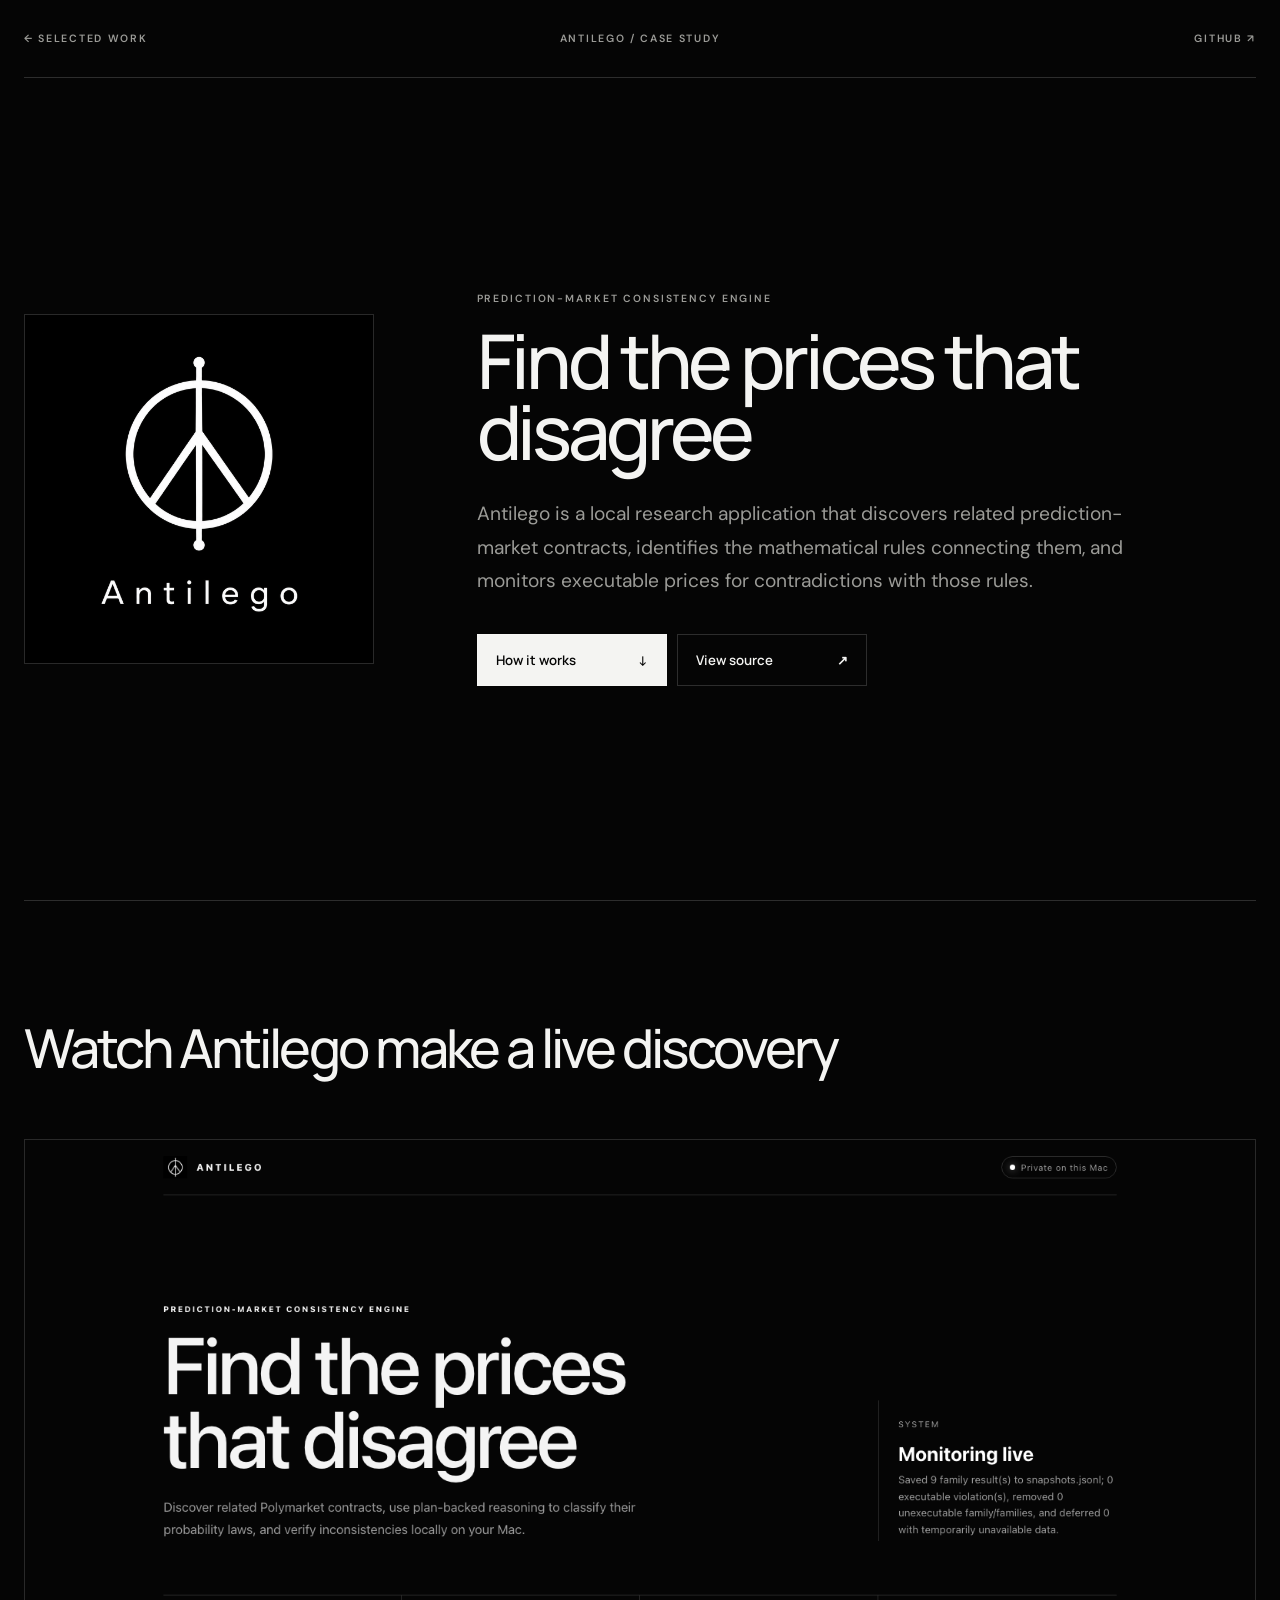
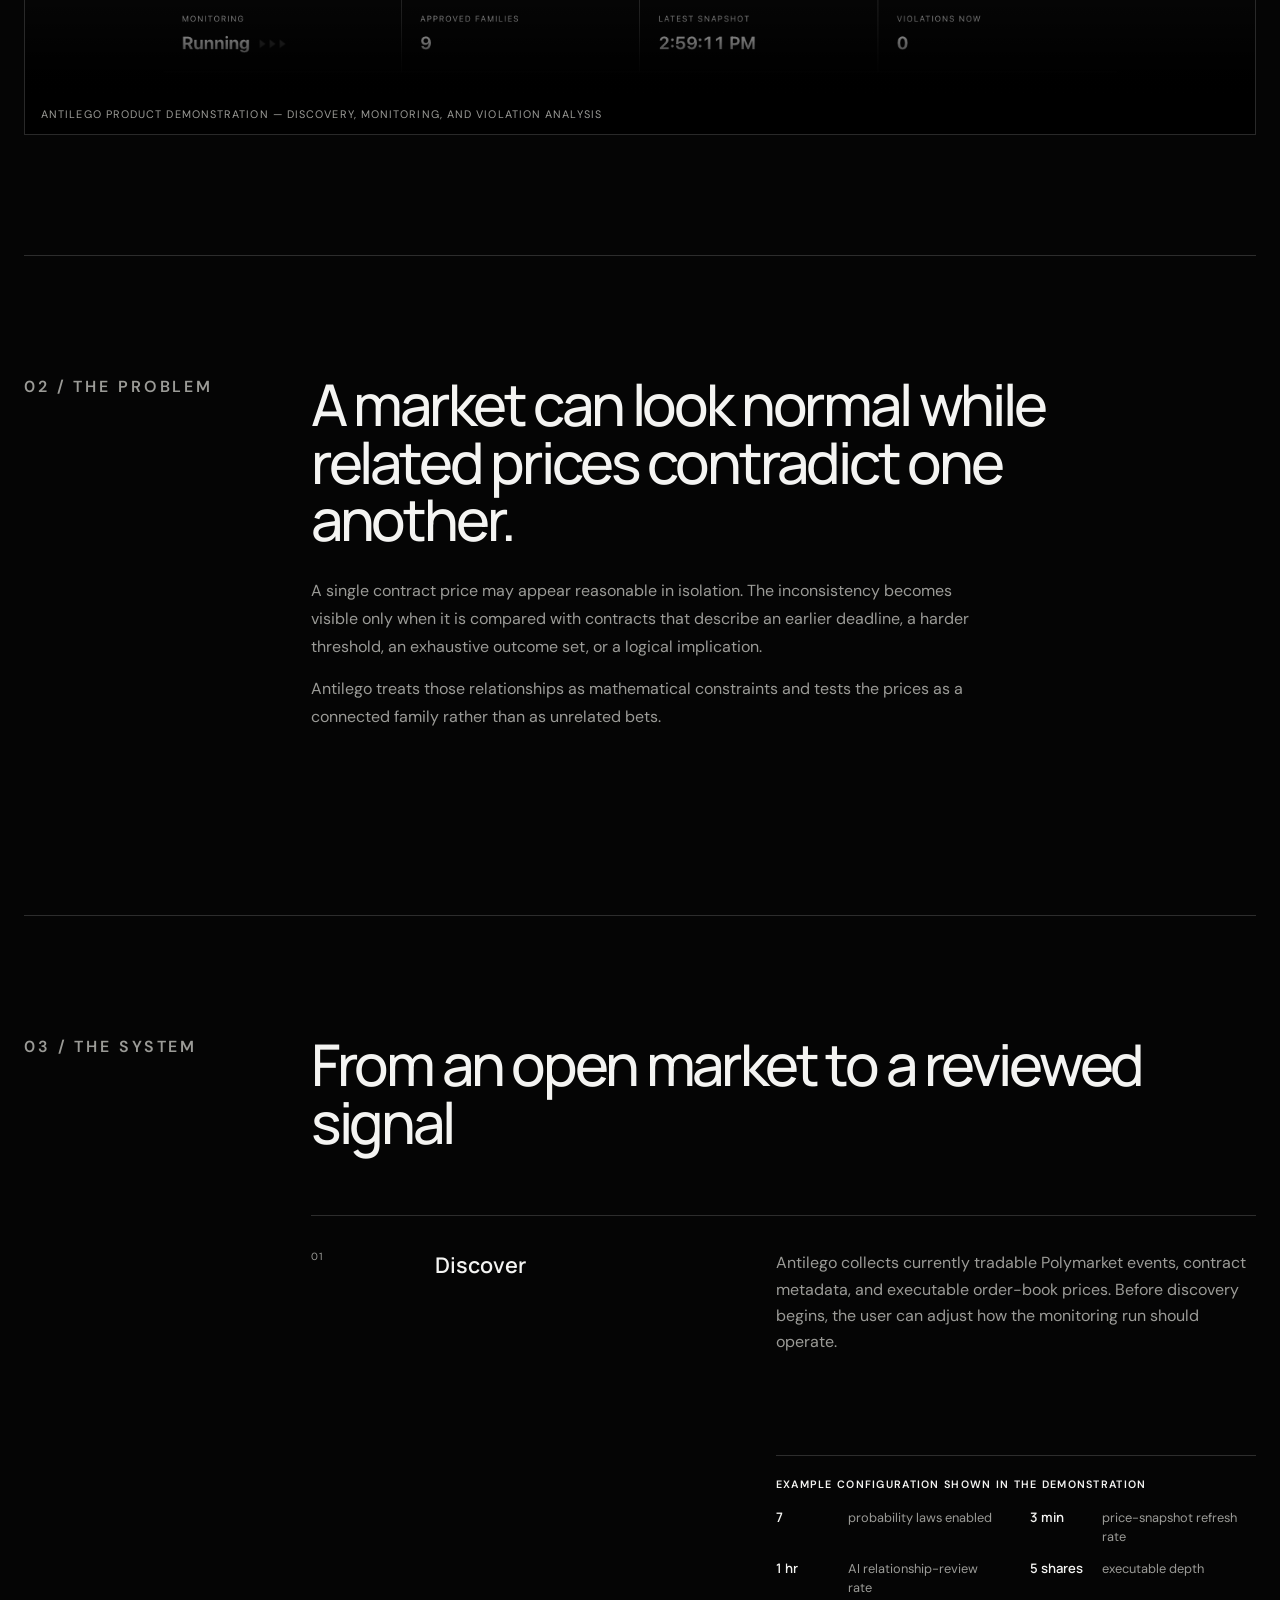
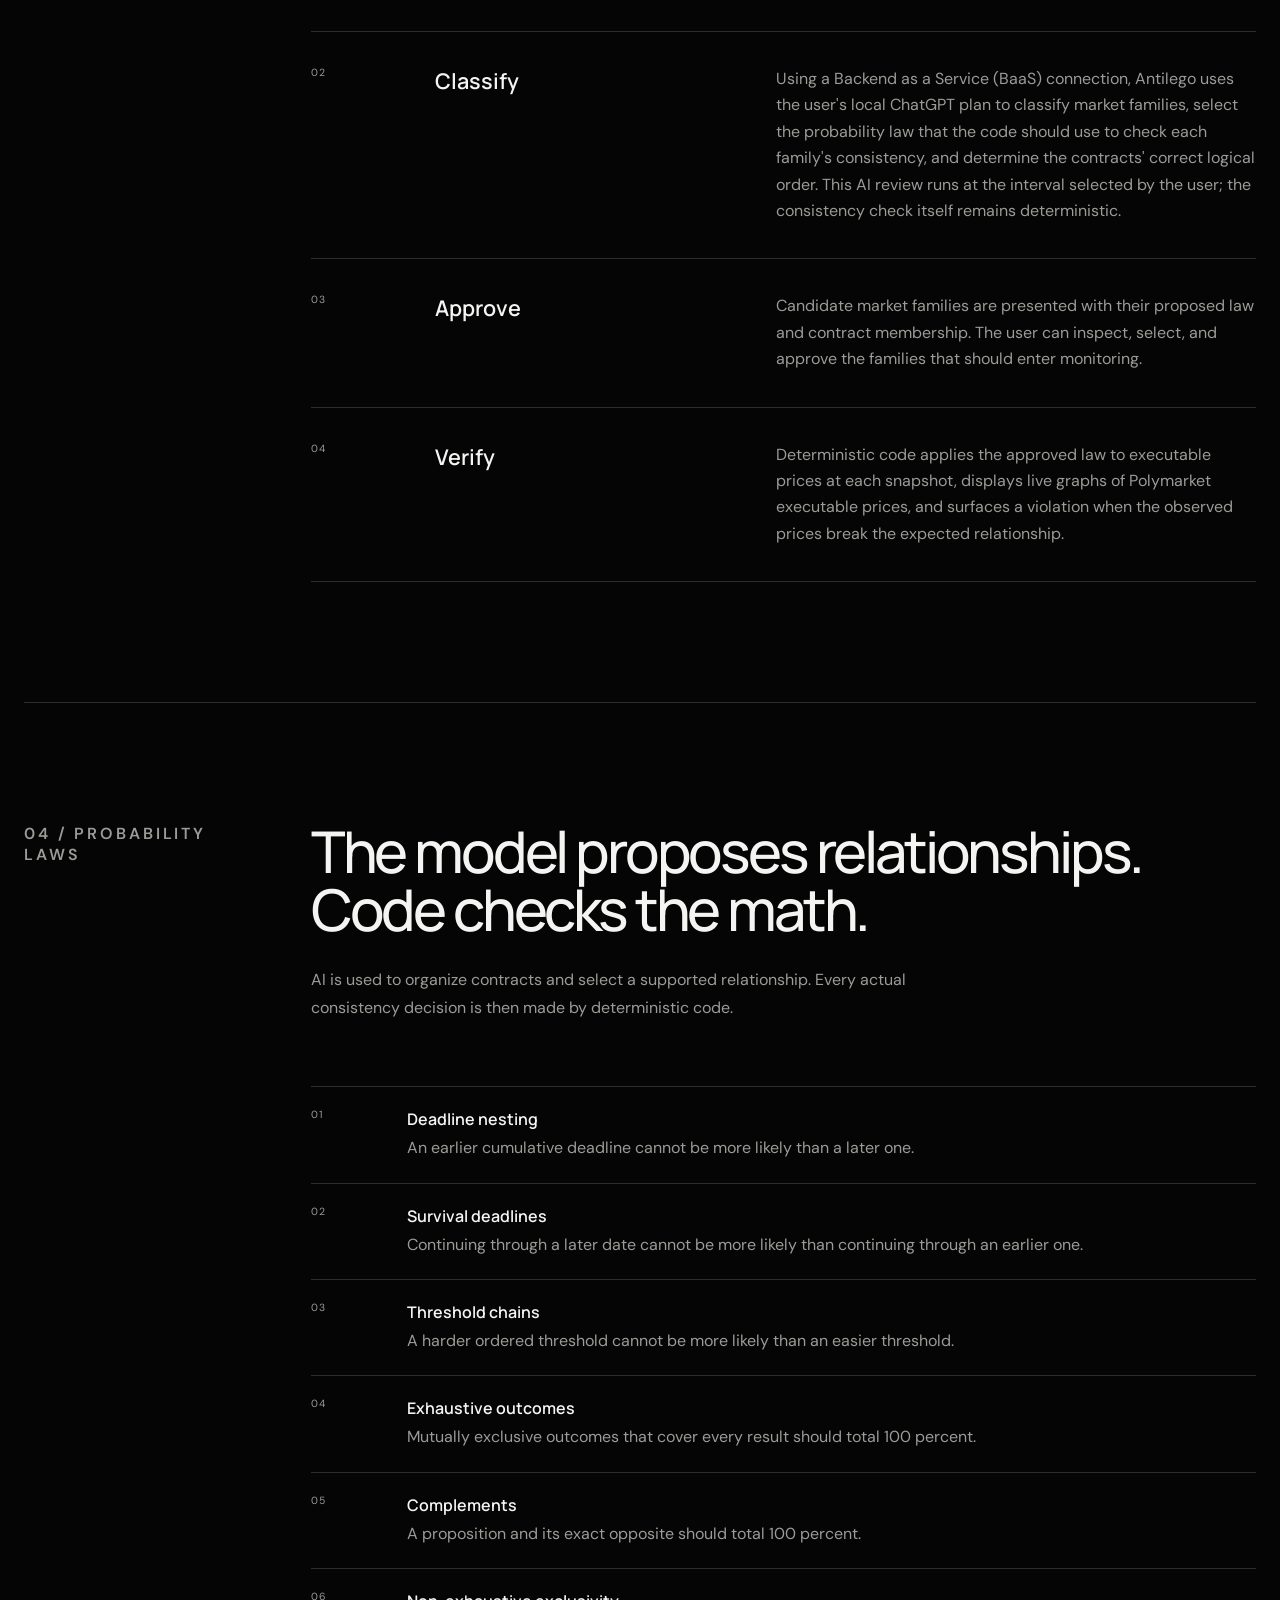
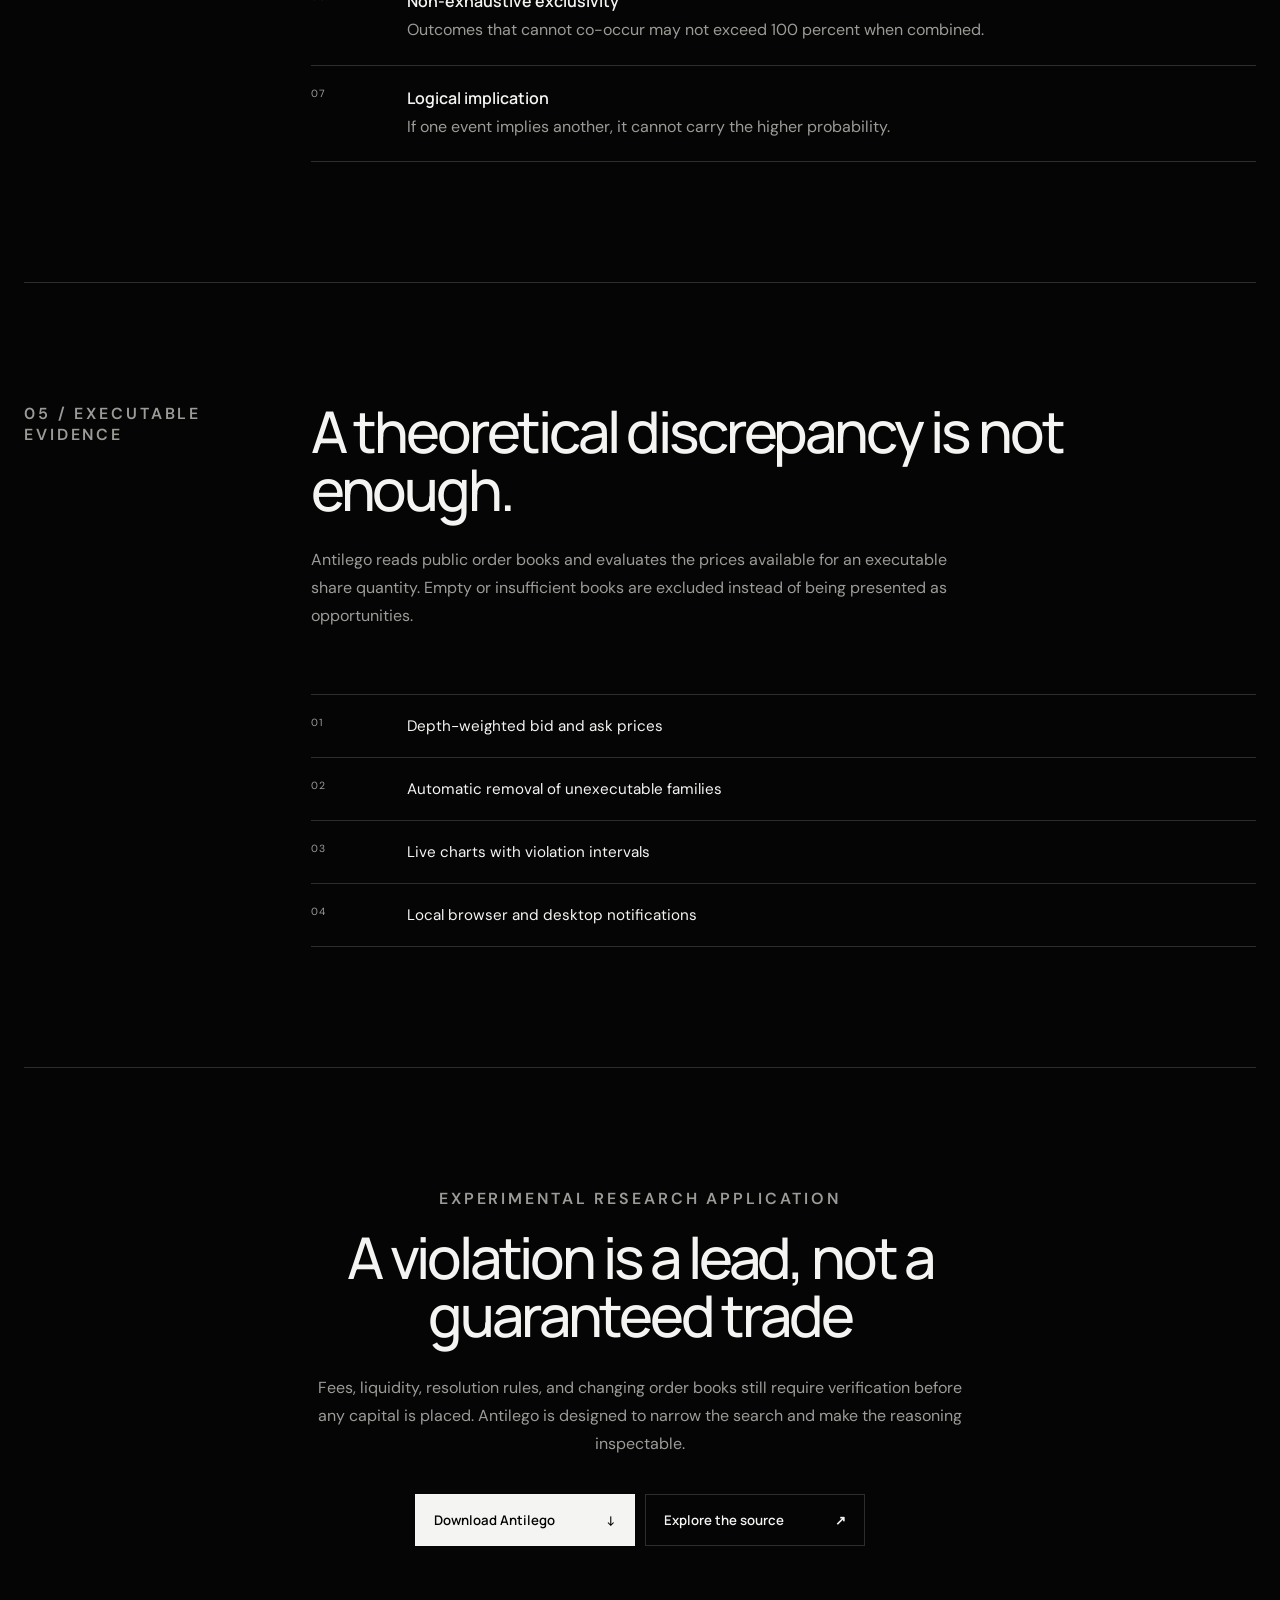
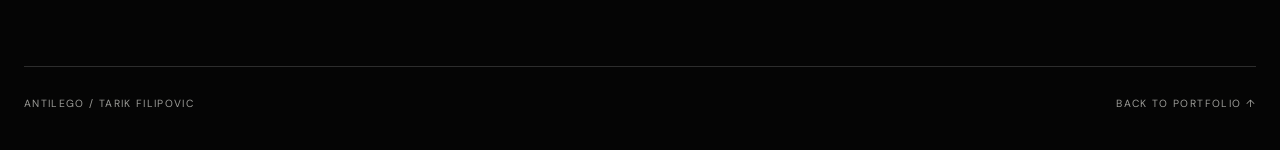
==== commit a5f4d36f: "Add Antilego app download" ====
--- a/antilego.html
+++ b/antilego.html
@@ -199,7 +199,14 @@
           verification before any capital is placed. Antilego is designed to narrow
           the search and make the reasoning inspectable.
         </p>
-        <a class="button button-light" href="https://github.com/filipovic-tarik/Antilego" target="_blank" rel="noreferrer">Explore the source <span>↗</span></a>
+        <div class="hero-actions closing-actions">
+          <a
+            class="button button-light"
+            href="https://github.com/filipovic-tarik/Antilego/releases/download/v1.0.1-mac/Antilego-macOS-arm64.zip"
+            aria-label="Download Antilego for Apple silicon Macs"
+          >Download Antilego <span>↓</span></a>
+          <a class="button" href="https://github.com/filipovic-tarik/Antilego" target="_blank" rel="noreferrer">Explore the source <span>↗</span></a>
+        </div>
       </section>
     </main>
 
--- a/antilego.css
+++ b/antilego.css
@@ -243,6 +243,7 @@
 .closing-section h2 { max-width: 850px; margin-inline: auto; }
 .closing-section > p:not(.section-label) { max-width: 670px; margin: 30px auto 36px; }
 .closing-section .button { min-width: 220px; }
+.closing-actions { justify-content: center; }
 
 footer {
   display: flex;
